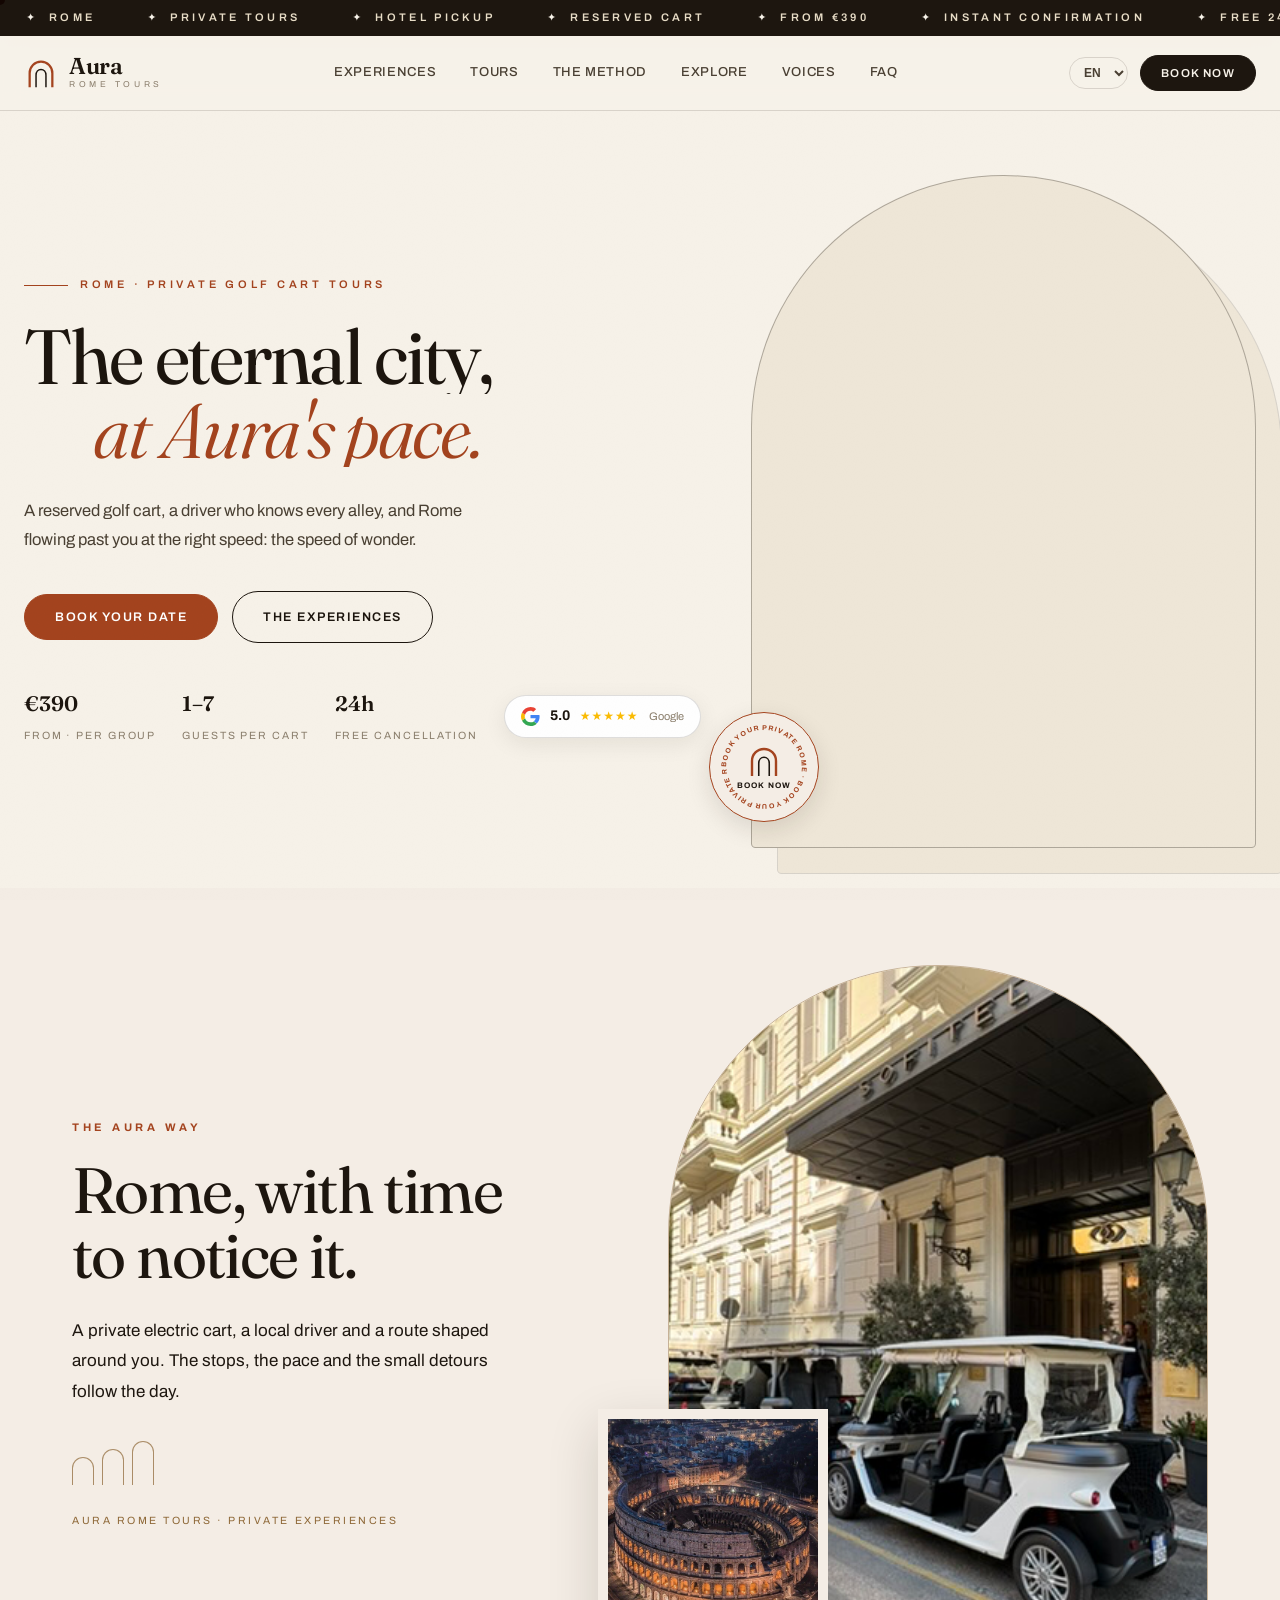
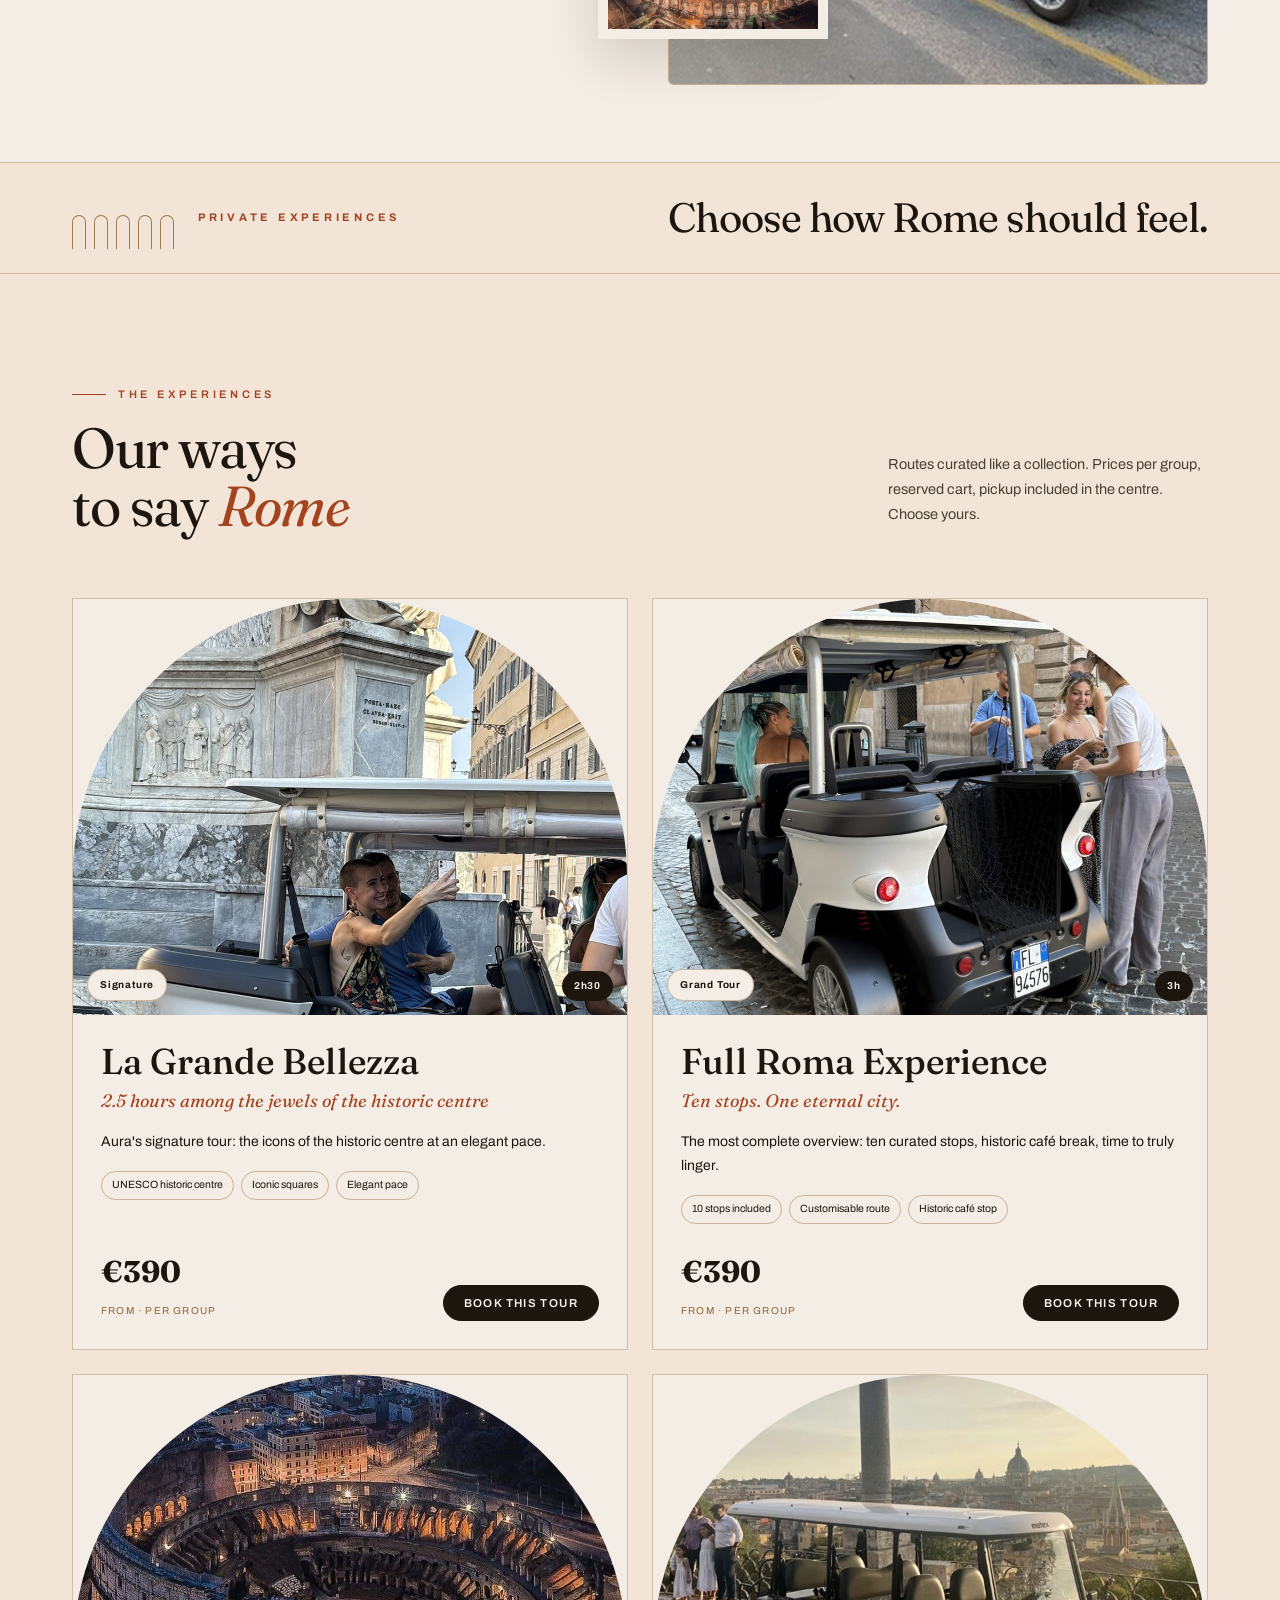
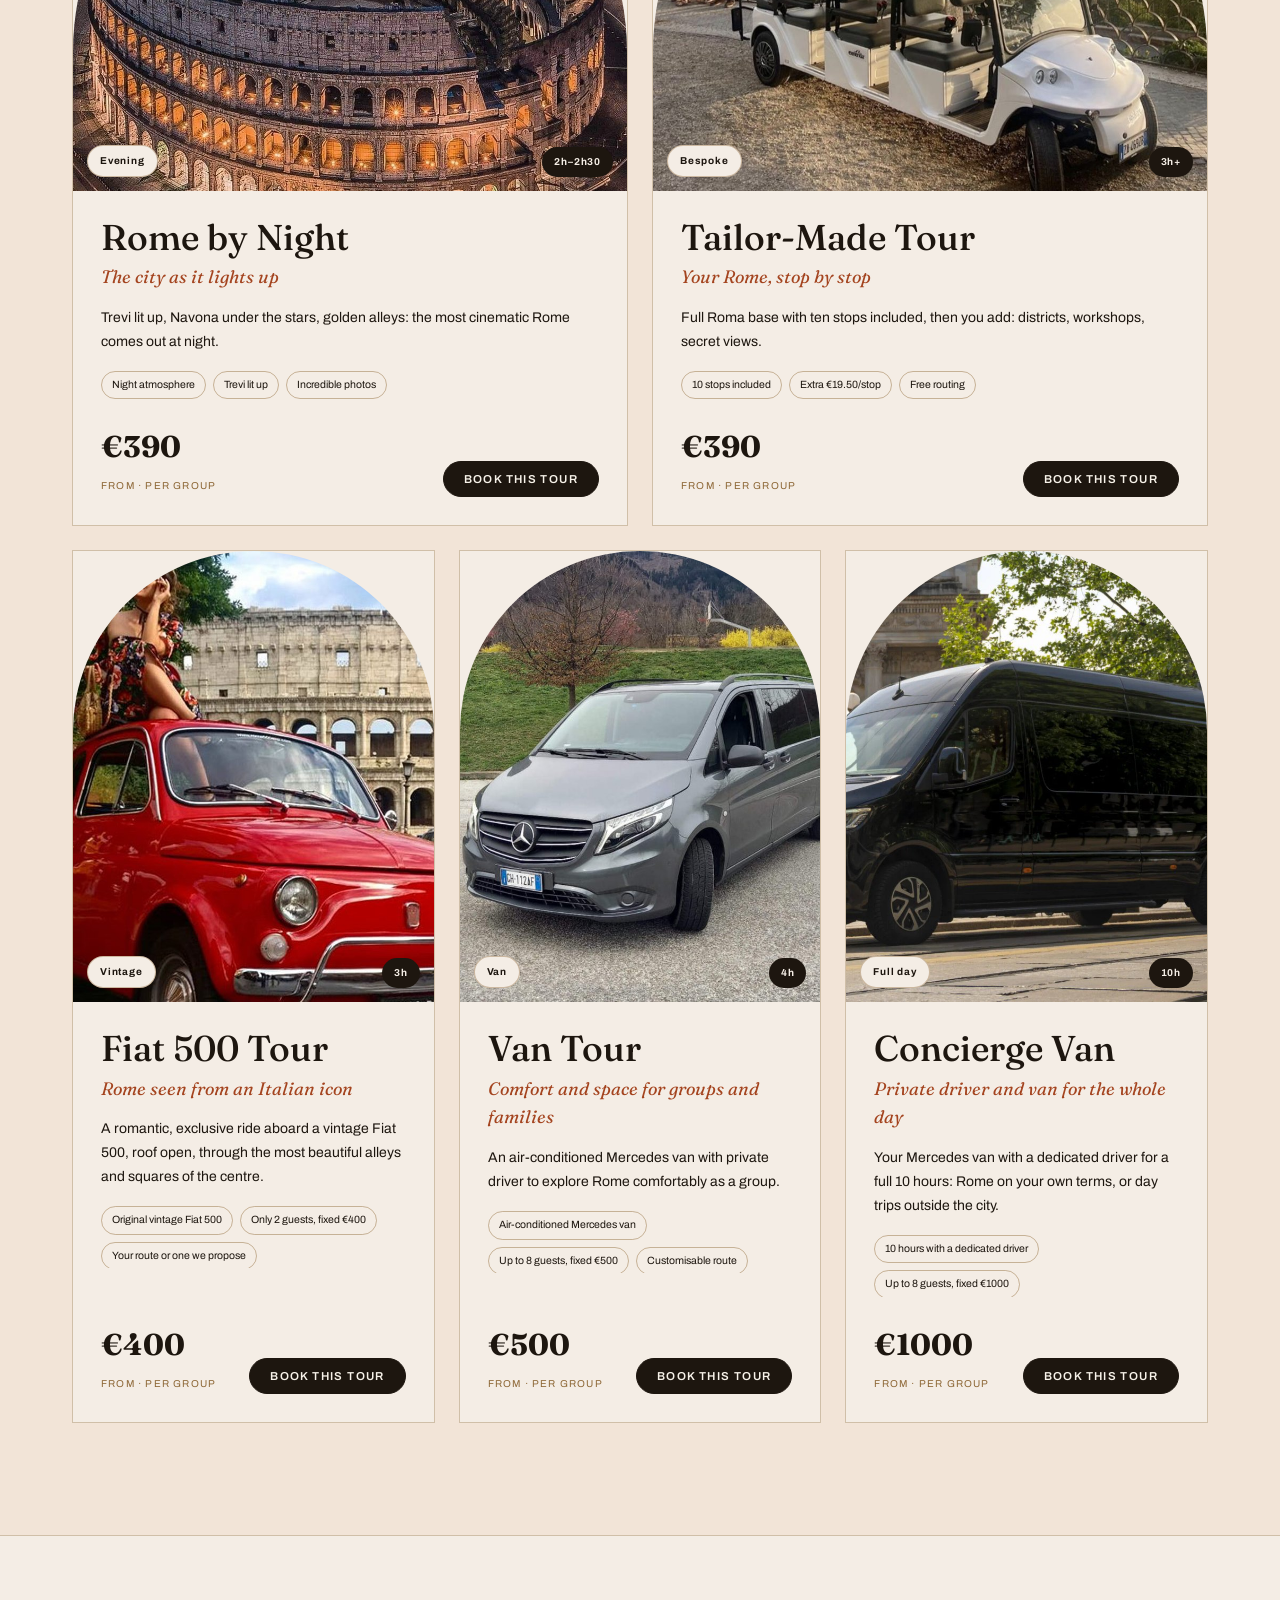
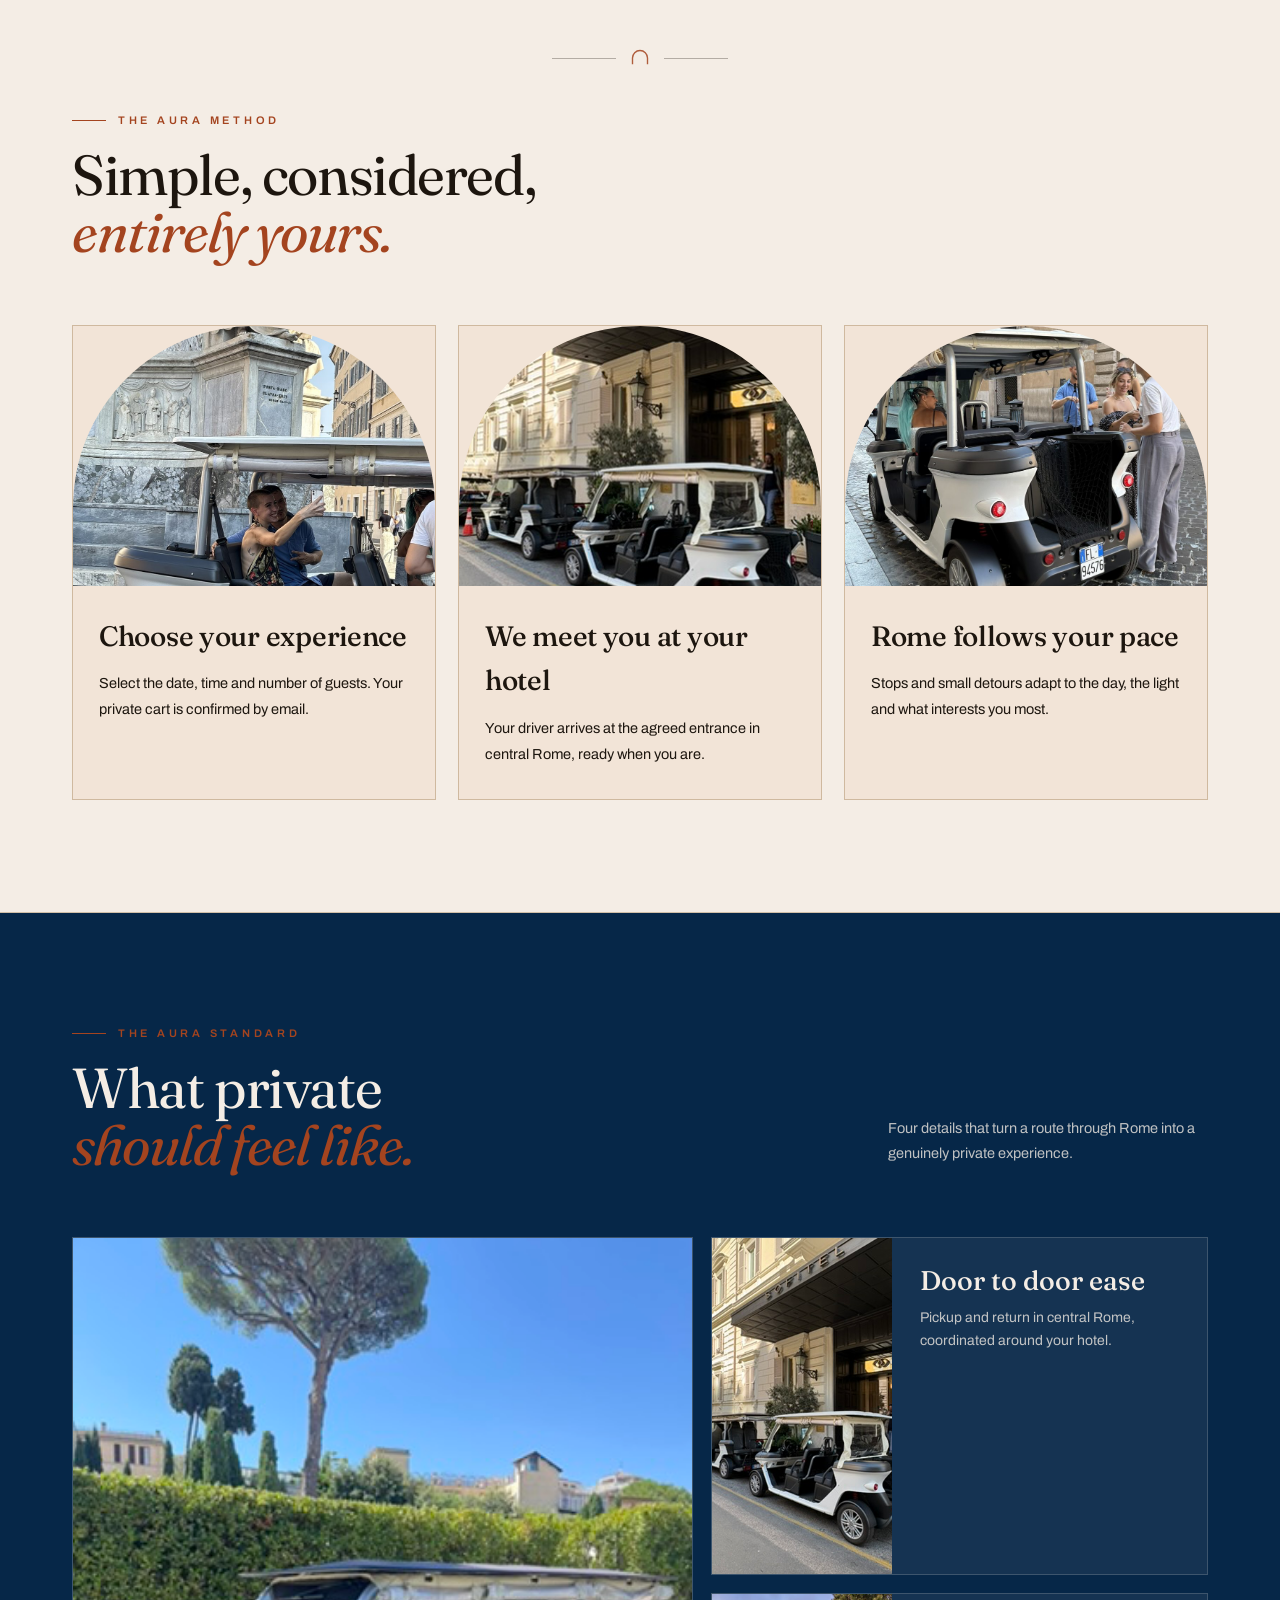
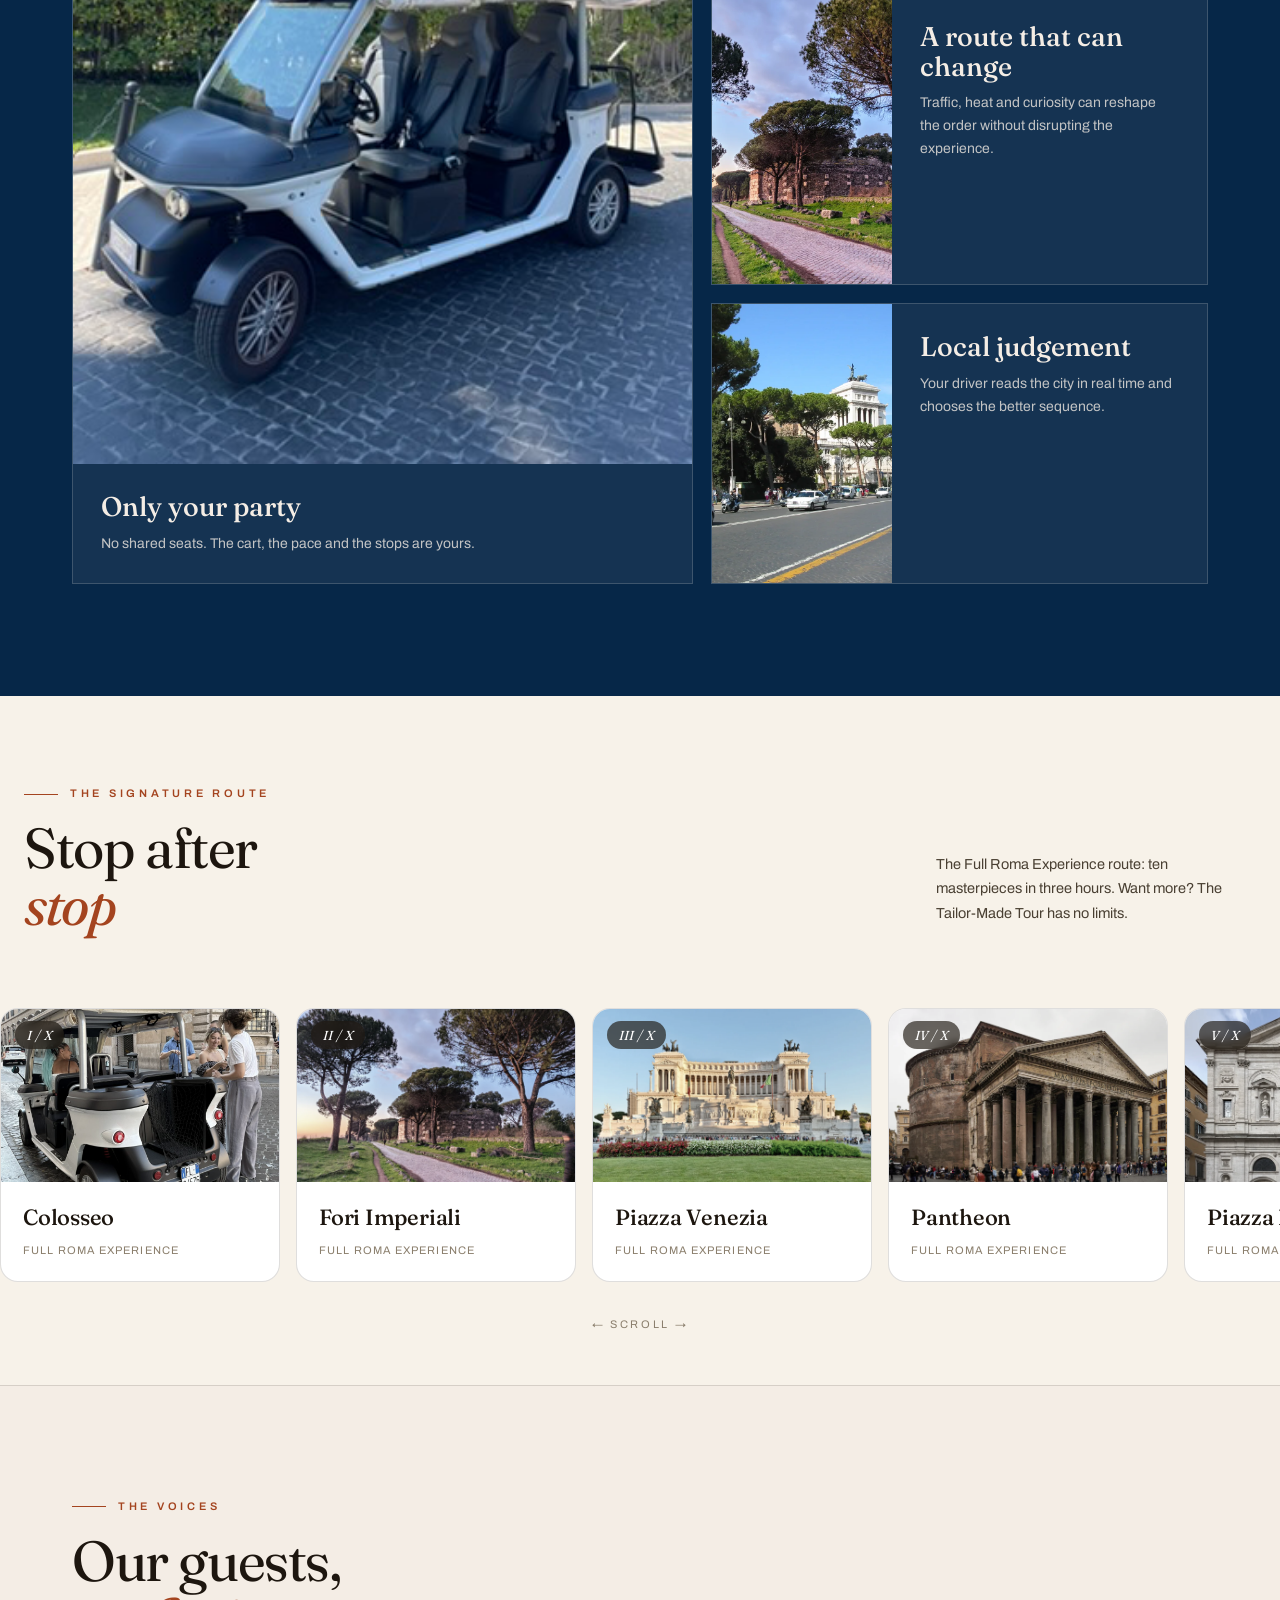
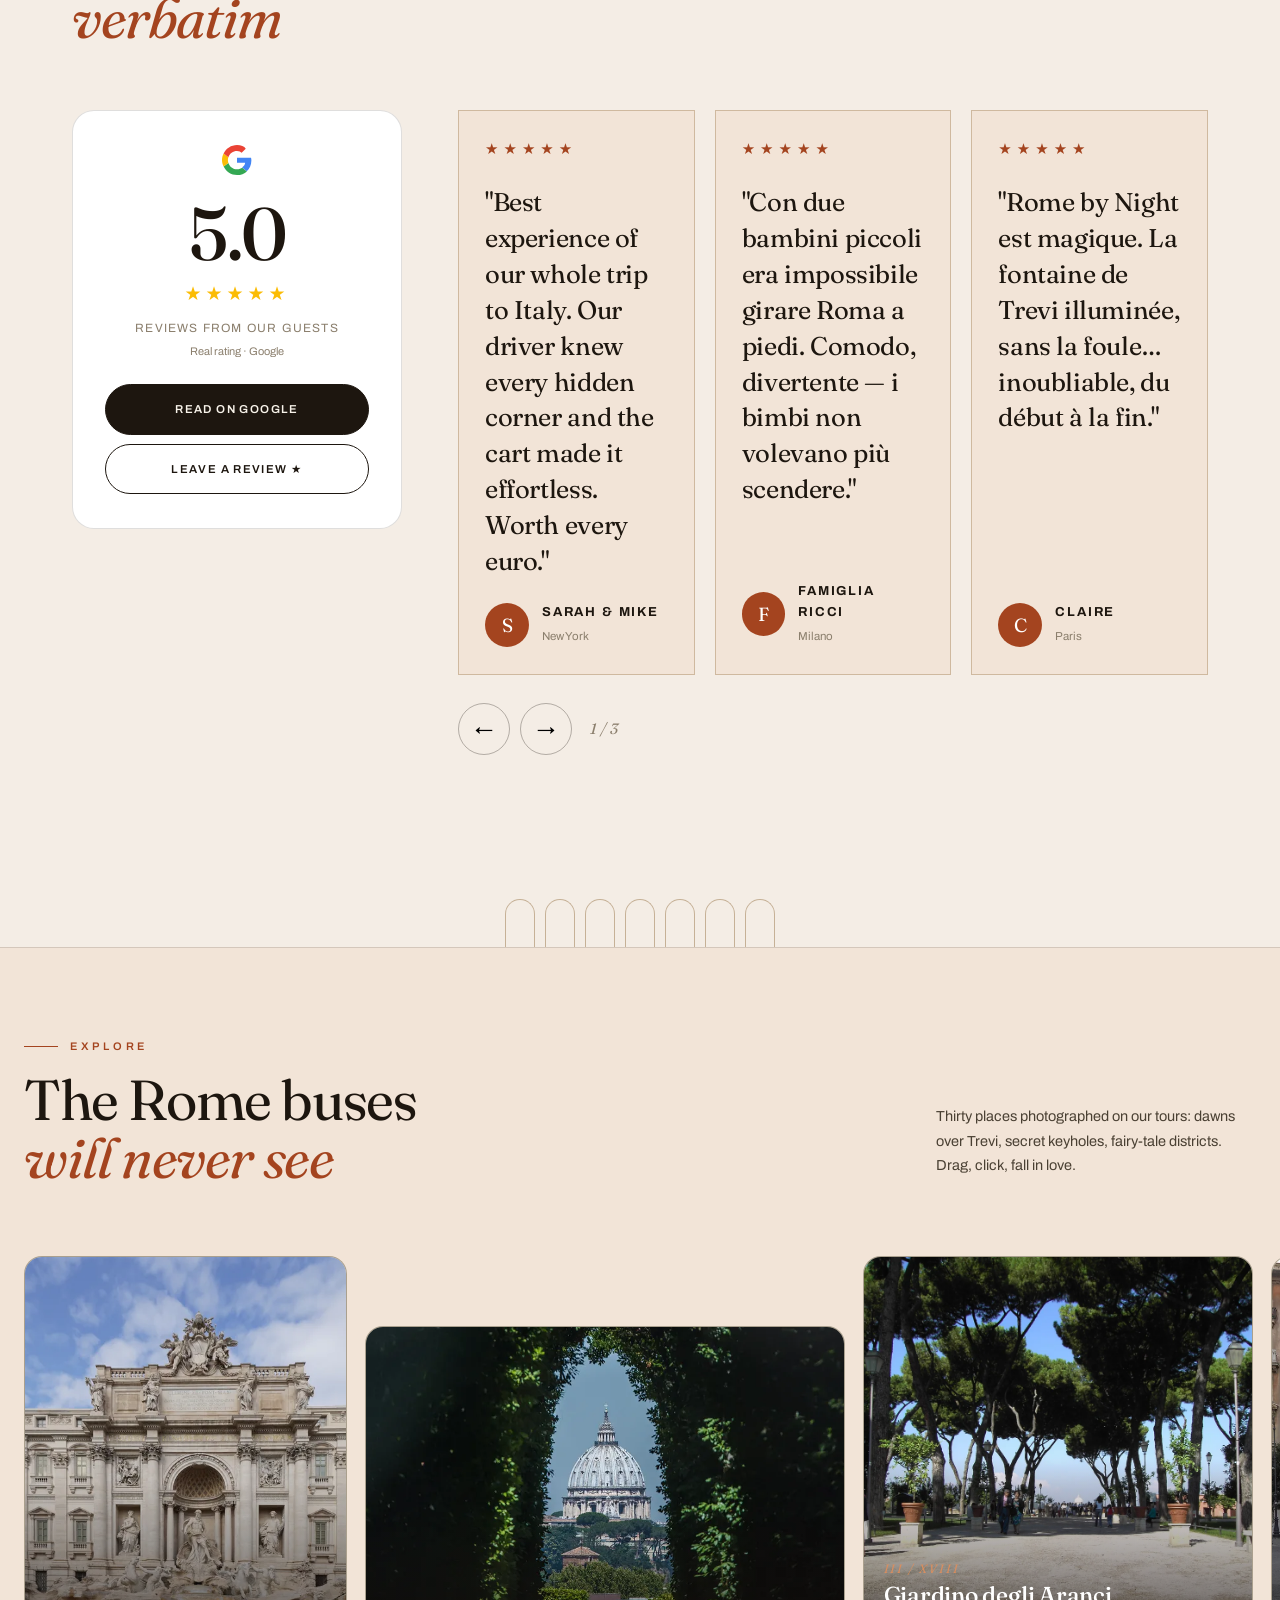
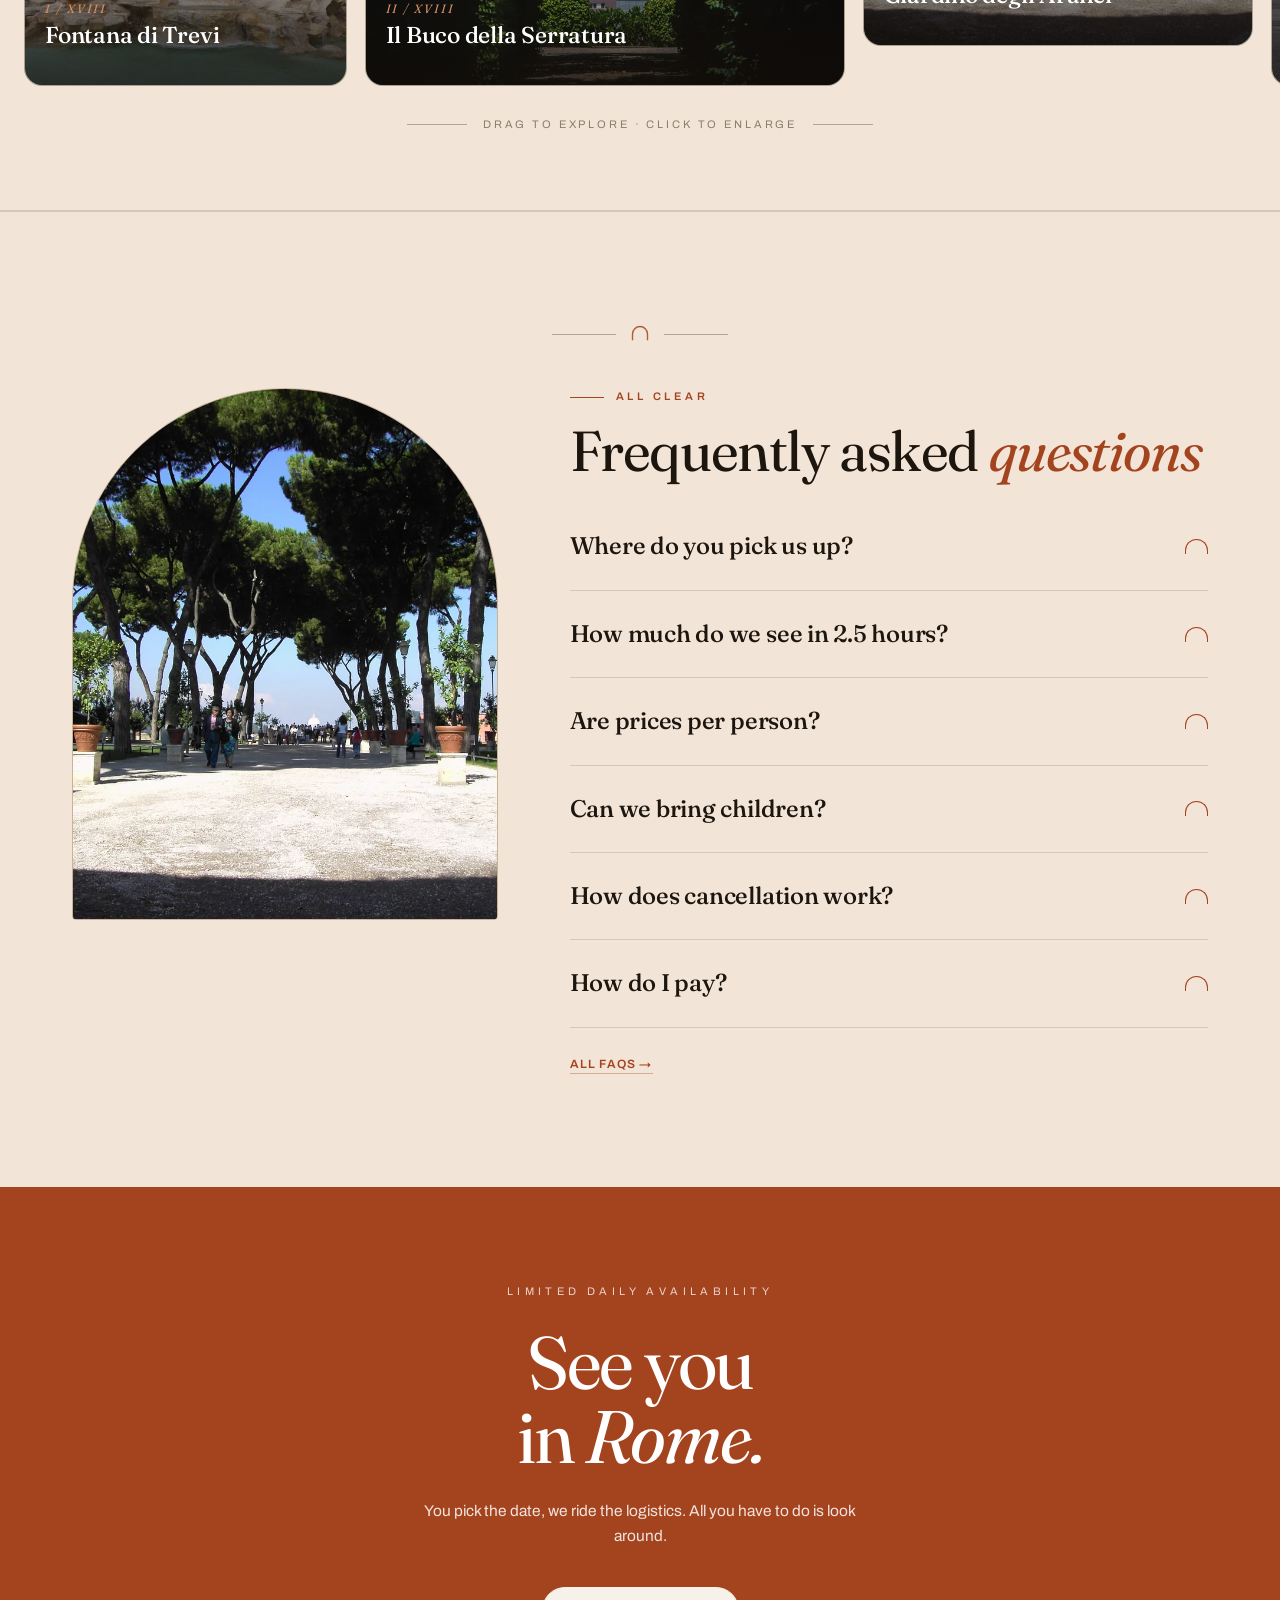
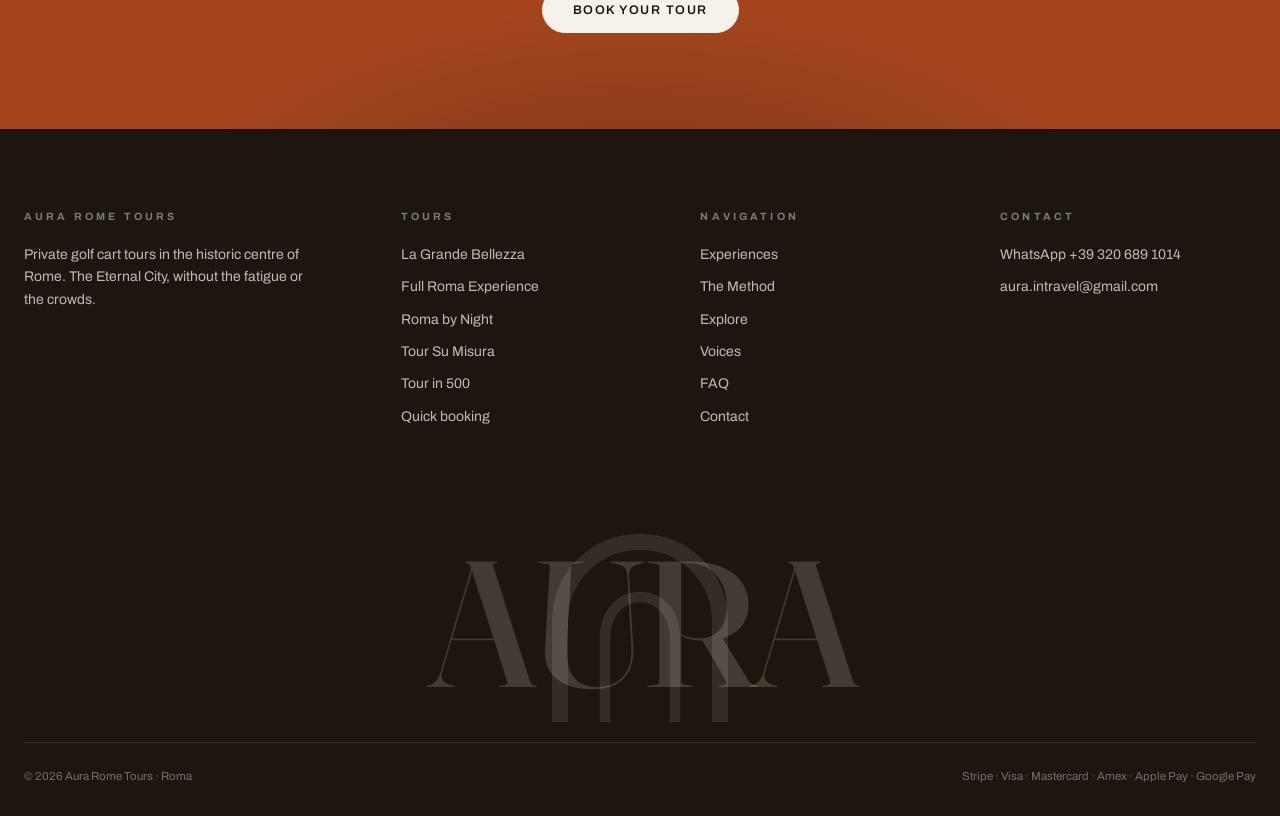
==== index.html @ 62dfc60a "feat: publish Aura Rome Tours design preview" ====
<!DOCTYPE html>
<html lang="en">
<head>
<meta charset="UTF-8">
<meta name="viewport" content="width=device-width, initial-scale=1.0">
<script>
  /* Set the chosen language before first paint. English is the only default. */
  (function () {
    var valid = ['en', 'it', 'fr', 'de', 'es'];
    var query = (new URLSearchParams(location.search).get('lang') || '').slice(0, 2);
    var saved = null;
    try { saved = localStorage.getItem('aura_lang'); } catch (_) {}
    var initial = valid.includes(query) ? query : (valid.includes(saved) ? saved : 'en');
    if (valid.includes(query)) { try { localStorage.setItem('aura_lang', query); } catch (_) {} }
    document.documentElement.lang = initial;
  })();
</script>
<script>window.AURA_PREVIEW = true;</script>
<!-- ═══ TRACKING AURA — Google Ads + GA4 + Clarity (ripristinato dal sistema precedente) ═══ -->
<!-- Production analytics are disabled in this public preview. -->
<script>
  window.dataLayer = window.dataLayer || [];
  window.gtag = window.gtag || function(){ window.dataLayer.push(arguments); };
  gtag('js', new Date());
  gtag('config', 'AW-18053970309');
  gtag('config', 'G-DGX5MSN0T6');
  window.AURA_ADS_SEND_TO = 'AW-18053970309/L8gQCJiH15scEIXz5qBD';
  /* conversione Google Ads: chiamata al pagamento confermato (valore in EUR, dedup per bookingId) */
  window.auraFireConversion = function(value, txnId){
    try {
      var p = { send_to: window.AURA_ADS_SEND_TO };
      if (value != null) { p.value = Number(value) || 0; p.currency = 'EUR'; }
      if (txnId) p.transaction_id = String(txnId);
      gtag('event', 'conversion', p);
      gtag('event', 'purchase', { transaction_id: txnId || '', value: Number(value) || 0, currency: 'EUR' });
    } catch(_){}
  };
  /* Microsoft Clarity: heatmap e registrazione sessioni */
  (function(c,l,a,r,i,t,y){
    c[a]=c[a]||function(){(c[a].q=c[a].q||[]).push(arguments)};
    if (window.AURA_PREVIEW) return;
    t=l.createElement(r);t.async=1;t.src='https://www.clarity.ms/tag/'+i;
    y=l.getElementsByTagName(r)[0];if(y&&y.parentNode)y.parentNode.insertBefore(t,y);
  })(window, document, 'clarity', 'script', 'wl9y0jbfoy');
</script>
<title>Aura Rome Tours — Private Golf Cart Tours in Rome</title>
<meta name="description" content="Private golf cart tours in Rome's historic centre. Reserved cart for up to 7 guests, hotel pickup and secure online booking. From €390.">
<meta name="robots" content="noindex,nofollow,noarchive">
<link rel="canonical" href="https://www.aurarometours.it/">
<meta property="og:type" content="website">
<meta property="og:title" content="Aura Rome Tours — Private Golf Cart Tours in Rome">
<meta property="og:description" content="Premium private golf cart tours in Rome. Reserved cart, hotel pickup, instant confirmation. From €390.">
<meta property="og:url" content="https://www.aurarometours.it/">
<meta property="og:image" content="https://www.aurarometours.it/media/home-card-grande.jpg">
<meta property="og:image:width" content="1200">
<meta property="og:image:height" content="630">
<meta property="og:image:alt" content="Golf cart tour privato nel centro storico di Roma">
<meta property="og:site_name" content="Aura Rome Tours">
<meta property="og:locale" content="en_GB">
<meta property="og:locale:alternate" content="it_IT">
<meta property="og:locale:alternate" content="fr_FR">
<meta property="og:locale:alternate" content="de_DE">
<meta property="og:locale:alternate" content="es_ES">
<meta name="twitter:card" content="summary_large_image">
<meta name="twitter:title" content="Aura Rome Tours — Private Golf Cart Tours in Rome">
<meta name="twitter:description" content="Private golf cart tours in the historic centre of Rome. Reserved cart up to 7 guests, hotel pickup, instant confirmation. From €390.">
<meta name="twitter:image" content="https://www.aurarometours.it/media/home-card-grande.jpg">
<link rel="alternate" hreflang="it" href="https://www.aurarometours.it/">
<link rel="alternate" hreflang="en" href="https://www.aurarometours.it/?lang=en">
<link rel="alternate" hreflang="fr" href="https://www.aurarometours.it/?lang=fr">
<link rel="alternate" hreflang="de" href="https://www.aurarometours.it/?lang=de">
<link rel="alternate" hreflang="es" href="https://www.aurarometours.it/?lang=es">
<link rel="alternate" hreflang="x-default" href="https://www.aurarometours.it/?lang=en">
<link rel="icon" href="aura-favicon/favicon.svg" type="image/svg+xml">
<link rel="apple-touch-icon" href="aura-favicon/apple-touch-icon.png">
<link rel="preconnect" href="https://fonts.googleapis.com">
<link rel="preconnect" href="https://fonts.gstatic.com" crossorigin>
<link href="https://fonts.googleapis.com/css2?family=Fraunces:ital,opsz,wght@0,9..144,300..700;1,9..144,300..700&family=Archivo:wght@400;500;600;700&display=swap" rel="stylesheet">
<meta name="theme-color" content="#F7F2E9">
<script type="application/ld+json">
{"@context":"https://schema.org","@type":"TouristTrip","name":"Aura Rome Tours — Private Golf Cart Tours",
"description":"Private golf cart tours in the historic centre of Rome. Reserved cart up to 7 guests, hotel pickup, secure online booking.",
"provider":{"@type":"LocalBusiness","name":"Aura Rome Tours","url":"https://www.aurarometours.it","image":"https://www.aurarometours.it/media/home-card-grande.jpg","telephone":"+39 320 689 1014","priceRange":"€390 - €590","address":{"@type":"PostalAddress","addressLocality":"Roma","addressRegion":"RM","addressCountry":"IT"},"geo":{"@type":"GeoCoordinates","latitude":41.9028,"longitude":12.4964},"areaServed":"Roma","aggregateRating":{"@type":"AggregateRating","ratingValue":"5.0","reviewCount":"120"}},
"offers":{"@type":"Offer","price":"390","priceCurrency":"EUR","availability":"https://schema.org/InStock"}}
</script>
<script type="application/ld+json">
{"@context":"https://schema.org","@type":"FAQPage","mainEntity":[
{"@type":"Question","name":"Dove ci venite a prendere?","acceptedAnswer":{"@type":"Answer","text":"Direttamente al vostro hotel o Airbnb nel centro di Roma, oppure in un punto di incontro concordato."}},
{"@type":"Question","name":"I prezzi sono a persona?","acceptedAnswer":{"@type":"Answer","text":"No: i tour hanno un prezzo per gruppo — l'intero cart è vostro, fino a 7 ospiti."}},
{"@type":"Question","name":"Come funziona la cancellazione?","acceptedAnswer":{"@type":"Answer","text":"Cancellazione gratuita fino a 24 ore prima del tour, con rimborso completo."}},
{"@type":"Question","name":"Come si paga?","acceptedAnswer":{"@type":"Answer","text":"Online con carta tramite Stripe: Visa, Mastercard, Amex, Apple Pay e Google Pay. Conferma immediata via email."}}
]}
</script>
<style>
/* ═════════════════ AURA · TRAVERTINO ROMANO ═════════════════
   Palette: travertino, inchiostro espresso, terracotta imperiale.
   Tipografia: Fraunces (display) + Archivo (testo).            */
:root{
  --paper:#F7F2E9; --paper2:#EFE7D8; --paper3:#E7DCC6;
  --ink:#1D160F; --ink2:#4a4033; --ink3:#8b7f6d;
  --terra:#A4441F; --terra2:#8C3717; --gold:#A9853F;
  --line:rgba(29,22,15,.14); --line2:rgba(29,22,15,.3);
  --serif:'Fraunces',Georgia,serif; --sans:'Archivo',system-ui,sans-serif;
  --max:1280px; --ease:cubic-bezier(.22,1,.36,1);
}
*{margin:0;padding:0;box-sizing:border-box}
html{scroll-behavior:smooth}
body{background:var(--paper);color:var(--ink);font-family:var(--sans);font-size:16px;line-height:1.6;overflow-x:hidden;-webkit-font-smoothing:antialiased}
::selection{background:var(--terra);color:var(--paper)}
img,video{max-width:100%;display:block}
a{color:inherit;text-decoration:none}
button{font-family:inherit;cursor:pointer}
.wrap{max-width:var(--max);margin:0 auto;padding:0 24px}
.serif{font-family:var(--serif)}

/* texture carta */
body::before{content:'';position:fixed;inset:0;pointer-events:none;z-index:1;opacity:.35;
  background-image:url("data:image/svg+xml,%3Csvg xmlns='http://www.w3.org/2000/svg' width='120' height='120'%3E%3Cfilter id='n'%3E%3CfeTurbulence type='fractalNoise' baseFrequency='.9' numOctaves='2'/%3E%3CfeColorMatrix values='0 0 0 0 0 0 0 0 0 0 0 0 0 0 0 0 0 0 .03 0'/%3E%3C/filter%3E%3Crect width='100%25' height='100%25' filter='url(%23n)'/%3E%3C/svg%3E")}

/* ── ornamento di sezione (sostituisce il vecchio colonnato) ── */
.orn{display:flex;align-items:center;justify-content:center;gap:14px;margin:0 auto clamp(30px,4vw,44px)}
.orn::before,.orn::after{content:'';width:64px;height:1px;background:var(--line2)}
.orn svg{width:20px;height:20px;flex:none;opacity:.85}

/* ── preloader ── */
#loader{position:fixed;inset:0;z-index:200;background:var(--paper);display:flex;flex-direction:column;align-items:center;justify-content:center;gap:18px;transition:opacity .6s var(--ease),visibility .6s}
#loader.off{opacity:0;visibility:hidden}
#loader svg{width:74px;height:74px}
#loader svg path{stroke-dasharray:200;stroke-dashoffset:200;animation:draw 1.4s var(--ease) forwards}
#loader svg path:nth-child(2){animation-delay:.25s}
@keyframes draw{to{stroke-dashoffset:0}}
#loader .w{font-family:var(--serif);font-size:15px;letter-spacing:.55em;text-transform:uppercase;color:var(--ink2);padding-left:.55em;opacity:0;animation:fadein .8s .5s forwards}
#loader .pct{font-family:var(--serif);font-style:italic;font-size:13px;color:var(--terra);opacity:0;animation:fadein .6s .3s forwards;min-height:18px}
@keyframes fadein{to{opacity:1}}

/* ── scroll progress ── */
#prog{position:fixed;top:0;left:0;height:2.5px;background:var(--terra);z-index:130;width:0;transition:width .1s linear}

/* ── logo ── */
.logo-mark{width:34px;height:34px;flex:none}
nav .brand{flex-direction:row;align-items:center;gap:11px}
.brand .bt{display:flex;flex-direction:column;line-height:1;white-space:nowrap}
nav .brand .b1{font-size:23px;line-height:1}
nav .brand .b2{margin-top:3px;letter-spacing:.42em}

/* ── hero: reveal a righe mascherate ── */
.mask-line{display:block;overflow:hidden}
.mask-line>span{display:block;transform:translateY(110%);transition:transform 1.1s var(--ease)}
body.ready .mask-line>span{transform:none}
body.ready .mask-line:nth-child(2)>span{transition-delay:.12s}

/* nav auto-hide */
nav{transition:transform .4s var(--ease)}
nav.hide{transform:translateY(-100%)}

/* parallax immagini tour */
.trow .visual img{will-change:transform}

/* cursore custom (solo desktop con mouse) */
#cur{position:fixed;z-index:1000;pointer-events:none;width:10px;height:10px;border-radius:50%;background:var(--terra);transform:translate(-50%,-50%);transition:width .25s,height .25s,background .25s;mix-blend-mode:multiply;display:none}
#cur.big{width:64px;height:64px;background:rgba(164,68,31,.16)}
@media(hover:hover) and (pointer:fine){#cur{display:block}}

/* reveals */
.rv{opacity:0;transform:translateY(34px);transition:opacity 1s var(--ease),transform 1s var(--ease)}
.rv.in{opacity:1;transform:none}
.rv-d1{transition-delay:.1s}.rv-d2{transition-delay:.2s}.rv-d3{transition-delay:.3s}
.clip{clip-path:inset(0 0 100% 0);transition:clip-path 1.2s var(--ease)}
.clip.in{clip-path:inset(0 0 0% 0)}
@media(prefers-reduced-motion:reduce){.rv,.clip{opacity:1;transform:none;clip-path:none;transition:none}html{scroll-behavior:auto}}

/* ── ticker ── */
.ticker{background:var(--ink);color:var(--paper);overflow:hidden;white-space:nowrap;font-size:11px;letter-spacing:.3em;text-transform:uppercase;padding:9px 0;position:relative;z-index:5}
.ticker-track{display:inline-flex;gap:0;animation:tick 30s linear infinite}
.ticker span{padding:0 26px}
.ticker b{color:var(--paper3);font-weight:600}
@keyframes tick{to{transform:translateX(-50%)}}

/* ── annuncio CMS ── */
#annbar{display:none;background:var(--terra);color:#fff;text-align:center;font-size:12.5px;letter-spacing:.05em;padding:9px 16px;position:relative;z-index:5}

/* ── nav ── */
nav{position:sticky;top:0;z-index:80;background:rgba(247,242,233,.9);backdrop-filter:blur(12px);border-bottom:1px solid var(--line)}
.nav-in{display:flex;align-items:center;justify-content:space-between;height:74px;gap:18px}
.brand{display:flex;flex-direction:column;line-height:1}
.brand .b1{font-family:var(--serif);font-weight:600;font-size:26px;letter-spacing:-.02em}
.brand .b2{font-size:8.5px;letter-spacing:.5em;text-transform:uppercase;color:var(--ink3);margin-top:4px}
.nav-links{display:flex;gap:34px}
.nav-links a{font-size:13px;font-weight:500;letter-spacing:.05em;text-transform:uppercase;color:var(--ink2);position:relative;transition:color .2s}
.nav-links a:hover{color:var(--terra)}
.nav-right{display:flex;gap:12px;align-items:center}
.lang{background:transparent;border:1px solid var(--line);color:var(--ink2);border-radius:999px;padding:7px 10px;font-size:12px;font-weight:600;outline:none;cursor:pointer}
.btn{display:inline-flex;align-items:center;justify-content:center;gap:10px;border-radius:999px;font-weight:600;font-size:12.5px;letter-spacing:.12em;text-transform:uppercase;padding:15px 30px;border:1px solid var(--ink);transition:all .3s var(--ease);position:relative;overflow:hidden}
.btn.fill::before,.btn.terra::before{content:'';position:absolute;top:0;left:-90%;width:55%;height:100%;background:linear-gradient(105deg,transparent,rgba(255,255,255,.4),transparent);transform:skewX(-20deg);transition:left .1s;pointer-events:none}
.btn.fill:hover::before,.btn.terra:hover::before{left:140%;transition:left .65s var(--ease)}
.btn.fill{background:var(--ink);color:var(--paper)}
.btn.fill:hover{background:var(--terra);border-color:var(--terra);transform:translateY(-2px);box-shadow:0 16px 34px rgba(164,68,31,.28)}
.btn.hollow{background:transparent;color:var(--ink)}
.btn.hollow:hover{background:var(--ink);color:var(--paper)}
.btn.terra{background:var(--terra);border-color:var(--terra);color:#fff}
.btn.terra:hover{background:var(--terra2);transform:translateY(-2px)}
.btn.paper{background:var(--paper);border-color:var(--paper);color:var(--ink)}
.btn.paper:hover{background:var(--paper3)}
.btn.sm{padding:11px 20px;font-size:11.5px}
#hamb{display:none;background:none;border:1px solid var(--line);border-radius:999px;width:42px;height:42px;font-size:17px;color:var(--ink)}
@media(max-width:960px){.nav-links{display:none}#hamb{display:block}}
#mobmenu{position:fixed;inset:0;background:var(--paper);z-index:120;display:none;flex-direction:column;align-items:flex-start;justify-content:center;padding:0 34px;gap:8px}
#mobmenu.open{display:flex}
#mobmenu a{font-family:var(--serif);font-size:44px;font-weight:500;letter-spacing:-.02em;border-bottom:1px solid var(--line);width:100%;padding:14px 0}
#mobmenu .x{position:absolute;top:20px;right:22px;background:var(--ink);color:var(--paper);border:none;border-radius:50%;width:46px;height:46px;font-size:19px}

/* ── hero ── */
.hero{position:relative;padding:64px 0 40px;overflow:hidden}
.hero-grid{display:grid;grid-template-columns:1.15fr .85fr;gap:44px;align-items:center}
@media(max-width:960px){.hero-grid{grid-template-columns:1fr;gap:30px}}
.hero-kicker{display:flex;align-items:center;gap:12px;font-size:11px;letter-spacing:.34em;text-transform:uppercase;color:var(--terra);font-weight:600;margin-bottom:26px}
.hero-kicker::before{content:'';width:44px;height:1px;background:var(--terra)}
.hero h1{font-family:var(--serif);font-weight:400;font-size:clamp(40px,6vw,104px);line-height:.96;letter-spacing:-.03em}
.hero h1 .l2{display:block;padding-left:.9em}
.hero h1 em{font-style:italic;color:var(--terra);font-weight:340}
.hero-sub{max-width:440px;color:var(--ink2);font-size:16.5px;line-height:1.75;margin-top:30px}
.hero-ctas{display:flex;gap:14px;margin-top:36px;flex-wrap:wrap;align-items:center}
.hero-meta{display:flex;gap:26px;margin-top:44px;flex-wrap:wrap}
.hero-meta div b{font-family:var(--serif);font-size:21px;font-weight:600;display:block}
.hero-meta div span{font-size:10.5px;letter-spacing:.18em;text-transform:uppercase;color:var(--ink3)}
.hero-visual{position:relative}
.arch{position:relative;border-radius:999px 999px 18px 18px;overflow:hidden;aspect-ratio:3/4;border:1px solid var(--line2);background:var(--paper2)}
.arch video,.arch img{width:100%;height:100%;object-fit:cover}
.hero-visual .arch video{transform:scale(1.22);transition:transform 3s var(--ease)}
body.ready .hero-visual .arch video{transform:scale(1.02)}
.hero-visual .arch{box-shadow:26px 26px 0 -1px var(--paper2),26px 26px 0 0 var(--line)}
.stamp{position:absolute;left:-46px;bottom:26px;width:132px;height:132px;animation:rot 16s linear infinite;filter:drop-shadow(0 8px 18px rgba(29,22,15,.18));cursor:pointer;z-index:3}
@keyframes rot{to{transform:rotate(360deg)}}
@media(max-width:960px){.stamp{left:auto;right:-8px;bottom:-18px;width:110px;height:110px}.hero-visual .arch{box-shadow:14px 14px 0 -1px var(--paper2),14px 14px 0 0 var(--line)}}

/* ── manifesto ── */
.manifesto{padding:clamp(52px,6.5vw,92px) 0 clamp(44px,5.5vw,78px);border-top:1px solid var(--line)}
.manifesto p{font-family:var(--serif);font-weight:400;font-size:clamp(27px,4vw,46px);line-height:1.28;letter-spacing:-.015em;max-width:1080px}
.manifesto p em{font-style:italic;color:var(--terra)}
.manifesto .inicon{display:inline-flex;align-items:center;justify-content:center;width:1.7em;height:1.15em;border-radius:999px;vertical-align:-14%;margin:0 .14em;border:1px solid var(--line2);background:var(--paper2);color:var(--terra)}
.manifesto .inicon svg{width:58%;height:58%}
.manifesto .sig{margin-top:34px;font-size:11px;letter-spacing:.3em;text-transform:uppercase;color:var(--ink3)}

/* ── section head ── */
.shead{display:flex;align-items:flex-end;justify-content:space-between;gap:24px;margin-bottom:64px;flex-wrap:wrap}
.shead .k{font-size:11px;letter-spacing:.34em;text-transform:uppercase;color:var(--terra);font-weight:600;margin-bottom:16px;display:flex;align-items:center;gap:12px}
.shead .k::before{content:'';width:34px;height:1px;background:var(--terra)}
.shead h2{font-family:var(--serif);font-weight:400;font-size:clamp(30px,4.4vw,66px);line-height:1.02;letter-spacing:-.025em}
.shead h2 em{font-style:italic;color:var(--terra)}
.shead .side{max-width:320px;color:var(--ink2);font-size:14.5px;line-height:1.7;padding-bottom:8px}

/* ── tours editoriale ── */
#tours{padding:clamp(52px,7vw,92px) 0}
.trow{display:grid;grid-template-columns:90px 1fr 1.05fr;gap:40px;align-items:center;padding:54px 0;border-top:1px solid var(--line);position:relative}
.trow:last-child{border-bottom:1px solid var(--line)}
.trow .num{font-family:var(--serif);font-style:italic;font-weight:300;font-size:56px;color:var(--paper3);-webkit-text-stroke:1px var(--ink3);line-height:1}
.trow .info h3{font-family:var(--serif);font-weight:500;font-size:clamp(30px,3.4vw,44px);letter-spacing:-.02em;line-height:1.05}
.trow .info .tg{font-family:var(--serif);font-style:italic;font-size:19px;color:var(--terra);margin-top:8px}
.trow .info .ds{color:var(--ink2);font-size:14.5px;line-height:1.75;margin-top:16px;max-width:460px}
.trow .chips{display:flex;flex-wrap:wrap;gap:8px;margin-top:20px}
.trow .chips span{font-size:11px;letter-spacing:.06em;border:1px solid var(--line2);border-radius:999px;padding:5px 13px;color:var(--ink2)}
.trow .meta{display:flex;align-items:center;gap:22px;margin-top:28px;flex-wrap:wrap}
.tlink{font-size:12px;letter-spacing:.1em;text-transform:uppercase;font-weight:600;color:var(--terra);border-bottom:1px solid rgba(164,68,31,.35);padding-bottom:2px;transition:.2s}
.tlink:hover{border-bottom-color:var(--terra)}
.trow .price b{font-family:var(--serif);font-size:32px;font-weight:600}
.trow .price span{font-size:11px;letter-spacing:.14em;text-transform:uppercase;color:var(--ink3);display:block}
.trow .visual{position:relative}
.trow .visual .arch{aspect-ratio:4/3.4;border-radius:999px 999px 20px 20px}
/* .par = strato parallasse (JS trasla), l'img dentro fa zoom+colore all'hover: mai in conflitto */
.trow .visual .par{position:absolute;inset:0;will-change:transform}
.trow .visual img{width:100%;height:100%;object-fit:cover;transform:scale(1.02);transition:transform 1s var(--ease)}
.trow:hover .visual img{transform:scale(1.08)}
.trow .visual .hvid{position:absolute;inset:0;width:100%;height:100%;object-fit:cover;opacity:0;transition:opacity .4s var(--ease);pointer-events:none}
.trow:hover .visual .hvid{opacity:1}
.trow .badge{position:absolute;bottom:16px;left:16px;background:var(--paper);border:1px solid var(--line2);border-radius:999px;font-size:10px;font-weight:700;letter-spacing:.2em;text-transform:uppercase;padding:8px 15px;z-index:2}
.trow .dur{position:absolute;bottom:16px;right:16px;background:var(--ink);color:var(--paper);border-radius:999px;font-size:11.5px;font-weight:600;letter-spacing:.08em;padding:8px 15px;z-index:2}
@media(min-width:901px){
  /* zigzag: righe pari con la card a sinistra e il testo a destra */
  .trow:nth-child(even) .info{order:3}
  .trow:nth-child(even) .visual{order:2}
}
@media(max-width:900px){
  .trow{grid-template-columns:1fr;gap:22px;padding:44px 0}
  .trow .num{font-size:40px;position:absolute;top:44px;right:0}
  .trow .visual{order:-1}
}

/* ── steps ── */
.steps{background:var(--paper2);border-block:1px solid var(--line);padding:clamp(48px,6.5vw,88px) 0}
.steps-grid{display:grid;grid-template-columns:repeat(3,1fr);gap:0}
.step{padding:36px 34px;border-left:1px solid var(--line)}
.step:first-child{border-left:none}
.step .rn{font-family:var(--serif);font-style:italic;font-size:15px;color:var(--terra);letter-spacing:.2em;margin-bottom:22px}
.step h3{font-family:var(--serif);font-weight:500;font-size:27px;letter-spacing:-.01em;margin-bottom:13px}
.step p{color:var(--ink2);font-size:14.5px;line-height:1.75}
@media(max-width:860px){.steps-grid{grid-template-columns:1fr}.step{border-left:none;border-top:1px solid var(--line);padding:30px 4px}.step:first-child{border-top:none}}

/* ── banda scura stats ── */
.dark{background:var(--ink);color:var(--paper);padding:clamp(50px,7vw,92px) 0;position:relative;overflow:hidden}
.dark .shead .k,.dark .shead h2 em{color:#D98E5F}
.dark .shead .k::before{background:#D98E5F}
.dark .shead .side{color:rgba(247,242,233,.6)}
.stats{display:grid;grid-template-columns:repeat(4,1fr);gap:14px;margin-top:20px}
.stat{border:1px solid rgba(247,242,233,.16);border-radius:18px;padding:34px 28px;transition:.3s}
.stat:hover{border-color:#D98E5F;transform:translateY(-4px)}
.stat b{font-family:var(--serif);font-weight:400;font-size:clamp(40px,4.6vw,64px);line-height:1;display:block;letter-spacing:-.02em}
.stat span{font-size:11px;letter-spacing:.2em;text-transform:uppercase;color:rgba(247,242,233,.55);display:block;margin-top:12px}
@media(max-width:860px){.stats{grid-template-columns:1fr 1fr}}
.dark-marq{margin-top:90px;overflow:hidden;white-space:nowrap;border-top:1px solid rgba(247,242,233,.14);padding-top:34px}
.dark-marq .in{display:inline-flex;animation:tick 26s linear infinite;font-family:var(--serif);font-style:italic;font-weight:300;font-size:clamp(30px,4.4vw,54px);color:rgba(247,242,233,.35)}
.dark-marq span{padding:0 34px}
.dark-marq b{color:#D98E5F;font-weight:400}

/* ── itinerario orizzontale ── */
.iti{padding:clamp(50px,7vw,92px) 0 clamp(34px,4vw,52px)}
.iti-track{display:flex;gap:16px;overflow-x:auto;padding:10px 24px 34px;scroll-snap-type:x proximity;scrollbar-width:none}
.iti-track::-webkit-scrollbar{display:none}
.iti-card{flex:0 0 min(280px,74vw);scroll-snap-align:start;background:#fff;border:1px solid var(--line);border-radius:18px;overflow:hidden;position:relative;transition:transform .35s var(--ease),border-color .3s,box-shadow .35s var(--ease)}
.iti-card:hover{border-color:var(--terra);transform:translateY(-6px);box-shadow:0 22px 50px rgba(29,22,15,.14)}
.iti-card .im{aspect-ratio:16/10;overflow:hidden;position:relative}
.iti-card .im img{width:100%;height:100%;object-fit:cover;filter:saturate(.7);transition:transform .9s var(--ease),filter .5s}
.iti-card:hover .im img{transform:scale(1.08);filter:none}
.iti-card .n{position:absolute;top:12px;left:14px;z-index:2;font-family:var(--serif);font-style:italic;font-size:13px;color:#fff;background:rgba(29,22,15,.65);backdrop-filter:blur(4px);border-radius:999px;padding:4px 12px}
.iti-card .bd{padding:18px 22px 22px}
.iti-card h4{font-family:var(--serif);font-weight:500;font-size:22px;letter-spacing:-.01em}
.iti-card p{font-size:11px;letter-spacing:.1em;text-transform:uppercase;color:var(--ink3);margin-top:6px}
.iti-hint{text-align:center;font-size:11px;letter-spacing:.24em;text-transform:uppercase;color:var(--ink3)}

/* ── Google badge ── */
.gbadge{display:inline-flex;align-items:center;gap:10px;background:#fff;border:1px solid var(--line);border-radius:999px;padding:9px 16px;box-shadow:0 6px 22px rgba(29,22,15,.08);transition:.25s;cursor:pointer}
.gbadge:hover{transform:translateY(-2px);box-shadow:0 12px 30px rgba(29,22,15,.14)}
.gbadge .gl{width:19px;height:19px;flex:none}
.gbadge b{font-size:14px}
.gbadge .st{color:#FBBC04;letter-spacing:1px;font-size:12px}
.gbadge small{font-size:11px;color:var(--ink3)}

/* ── reviews ── */
.revs{padding:clamp(50px,7vw,92px) 0;border-top:1px solid var(--line)}
.rev-grid2{display:grid;grid-template-columns:330px 1fr;gap:56px;align-items:start}
@media(max-width:960px){.rev-grid2{grid-template-columns:1fr;gap:34px}}
.rev-sum{background:#fff;border:1px solid var(--line);border-radius:22px;padding:34px 32px;text-align:center;position:sticky;top:110px}
.rev-sum .gl{width:30px;height:30px;margin:0 auto 14px}
.rev-sum .big{font-family:var(--serif);font-weight:500;font-size:74px;line-height:1;letter-spacing:-.03em}
.rev-sum .st{color:#FBBC04;font-size:19px;letter-spacing:4px;margin-top:8px}
.rev-sum .cnt{font-size:12px;letter-spacing:.1em;text-transform:uppercase;color:var(--ink3);margin-top:10px}
.rev-sum .gsub{font-size:11px;color:var(--ink3);margin-top:4px}
.rev-sum .btns{display:flex;flex-direction:column;gap:9px;margin-top:24px}
.rev-sum .btns a{font-size:11.5px}
.rev-who-row{display:flex;align-items:center;gap:13px;margin-top:26px}
.rev-who-row img{width:44px;height:44px;border-radius:50%;border:1px solid var(--line2);object-fit:cover}
.rev-who-row .ini{width:44px;height:44px;border-radius:50%;background:var(--terra);color:#fff;display:flex;align-items:center;justify-content:center;font-family:var(--serif);font-size:19px}
.rev-who-row .wt b{display:block;font-size:13px;letter-spacing:.14em;text-transform:uppercase}
.rev-who-row .wt span{font-size:11.5px;color:var(--ink3)}
.rev-gmark{display:inline-flex;align-items:center;gap:6px;font-size:10.5px;letter-spacing:.14em;text-transform:uppercase;color:var(--ink3);margin-left:auto}
.rev-gmark svg{width:15px;height:15px}
.rev-stage{position:relative;min-height:300px}
.rev-slide{position:absolute;inset:0;opacity:0;transform:translateY(14px);transition:opacity .7s var(--ease),transform .7s var(--ease);pointer-events:none}
.rev-slide.on{opacity:1;transform:none;pointer-events:auto;position:relative}
.rev-slide .stars{color:var(--terra);letter-spacing:5px;font-size:15px;margin-bottom:24px}
.rev-slide blockquote{font-family:var(--serif);font-weight:400;font-size:clamp(24px,3.4vw,40px);line-height:1.3;letter-spacing:-.015em;max-width:940px}
.rev-slide .who{margin-top:28px;font-size:12px;letter-spacing:.22em;text-transform:uppercase;color:var(--ink3)}
.rev-slide .who b{color:var(--ink);font-weight:600}
.rev-nav{display:flex;gap:10px;margin-top:44px;align-items:center}
.rev-nav button{width:52px;height:52px;border-radius:50%;border:1px solid var(--line2);background:transparent;font-size:18px;transition:.2s}
.rev-nav button:hover{background:var(--ink);color:var(--paper);border-color:var(--ink)}
.rev-nav .cnt{font-family:var(--serif);font-style:italic;font-size:15px;color:var(--ink3);margin-left:8px}

/* ── ESPLORA — la Roma segreta ── */
.esplora{padding:clamp(50px,7vw,92px) 0 clamp(46px,6vw,80px);background:var(--paper2);border-block:1px solid var(--line);overflow:hidden}
.esp-track{display:flex;gap:18px;overflow-x:auto;padding:6px 24px 30px;cursor:grab;scrollbar-width:none;user-select:none;-webkit-user-select:none}
.esp-track::-webkit-scrollbar{display:none}
.esp-track.drag{cursor:grabbing}
.esp-item{position:relative;flex:0 0 auto;height:min(430px,58vw);border-radius:18px;overflow:hidden;border:1px solid var(--line2);background:var(--paper3)}
.esp-item:nth-child(3n+1){aspect-ratio:3/4}
.esp-item:nth-child(3n+2){aspect-ratio:4/3;align-self:flex-end;height:min(360px,48vw)}
.esp-item:nth-child(3n){aspect-ratio:1/1;height:min(390px,52vw)}
.esp-item img{width:100%;height:100%;object-fit:cover;transition:transform 1.1s var(--ease),filter .5s;pointer-events:none}
.esp-item:hover img{transform:scale(1.07)}
.esp-item::after{content:'';position:absolute;inset:0;background:linear-gradient(180deg,transparent 52%,rgba(18,13,9,.86) 100%);opacity:.85;transition:opacity .4s}
.esp-item .cap{position:absolute;left:0;right:0;bottom:0;padding:22px 20px;z-index:2;transform:translateY(8px);transition:transform .5s var(--ease)}
.esp-item:hover .cap{transform:none}
.esp-item .cap .rn{font-family:var(--serif);font-style:italic;font-size:12px;color:#D98E5F;letter-spacing:.16em;margin-bottom:5px}
.esp-item .cap h4{font-family:var(--serif);font-weight:500;font-size:23px;color:#fff;letter-spacing:-.01em;line-height:1.1}
.esp-item .cap p{font-size:11px;letter-spacing:.14em;text-transform:uppercase;color:rgba(247,242,233,.6);margin-top:5px;opacity:0;transition:opacity .4s .1s}
.esp-item:hover .cap p{opacity:1}
.esp-hint{display:flex;align-items:center;justify-content:center;gap:16px;font-size:11px;letter-spacing:.26em;text-transform:uppercase;color:var(--ink3)}
.esp-hint .ln{width:60px;height:1px;background:var(--line2)}
/* lightbox */
#lb{position:fixed;inset:0;z-index:150;background:rgba(18,13,9,.96);display:none;align-items:center;justify-content:center;flex-direction:column;padding:26px}
#lb.open{display:flex;animation:fade .3s}
@keyframes fade{from{opacity:0}}
#lb img{max-width:min(1040px,94vw);max-height:74vh;border-radius:14px;box-shadow:0 40px 120px rgba(0,0,0,.6)}
#lb .lb-cap{color:var(--paper);text-align:center;margin-top:22px}
#lb .lb-cap h4{font-family:var(--serif);font-weight:500;font-size:30px;letter-spacing:-.02em}
#lb .lb-cap h4 em{font-style:italic;color:#D98E5F}
#lb .lb-cap p{font-size:11.5px;letter-spacing:.2em;text-transform:uppercase;color:rgba(247,242,233,.55);margin-top:7px}
#lb .lb-x{position:absolute;top:20px;right:22px;background:rgba(247,242,233,.08);border:1px solid rgba(247,242,233,.25);color:var(--paper);border-radius:50%;width:48px;height:48px;font-size:18px;transition:.2s}
#lb .lb-x:hover{background:var(--terra);border-color:var(--terra);color:#1D160F}
#lb .lb-nav{position:absolute;top:50%;transform:translateY(-50%);background:rgba(247,242,233,.08);border:1px solid rgba(247,242,233,.25);color:var(--paper);border-radius:50%;width:54px;height:54px;font-size:19px;transition:.2s}
#lb .lb-nav:hover{background:var(--terra);border-color:var(--terra);color:#1D160F}
#lb .lb-prev{left:20px} #lb .lb-next{right:20px}
#lb .lb-cnt{position:absolute;bottom:22px;left:50%;transform:translateX(-50%);font-family:var(--serif);font-style:italic;color:rgba(247,242,233,.45);font-size:14px}
@media(max-width:700px){#lb .lb-nav{width:44px;height:44px;top:auto;bottom:70px;transform:none}}

/* ── faq ── */
.faqs{padding:clamp(48px,6.5vw,88px) 0;background:var(--paper2);border-top:1px solid var(--line)}
.faq-cols{max-width:840px;margin:0 auto}
.faq{border-bottom:1px solid var(--line)}
.faq summary{list-style:none;display:flex;justify-content:space-between;align-items:center;gap:18px;padding:24px 4px;cursor:pointer;font-family:var(--serif);font-size:21px;font-weight:500;letter-spacing:-.01em}
.faq summary::-webkit-details-marker{display:none}
.faq summary::after{content:'+';font-size:26px;color:var(--terra);transition:transform .3s;flex:none}
.faq[open] summary::after{transform:rotate(45deg)}
.faq p{color:var(--ink2);font-size:14.5px;line-height:1.8;padding:0 4px 26px;max-width:700px}

/* ── final ── */
.final{background:var(--terra);color:#fff;padding:clamp(58px,7.5vw,100px) 0;text-align:center;position:relative;overflow:hidden}
.final::before{content:'';position:absolute;inset:0;background:radial-gradient(700px 340px at 50% 120%,rgba(0,0,0,.22),transparent 70%)}
.final .wrap{position:relative}
.final .k{font-size:11px;letter-spacing:.4em;text-transform:uppercase;opacity:.75;margin-bottom:24px}
.final h2{font-family:var(--serif);font-weight:400;font-size:clamp(38px,5.8vw,88px);line-height:1;letter-spacing:-.03em}
.final h2 em{font-style:italic}
.final p{opacity:.85;max-width:480px;margin:26px auto 0;font-size:15.5px}
.final .btn{margin-top:38px}

/* ── footer ── */
footer{background:var(--ink);color:var(--paper);padding:80px 0 30px}
.foot-grid{display:grid;grid-template-columns:1.3fr 1fr 1fr 1fr;gap:44px;padding-bottom:64px}
@media(max-width:820px){.foot-grid{grid-template-columns:1fr}}
.foot-grid h4{font-size:10.5px;letter-spacing:.3em;text-transform:uppercase;color:rgba(247,242,233,.45);margin-bottom:18px}
.foot-grid a,.foot-grid p{display:block;color:rgba(247,242,233,.75);font-size:14px;margin-bottom:10px;transition:color .2s}
.foot-grid a:hover{color:#D98E5F}
.foot-word{font-family:var(--serif);font-weight:500;font-size:clamp(70px,14vw,190px);line-height:.9;letter-spacing:-.04em;color:rgba(247,242,233,.1);text-align:center;user-select:none}
.foot-bottom{border-top:1px solid rgba(247,242,233,.12);padding-top:24px;display:flex;justify-content:space-between;gap:12px;flex-wrap:wrap;font-size:11.5px;color:rgba(247,242,233,.4)}

/* ── rifinitura responsive ── */
@media(max-width:960px){
  section{padding:64px 0}
  .hero{padding:40px 0 30px}
  .shead{margin-bottom:36px}
  .esplora{padding:66px 0 58px}
  .revs{padding:66px 0}
  .rev-sum{position:static}
  .manifesto{padding:70px 0 58px}
}
@media(max-width:640px){
  .wrap{padding:0 18px}
  .hero-ctas .btn{width:100%;justify-content:center}
  .hero-meta{gap:16px 22px}
  .gbadge{padding:8px 13px}
  .trust-in,.stats{gap:14px}
  .trow .meta{gap:12px}
  .trow .meta .price{order:1}
  .trow .meta .tlink{order:2;margin-left:auto}
  .trow .meta .btn{order:3;flex:1 1 100%;justify-content:center;white-space:nowrap}
  .steps,.faqs{padding:60px 0}
  .final{padding:70px 0}
  .foot-grid{gap:28px}
  .iti-card{flex-basis:min(240px,80vw)}
  .esp-item{height:min(340px,66vw)!important}
  .btn{padding:14px 24px}
}
@media(max-width:400px){
  .hero h1{font-size:44px}
  .nav-in{gap:10px}
  .lang{padding:6px 7px}
}

/* ═══ MYG 2026-08 · isolated Aura Main refinements ═══ */
.book-seal{position:absolute;left:-42px;bottom:26px;width:110px;height:110px;border-radius:50%;border:1px solid #A4441F;background:#F4EDE5;color:#A4441F;padding:0;z-index:3;box-shadow:0 8px 24px rgba(29,22,15,.12);display:grid;place-items:center;transition:transform .3s var(--ease);overflow:hidden}
.book-seal:hover{transform:translateY(-3px)}
.book-seal:focus-visible{outline:2px solid #A4441F;outline-offset:3px}
.book-seal-ring{position:absolute;inset:3px;width:calc(100% - 6px);height:calc(100% - 6px);animation:bookSealRotate 18s linear infinite;transform-origin:center}
.book-seal-ring text{fill:#A4441F;font-family:var(--sans);font-size:8.2px;font-weight:700;letter-spacing:1.35px}
.book-seal-core{display:flex;flex-direction:column;align-items:center;justify-content:center;gap:2px;position:relative;z-index:2}
.book-seal-core img{width:36px;height:36px}
.book-seal-core span{font-size:8px;font-weight:700;letter-spacing:.14em;color:#1D160F}
@keyframes bookSealRotate{to{transform:rotate(360deg)}}
@media(hover:hover){.book-seal:hover .book-seal-ring{animation-duration:28s}}

.aura-way{background:#F4EDE5;padding:112px 0;overflow:hidden}
.aura-way-grid{display:grid;grid-template-columns:5fr 7fr;gap:clamp(54px,7vw,96px);align-items:center;height:650px;min-height:650px}
.aura-way-copy{max-width:520px}
.aura-way-copy .k,.experience-intro .k{font-size:11px;letter-spacing:.34em;text-transform:uppercase;color:#A4441F;font-weight:700;margin-bottom:20px}
.aura-way-copy h2,.experience-intro h2{font-family:var(--serif);font-weight:400;font-size:clamp(42px,5vw,72px);line-height:1.02;letter-spacing:-.025em}
.aura-way-copy p{margin-top:28px;color:#1D160F;font-size:17px;line-height:1.8;max-width:500px}
.aura-way-signature{font-size:10.5px;letter-spacing:.24em;color:#8E6837;margin-top:28px}
.arch-sequence,.arch-colonnade{display:flex;align-items:flex-end;gap:8px}
.arch-sequence{margin-top:34px}
.arch-sequence i,.arch-colonnade i{display:block;width:22px;height:28px;border:1px solid #8E6837;border-bottom:0;border-radius:22px 22px 0 0;opacity:.72}
.arch-sequence i:nth-child(2){height:36px}.arch-sequence i:nth-child(3){height:44px}
.aura-way-visual{position:relative;min-height:620px;padding-left:70px}
.aura-way-primary{height:100%;min-height:620px;border-radius:999px 999px 20px 20px;overflow:hidden;border:1px solid rgba(142,104,55,.45)}
.aura-way-primary img,.aura-way-detail img{width:100%;height:100%;object-fit:cover}
.aura-way-detail{position:absolute;width:230px;aspect-ratio:1;left:0;bottom:46px;overflow:hidden;border:10px solid #F4EDE5;box-shadow:0 18px 48px rgba(29,22,15,.16)}

.experience-intro{height:112px;background:#F2E4D7;display:grid;grid-template-columns:auto auto 1fr;align-items:center;gap:24px;padding:0 max(24px,calc((100vw - 1280px)/2 + 72px));border-block:1px solid rgba(142,104,55,.32)}
.experience-intro .arch-colonnade{align-self:end;margin-bottom:24px}
.experience-intro .arch-colonnade i{width:14px;height:34px;opacity:.85}
.experience-intro .k{margin:0;white-space:nowrap}
.experience-intro h2{font-size:clamp(28px,3.2vw,48px);justify-self:end}

#tours{background:#F2E4D7;padding:112px 0}
.tour-collection{display:grid;grid-template-columns:repeat(6,minmax(0,1fr));gap:24px}
.tour-card{grid-column:span 3;background:#F4EDE5;border:1px solid rgba(142,104,55,.35);display:flex;flex-direction:column;min-width:0;overflow:hidden;transition:transform .35s var(--ease),border-color .25s}
.tour-card.secondary{grid-column:span 2}
.tour-card:hover{transform:translateY(-5px);border-color:#A4441F}
.tour-card .tour-visual{position:relative;aspect-ratio:4/3;overflow:hidden;border-radius:999px 999px 0 0;background:#F2E4D7}
.tour-card.secondary .tour-visual{aspect-ratio:4/5}
.tour-card .tour-visual img,.tour-card .tour-visual video{width:100%;height:100%;object-fit:cover;transition:transform .8s var(--ease)}
.tour-card:hover .tour-visual img{transform:scale(1.045)}
.tour-card .hvid{position:absolute;inset:0;opacity:0;pointer-events:none;transition:opacity .35s}
.tour-card:hover .hvid{opacity:1}
.tour-card .badge,.tour-card .dur{position:absolute;bottom:14px;z-index:2;border-radius:999px;padding:7px 12px;font-size:10px;font-weight:700;letter-spacing:.08em}
.tour-card .badge{left:14px;background:#F4EDE5;color:#1D160F;border:1px solid rgba(142,104,55,.4)}
.tour-card .dur{right:14px;background:#1D160F;color:#F4EDE5}
.tour-card-body{display:flex;flex-direction:column;flex:1;padding:28px}
.tour-card h3{font-family:var(--serif);font-size:clamp(27px,2.8vw,40px);line-height:1.05;font-weight:500}
.tour-card .tg{font-family:var(--serif);font-style:italic;color:#A4441F;font-size:18px;margin-top:7px}
.tour-card .ds{color:#1D160F;font-size:14px;line-height:1.7;margin-top:14px;display:-webkit-box;-webkit-line-clamp:3;-webkit-box-orient:vertical;overflow:hidden}
.tour-card .chips{display:flex;flex-wrap:wrap;gap:7px;margin-top:17px;max-height:62px;overflow:hidden}
.tour-card .chips span{font-size:10.5px;border:1px solid rgba(142,104,55,.45);border-radius:999px;padding:5px 10px}
.tour-card .meta{margin-top:auto;padding-top:24px;display:grid;grid-template-columns:auto 1fr;gap:12px 18px;align-items:end}
.tour-card .price b{font-family:var(--serif);font-size:30px;display:block}.tour-card .price span{font-size:10px;letter-spacing:.12em;text-transform:uppercase;color:#8E6837}
.tour-card .meta .btn{justify-self:end}.tour-card .meta .tlink{grid-column:1/-1}
.tour-swipe-controls{display:none}

.steps{background:#F4EDE5;padding:112px 0;border-color:rgba(142,104,55,.35)}
.steps-grid{gap:22px}
.step{padding:0;background:#F2E4D7;border:1px solid rgba(142,104,55,.35)!important;display:flex;flex-direction:column;overflow:hidden}
.step figure{height:260px;border-radius:999px 999px 0 0;overflow:hidden;background:#F4EDE5}
.step figure img{width:100%;height:100%;object-fit:cover}
.step>div{padding:28px 26px 32px}.step h3{font-size:28px}.step p{color:#1D160F}

.aura-standard{background:#062748;padding:112px 0;max-height:none}
.aura-standard .shead h2{color:#F4EDE5}.aura-standard .shead .k,.aura-standard .shead h2 em{color:#A4441F}.aura-standard .shead .k::before{background:#A4441F}.aura-standard .shead .side{color:#F4EDE5;opacity:.78}
.standard-grid{display:grid;grid-template-columns:1.25fr 1fr;gap:18px}
.standard-card{background:rgba(244,237,229,.06);border:1px solid rgba(244,237,229,.18);display:grid;grid-template-columns:180px 1fr;min-height:185px;overflow:hidden;color:#F4EDE5}
.standard-card.standard-feature{grid-row:span 3;grid-template-columns:1fr;grid-template-rows:minmax(360px,1fr) auto}
.standard-card figure{overflow:hidden;background:#1D160F}.standard-card figure img{width:100%;height:100%;object-fit:cover}
.standard-card>div{padding:28px}.standard-card h3{font-family:var(--serif);font-size:27px;font-weight:500;line-height:1.1}.standard-card p{margin-top:10px;color:#F4EDE5;opacity:.78;font-size:14px;line-height:1.65}

.revs{background:#F4EDE5;padding:112px 0}
.rev-grid2>*{min-width:0}.rev-sum{box-sizing:border-box;max-width:100%}
.rev-stage{position:relative;display:grid;grid-auto-flow:column;grid-auto-columns:calc((100% - 40px)/3);gap:20px;min-height:0;overflow-x:auto;scroll-snap-type:x mandatory;scrollbar-width:none;padding-bottom:4px}
.rev-stage::-webkit-scrollbar{display:none}
.rev-slide,.rev-slide.on{position:relative;inset:auto;opacity:1;transform:none;pointer-events:auto;background:#F2E4D7;border:1px solid rgba(142,104,55,.35);padding:26px;min-height:310px;display:flex;flex-direction:column;scroll-snap-align:start}
.rev-slide blockquote{font-size:clamp(19px,2vw,28px);line-height:1.4}.rev-who-row{margin-top:auto;padding-top:22px}
.rev-nav{margin-top:24px}.voices-explore-separator{height:80px;background:#F4EDE5;display:flex;align-items:flex-end;justify-content:center}
.voices-explore-separator .arch-colonnade{gap:10px}.voices-explore-separator i{width:30px;height:48px;opacity:.45}
.esplora{background:#F2E4D7}

.faqs{background:#F2E4D7;padding:112px 0}
.faq-layout{display:grid;grid-template-columns:minmax(300px,4fr) minmax(0,6fr);gap:72px;align-items:start}
.faq-photo{position:sticky;top:110px;aspect-ratio:4/5;border-radius:999px 999px 18px 18px;overflow:hidden;border:1px solid rgba(142,104,55,.4)}
.faq-photo img{width:100%;height:100%;object-fit:cover}
.faq-content .shead{margin-bottom:24px}.faq-cols{max-width:none}.faq summary{font-size:24px;padding:24px 0}.faq p{padding-left:0}
.faq summary::after{content:'';width:21px;height:14px;border:1.5px solid #A4441F;border-bottom:0;border-radius:999px 999px 0 0;transition:transform .25s;transform-origin:center}
.faq[open] summary::after{transform:rotate(90deg)}
.faq summary:focus-visible{outline:2px solid #A4441F;outline-offset:3px}
.faq-more{margin-top:22px}

footer{position:relative;background:#1D160F;overflow:hidden}
footer .wrap{position:relative;z-index:1}.foot-grid,.foot-bottom{position:relative;z-index:2}
.foot-watermark{position:relative;max-width:560px;margin:0 auto;display:grid;place-items:center;min-height:240px}
.foot-watermark img{position:absolute;width:100%;height:100%;object-fit:contain;opacity:.1;filter:brightness(0) invert(1)}
.foot-watermark .foot-word{position:relative;z-index:1;color:rgba(242,228,215,.18)}

body.aura-overlay-open #aura-chat-fab,body.aura-overlay-open #aura-wa-fab,body.tour-interacting #aura-chat-fab,body.tour-interacting #aura-wa-fab,body.faq-open #aura-chat-fab,body.faq-open #aura-wa-fab{opacity:0!important;pointer-events:none!important;transform:translateY(16px)!important}
body.float-collision #aura-chat-fab,body.float-collision #aura-wa-fab{opacity:0!important;visibility:hidden!important;pointer-events:none!important}

@media(min-width:1200px){.aura-way>.wrap,#tours>.wrap,.steps>.wrap,.aura-standard>.wrap,.revs>.wrap,.faqs>.wrap{padding-inline:72px}}
@media(min-width:768px) and (max-width:1199px){.aura-way>.wrap,#tours>.wrap,.steps>.wrap,.aura-standard>.wrap,.revs>.wrap,.faqs>.wrap{padding-inline:40px}.aura-way{padding-block:88px}.aura-way-grid{grid-template-columns:1fr 1fr;height:620px;min-height:620px}.aura-way-visual{min-height:540px}.aura-way-primary{min-height:540px}.standard-card{grid-template-columns:145px 1fr}}
@media(max-width:767px){
  .book-seal{left:auto;right:-4px;bottom:-18px;width:84px;height:84px}.book-seal-ring text{font-size:8px;letter-spacing:1.1px}.book-seal-core img{width:28px;height:28px}.book-seal-core span{font-size:7px}
  .aura-way{padding:72px 0}.aura-way>.wrap,#tours>.wrap,.steps>.wrap,.aura-standard>.wrap,.revs>.wrap,.faqs>.wrap{padding-inline:20px}.aura-way-grid{grid-template-columns:1fr;gap:32px;height:auto;min-height:0}.aura-way-copy h2{font-size:42px}.aura-way-copy p{font-size:15px}.aura-way-visual{min-height:0;padding:0;display:flex;gap:14px;overflow-x:auto;scroll-snap-type:x mandatory;margin-inline:-20px;padding-inline:20px 52px;scrollbar-width:none}.aura-way-visual::-webkit-scrollbar{display:none}.aura-way-primary,.aura-way-detail{position:relative;left:auto;bottom:auto;flex:0 0 min(84vw,360px);height:372px;min-height:0;border-width:1px;scroll-snap-align:start}.aura-way-detail{flex-basis:72vw;aspect-ratio:auto;box-shadow:none}
  .experience-intro{height:72px;padding:0 20px;grid-template-columns:auto 1fr;gap:14px}.experience-intro .arch-colonnade{display:none}.experience-intro .k{font-size:9px}.experience-intro h2{font-size:24px;text-align:right}
  #tours{padding:72px 0}.tour-collection{display:flex;gap:14px;overflow-x:auto;scroll-snap-type:x mandatory;scrollbar-width:none;margin-inline:-20px;padding:4px 56px 14px 20px}.tour-collection::-webkit-scrollbar{display:none}.tour-card,.tour-card.secondary{grid-column:auto;flex:0 0 min(84vw,360px);max-height:690px;scroll-snap-align:start}.tour-card .tour-visual,.tour-card.secondary .tour-visual{height:245px;aspect-ratio:auto;flex:none}.tour-card-body{padding:18px 22px}.tour-card h3{font-size:30px}.tour-card .ds{font-size:13.5px;margin-top:10px}.tour-card .chips{margin-top:10px}.tour-card .meta{padding-top:12px;gap:9px}.tour-card .meta .btn{grid-column:1/-1;width:100%}.tour-card .price b{font-size:28px}.tour-swipe-controls{display:flex;align-items:center;gap:9px;margin-top:18px;padding-right:64px;font-size:10px;letter-spacing:.16em;color:#8E6837}.tour-swipe-controls strong{margin-left:auto;color:#1D160F}.tour-swipe-controls button{width:38px;height:38px;border:1px solid rgba(142,104,55,.5);background:transparent;border-radius:50%;flex:none}
  .steps{padding:72px 0}.steps-grid{display:flex;gap:14px;overflow-x:auto;scroll-snap-type:x mandatory;scrollbar-width:none;margin-inline:-20px;padding:4px 56px 14px 20px}.steps-grid::-webkit-scrollbar{display:none}.step{flex:0 0 min(84vw,360px);max-height:560px;scroll-snap-align:start}.step figure{height:240px}.step>div{padding:24px}
  .aura-standard{padding:72px 0}.standard-grid{display:flex;gap:14px;overflow-x:auto;scroll-snap-type:x mandatory;scrollbar-width:none;margin-inline:-20px;padding:4px 56px 14px 20px}.standard-grid::-webkit-scrollbar{display:none}.standard-card,.standard-card.standard-feature{flex:0 0 min(84vw,360px);height:400px;display:grid;grid-template-columns:1fr;grid-template-rows:190px 1fr;scroll-snap-align:start}.standard-card>div{padding:22px 24px}.standard-card h3{font-size:26px}
  .revs{padding:72px 0}.rev-stage{grid-auto-columns:88%;gap:14px}.rev-slide,.rev-slide.on{min-height:320px;padding:22px}.voices-explore-separator{height:56px}.voices-explore-separator i{width:20px;height:34px}
  .faqs{padding:72px 0}.faq-layout{grid-template-columns:1fr;gap:36px}.faq-photo{position:relative;top:auto;aspect-ratio:4/3;max-height:240px}.faq summary{font-size:22px;line-height:1.2;padding:22px 0}.faq p{font-size:14px}
  footer{padding:52px 0 24px}.foot-grid{grid-template-columns:repeat(2,minmax(0,1fr));gap:26px 20px;padding-bottom:34px}.foot-grid>div:first-child,.foot-grid>div:last-child{grid-column:1/-1}.foot-grid h4{margin-bottom:12px}.foot-grid a,.foot-grid p{font-size:13px;margin-bottom:7px}.foot-watermark{position:absolute;left:7vw;bottom:62px;width:86vw;height:210px;min-height:0;margin:0;z-index:0}.foot-bottom{padding-top:18px}
}
@media(max-width:380px){.nav-right{gap:5px}.nav-right .btn.sm{padding:10px 13px;font-size:10.5px}#hamb{width:38px;height:38px}}
@media(prefers-reduced-motion:reduce){.book-seal-ring{animation:none}.tour-card,.standard-card,.step{scroll-behavior:auto}}
</style>
</head>
<body>

<div id="loader" aria-hidden="true">
  <svg viewBox="0 0 48 48" fill="none">
    <path d="M8 44V24C8 15 15 8 24 8s16 7 16 16v20" stroke="#A4441F" stroke-width="3"/>
    <path d="M17 44V27c0-4.5 3-8 7-8s7 3.5 7 8v17" stroke="#1D160F" stroke-width="2"/>
  </svg>
  <div class="w">Aura</div>
  <div class="pct" id="loader-pct">I</div>
</div>
<script>
/* failsafe indipendente: se qualsiasi cosa va storta, il sipario si alza comunque */
setTimeout(function(){
  var l=document.getElementById('loader');
  if(l&&!l.classList.contains('off')){l.classList.add('off');document.body.classList.add('ready');}
},2500);
</script>
<div id="prog"></div>
<div id="cur"></div>

<div class="ticker" aria-hidden="true"><div class="ticker-track" id="ticker"></div></div>
<div id="annbar"></div>

<nav>
  <div class="wrap nav-in">
    <a href="#" class="brand">
      <svg class="logo-mark" viewBox="0 0 48 48" fill="none" aria-hidden="true">
        <path d="M8 44V24C8 15 15 8 24 8s16 7 16 16v20" stroke="#A4441F" stroke-width="3.2"/>
        <path d="M17 44V27c0-4.5 3-8 7-8s7 3.5 7 8v17" stroke="#1D160F" stroke-width="2.1"/>
      </svg>
      <span class="bt"><span class="b1">Aura</span><span class="b2">Rome Tours</span></span>
    </a>
    <div class="nav-links">
      <a href="#tours" data-i="nav.tours">Experiences</a>
      <a href="https://www.aurarometours.it/tours/" data-i="nav.tourspage">Tours</a>
      <a href="#metodo" data-i="nav.how">The Method</a>
      <a href="#esplora" data-i="nav.esp">Explore</a>
      <a href="#voci" data-i="nav.rev">Voices</a>
      <a href="#faq">FAQ</a>
    </div>
    <div class="nav-right">
      <select class="lang" id="lang-sel" aria-label="Language">
        <option value="en" selected>EN</option><option value="it">IT</option><option value="fr">FR</option>
        <option value="de">DE</option><option value="es">ES</option>
      </select>
      <button class="btn fill sm" onclick="AURA.openBooking()" data-i="nav.book">Book now</button>
      <button id="hamb" aria-label="Open menu" onclick="openMob()">☰</button>
    </div>
  </div>
</nav>

<div id="mobmenu">
  <button class="x" aria-label="Close menu" onclick="mob()">✕</button>
  <a href="#tours" onclick="mob()" data-i="nav.tours">Experiences</a>
  <a href="https://www.aurarometours.it/tours/" onclick="mob()" data-i="nav.tourspage">Tours</a>
  <a href="#metodo" onclick="mob()" data-i="nav.how">The Method</a>
  <a href="#esplora" onclick="mob()" data-i="nav.esp">Explore</a>
  <a href="#voci" onclick="mob()" data-i="nav.rev">Voices</a>
  <a href="#faq" onclick="mob()">FAQ</a>
  <button class="btn terra" style="margin-top:22px" onclick="mob();AURA.openBooking()" data-i="nav.book">Book now</button>
</div>

<!-- ═══ HERO ═══ -->
<header class="hero">
  <div class="wrap hero-grid">
    <div>
      <div class="hero-kicker rv" data-i="hero.k">Rome · Private golf cart tours</div>
      <h1 id="hero-h1"><span class="mask-line"><span>The eternal city,</span></span><span class="mask-line l2"><span><em>at Aura's pace.</em></span></span></h1>
      <p class="hero-sub rv rv-d2" id="hero-sub">A reserved golf cart, a driver who knows every alley, and Rome flowing past you at the right speed: the speed of wonder.</p>
      <div class="hero-ctas rv rv-d3">
        <button class="btn terra" onclick="AURA.openBooking()" data-i="hero.cta">Book your date</button>
        <a class="btn hollow" href="#tours" data-i="hero.cta2">The experiences</a>
      </div>
      <div class="hero-meta rv rv-d3" style="align-items:center">
        <div><b>€390</b><span data-i="hero.m1">from · per group</span></div>
        <div><b>1–7</b><span data-i="hero.m2">guests per cart</span></div>
        <div><b>24h</b><span data-i="hero.m3">free cancellation</span></div>
        <a class="gbadge" id="g-chip" href="https://www.google.com/maps/search/?api=1&query=Aura%20Rome%20Tours%20Roma" target="_blank" rel="noopener">
          <svg class="gl" viewBox="0 0 24 24"><path fill="#4285F4" d="M23.5 12.3c0-.9-.1-1.5-.3-2.2H12v4.1h6.5c-.1 1.1-.8 2.7-2.4 3.8l3.7 2.9c2.2-2 3.7-5 3.7-8.6z"/><path fill="#34A853" d="M12 24c3.2 0 5.9-1.1 7.9-2.9l-3.7-2.9c-1 .7-2.4 1.2-4.2 1.2-3.2 0-5.9-2.1-6.9-5.1L1.3 17.2C3.3 21.2 7.3 24 12 24z"/><path fill="#FBBC05" d="M5.1 14.3c-.2-.7-.4-1.5-.4-2.3s.1-1.6.4-2.3L1.3 6.8C.5 8.4 0 10.1 0 12s.5 3.6 1.3 5.2l3.8-2.9z"/><path fill="#EA4335" d="M12 4.7c1.8 0 3 .8 3.7 1.4l3.3-3.2C17.9 1.1 15.2 0 12 0 7.3 0 3.3 2.8 1.3 6.8l3.8 2.9c1-3 3.7-5 6.9-5z"/></svg>
          <b id="g-chip-val">5.0</b><span class="st">★★★★★</span><small id="g-chip-cnt">Google</small>
        </a>
      </div>
    </div>
    <div class="hero-visual rv rv-d2">
      <div class="arch">
        <video autoplay muted loop playsinline poster="assets/video/exploringrome_hero_1min_poster.jpg">
          <source src="media/hero-rome.mp4" type="video/mp4">
        </video>
      </div>
      <button class="book-seal" type="button" onclick="AURA.openBooking()" aria-label="Book your private Rome tour">
        <svg class="book-seal-ring" viewBox="0 0 120 120" aria-hidden="true">
          <defs><path id="book-seal-path" d="M60,60 m-44,0 a44,44 0 1,1 88,0 a44,44 0 1,1 -88,0"/></defs>
          <text><textPath href="#book-seal-path">BOOK YOUR PRIVATE ROME · BOOK YOUR PRIVATE ROME · </textPath></text>
        </svg>
        <span class="book-seal-core"><img src="assets/Aura_Arch_Logo.svg" alt=""><span>BOOK NOW</span></span>
      </button>
    </div>
  </div>
</header>

<!-- ═══ THE AURA WAY ═══ -->
<section class="aura-way" aria-labelledby="aura-way-title">
  <div class="wrap aura-way-grid">
    <div class="aura-way-copy rv">
      <div class="k" data-i="way.k">THE AURA WAY</div>
      <h2 id="aura-way-title" data-i="way.h">Rome, with time to notice it.</h2>
      <p data-i="way.p">A private electric cart, a local driver and a route shaped around you. The stops, the pace and the small detours follow the day.</p>
      <div class="arch-sequence" aria-hidden="true"><i></i><i></i><i></i></div>
      <div class="aura-way-signature" data-i="way.sig">AURA ROME TOURS · PRIVATE EXPERIENCES</div>
    </div>
    <div class="aura-way-visual rv rv-d1">
      <figure class="aura-way-primary" data-asset-slot="aura-way-primary">
        <img src="media/home-card-pickup.png" alt="Private Aura Rome Tours experience" width="900" height="1125">
      </figure>
      <figure class="aura-way-detail" data-asset-slot="aura-way-detail">
        <img src="R1.JPG" alt="A real view of Rome from an Aura tour" width="900" height="900">
      </figure>
    </div>
  </div>
</section>

<section class="experience-intro" aria-labelledby="experience-intro-title">
  <div class="arch-colonnade" aria-hidden="true"><i></i><i></i><i></i><i></i><i></i></div>
  <div class="k" data-i="exp.k">PRIVATE EXPERIENCES</div>
  <h2 id="experience-intro-title" data-i="exp.h">Choose how Rome should feel.</h2>
</section>

<!-- ═══ TOURS ═══ -->
<section id="tours">
  <div class="wrap">
    <div class="shead rv">
      <div>
        <div class="k" data-i="tours.k">The experiences</div>
        <h2 data-i-html="tours.h">Our ways<br>to say <em>Rome</em></h2>
      </div>
      <p class="side" data-i="tours.side">Routes curated like a collection. Prices per group, reserved cart, pickup included in the centre. Choose yours.</p>
    </div>
    <div id="tours-list" class="tour-collection" aria-label="Aura private experiences"></div>
    <div class="tour-swipe-controls" aria-label="Experience carousel controls">
      <span data-i="tours.swipe">SWIPE TO EXPLORE</span>
      <strong id="tour-count">1 / 7</strong>
      <button type="button" onclick="tourGo(-1)" aria-label="Previous experience">←</button>
      <button type="button" onclick="tourGo(1)" aria-label="Next experience">→</button>
    </div>
  </div>
</section>

<!-- ═══ METODO ═══ -->
<section class="steps" id="metodo">
  <div class="orn" aria-hidden="true"><svg viewBox="0 0 32 32" fill="none"><path d="M4 26V16a12 12 0 0 1 24 0v10" stroke="#A4441F" stroke-width="2.2"/></svg></div>
  <div class="wrap">
    <div class="shead rv">
      <div>
        <div class="k" data-i="how.k">THE AURA METHOD</div>
        <h2 data-i-html="how.h">Simple, considered,<br><em>entirely yours.</em></h2>
      </div>
    </div>
    <div class="steps-grid" aria-label="The Aura Method">
      <article class="step rv" data-asset-slot="method-booking"><figure><img src="media/home-card-grande.jpg" alt="Choose your private Rome experience" width="800" height="600"></figure><div><h3 data-i="how.1t">Choose your experience</h3><p data-i="how.1p">Select the date, time and number of guests. Your private cart is confirmed by email.</p></div></article>
      <article class="step rv rv-d1" data-asset-slot="method-pickup"><figure><img src="media/home-card-pickup.png" alt="Hotel pickup in central Rome" width="800" height="600"></figure><div><h3 data-i="how.2t">We meet you at your hotel</h3><p data-i="how.2p">Your driver arrives at the agreed entrance in central Rome, ready when you are.</p></div></article>
      <article class="step rv rv-d2" data-asset-slot="method-pace"><figure><img src="media/scene1-full-roma.jpg" alt="Rome at your own pace" width="800" height="600"></figure><div><h3 data-i="how.3t">Rome follows your pace</h3><p data-i="how.3p">Stops and small detours adapt to the day, the light and what interests you most.</p></div></article>
    </div>
  </div>
</section>

<!-- ═══ THE AURA STANDARD ═══ -->
<section class="dark aura-standard">
  <div class="wrap">
    <div class="shead rv">
      <div>
        <div class="k" data-i="standard.k">THE AURA STANDARD</div>
        <h2 data-i-html="standard.h">What private<br><em>should feel like.</em></h2>
      </div>
      <p class="side" data-i="standard.side">Four details that turn a route through Rome into a genuinely private experience.</p>
    </div>
    <div class="standard-grid">
      <article class="standard-card standard-feature rv" data-asset-slot="standard-private"><figure><img src="media/home-card-family.png" alt="A private cart reserved for one party" width="900" height="675"></figure><div><h3 data-i="standard.1t">Only your party</h3><p data-i="standard.1p">No shared seats. The cart, the pace and the stops are yours.</p></div></article>
      <article class="standard-card rv rv-d1" data-asset-slot="standard-pickup"><figure><img src="media/home-card-pickup.png" alt="Door to door pickup in central Rome" width="800" height="600"></figure><div><h3 data-i="standard.2t">Door to door ease</h3><p data-i="standard.2p">Pickup and return in central Rome, coordinated around your hotel.</p></div></article>
      <article class="standard-card rv rv-d2" data-asset-slot="standard-flexible"><figure><img src="media/esplora/via_appia.webp" alt="A flexible route through Rome" width="800" height="600"></figure><div><h3 data-i="standard.3t">A route that can change</h3><p data-i="standard.3p">Traffic, heat and curiosity can reshape the order without disrupting the experience.</p></div></article>
      <article class="standard-card rv rv-d3" data-asset-slot="standard-local"><figure><img src="media/esplora/monti.webp" alt="Local knowledge in the streets of Rome" width="800" height="600"></figure><div><h3 data-i="standard.4t">Local judgement</h3><p data-i="standard.4p">Your driver reads the city in real time and chooses the better sequence.</p></div></article>
    </div>
  </div>
</section>

<!-- ═══ ITINERARIO ═══ -->
<section class="iti">
  <div class="wrap">
    <div class="shead rv">
      <div>
        <div class="k" data-i="iti.k">L'itinerario firma</div>
        <h2 data-i-html="iti.h">Tappa dopo<br><em>tappa</em></h2>
      </div>
      <p class="side" data-i="iti.side">Il percorso della Full Roma Experience: dieci capolavori in tre ore. E se volete di più, il Tour Su Misura non ha limiti.</p>
    </div>
  </div>
  <div class="iti-track" id="iti-track"></div>
  <div class="iti-hint" data-i="iti.hint">← Scorrete →</div>
</section>

<!-- ═══ VOCI ═══ -->
<section class="revs" id="voci">
  <div class="wrap">
    <div class="shead rv">
      <div>
        <div class="k" data-i="rev.k">Le voci</div>
        <h2 data-i-html="rev.h">Parola<br>agli <em>ospiti</em></h2>
      </div>
    </div>
    <div class="rev-grid2">
      <aside class="rev-sum rv">
        <svg class="gl" viewBox="0 0 24 24"><path fill="#4285F4" d="M23.5 12.3c0-.9-.1-1.5-.3-2.2H12v4.1h6.5c-.1 1.1-.8 2.7-2.4 3.8l3.7 2.9c2.2-2 3.7-5 3.7-8.6z"/><path fill="#34A853" d="M12 24c3.2 0 5.9-1.1 7.9-2.9l-3.7-2.9c-1 .7-2.4 1.2-4.2 1.2-3.2 0-5.9-2.1-6.9-5.1L1.3 17.2C3.3 21.2 7.3 24 12 24z"/><path fill="#FBBC05" d="M5.1 14.3c-.2-.7-.4-1.5-.4-2.3s.1-1.6.4-2.3L1.3 6.8C.5 8.4 0 10.1 0 12s.5 3.6 1.3 5.2l3.8-2.9z"/><path fill="#EA4335" d="M12 4.7c1.8 0 3 .8 3.7 1.4l3.3-3.2C17.9 1.1 15.2 0 12 0 7.3 0 3.3 2.8 1.3 6.8l3.8 2.9c1-3 3.7-5 6.9-5z"/></svg>
        <div class="big" id="g-rating">5.0</div>
        <div class="st" id="g-stars">★★★★★</div>
        <div class="cnt" id="g-count" data-i="rev.g.fallback">Recensioni dei nostri ospiti</div>
        <div class="gsub" data-i="rev.g.sub">Valutazione reale · Google</div>
        <div class="btns">
          <a class="btn fill" id="g-read" href="https://www.google.com/maps/search/?api=1&query=Aura%20Rome%20Tours%20Roma" target="_blank" rel="noopener" data-i="rev.read">Leggi su Google</a>
          <a class="btn hollow" id="g-write" href="https://www.google.com/maps/search/?api=1&query=Aura%20Rome%20Tours%20Roma" target="_blank" rel="noopener" data-i="rev.write">Lascia una recensione ★</a>
        </div>
      </aside>
      <div>
        <div class="rev-stage" id="rev-stage"></div>
        <div class="rev-nav rv">
          <button onclick="revGo(-1)" aria-label="prev">←</button>
          <button onclick="revGo(1)" aria-label="next">→</button>
          <span class="cnt" id="rev-cnt"></span>
        </div>
      </div>
    </div>
  </div>
</section>

<div class="voices-explore-separator" aria-hidden="true"><div class="arch-colonnade"><i></i><i></i><i></i><i></i><i></i><i></i><i></i></div></div>

<!-- ═══ ESPLORA — la Roma segreta ═══ -->
<section class="esplora" id="esplora">
  <div class="wrap">
    <div class="shead rv">
      <div>
        <div class="k" data-i="esp.k">Esplora</div>
        <h2 data-i-html="esp.h">La Roma che i bus<br><em>non vedranno mai</em></h2>
      </div>
      <p class="side" data-i="esp.side">Trenta luoghi fotografati dai nostri tour: albe su Trevi, serrature segrete, quartieri fatati. Trascina, clicca, innamorati.</p>
    </div>
  </div>
  <div class="esp-track" id="esp-track"></div>
  <div class="esp-hint"><span class="ln"></span><span data-i="esp.hint">Trascina per esplorare · clicca per ingrandire</span><span class="ln"></span></div>
</section>

<div id="lb" role="dialog" aria-modal="true">
  <button class="lb-x" onclick="lbClose()">✕</button>
  <button class="lb-nav lb-prev" onclick="lbGo(-1)">←</button>
  <img id="lb-img" src="" alt="">
  <div class="lb-cap"><h4 id="lb-title"></h4><p id="lb-sub"></p></div>
  <button class="lb-nav lb-next" onclick="lbGo(1)">→</button>
  <div class="lb-cnt" id="lb-cnt"></div>
</div>

<!-- ═══ FAQ ═══ -->
<section class="faqs" id="faq">
  <div class="orn" aria-hidden="true"><svg viewBox="0 0 32 32" fill="none"><path d="M4 26V16a12 12 0 0 1 24 0v10" stroke="#A4441F" stroke-width="2.2"/></svg></div>
  <div class="wrap">
    <div class="faq-layout">
      <figure class="faq-photo rv"><img src="media/esplora/giardino_aranci_panorama.webp" alt="Rome seen from an Aura tour" width="800" height="1000"></figure>
      <div class="faq-content">
        <div class="shead rv"><div>
          <div class="k" data-i="faq.k">All clear</div>
          <h2 data-i-html="faq.h">Frequently asked <em>questions</em></h2>
        </div></div>
        <div class="faq-cols" id="faq-list"></div>
        <div class="faq-more"><a class="tlink" href="https://www.aurarometours.it/faq/" data-i="faq.more">All FAQs →</a></div>
      </div>
    </div>
  </div>
</section>

<!-- ═══ FINALE ═══ -->
<section class="final">
  <div class="wrap rv">
    <div class="k" data-i="fin.k">Limited daily availability</div>
    <h2 data-i-html="fin.h">See you<br>in <em>Rome.</em></h2>
    <p data-i="fin.p">You pick the date, we ride the logistics. All you have to do is look around.</p>
    <button class="btn paper" onclick="AURA.openBooking()" data-i="fin.cta">Book your tour</button>
  </div>
</section>

<footer>
  <div class="wrap">
    <div class="foot-grid">
      <div>
        <h4>Aura Rome Tours</h4>
        <p style="max-width:300px" data-i="foot.about">Private golf cart tours in Rome's historic centre. The Eternal City, without the fatigue or the crowds.</p>
      </div>
      <div>
        <h4 data-i="foot.tours">Tours</h4>
        <a href="https://www.aurarometours.it/tour/la-grande-bellezza/">La Grande Bellezza</a>
        <a href="https://www.aurarometours.it/tour/full-roma-experience/">Full Roma Experience</a>
        <a href="https://www.aurarometours.it/tour/roma-by-night/">Roma by Night</a>
        <a href="https://www.aurarometours.it/tour/tour-su-misura/">Tour Su Misura</a>
        <a href="https://www.aurarometours.it/tour/tour-in-500/">Tour in 500</a>
        <a href="https://www.aurarometours.it/tours/" data-i="foot.fast">Prenotazione rapida</a>
      </div>
      <div>
        <h4 data-i="foot.nav">Navigation</h4>
        <a href="#tours" data-i="nav.tours">Experiences</a>
        <a href="#metodo" data-i="nav.how">The Method</a>
        <a href="https://www.aurarometours.it/esplora/" data-i="nav.esp">Explore</a>
        <a href="https://www.aurarometours.it/recensioni/" data-i="nav.rev">Voices</a>
        <a href="https://www.aurarometours.it/faq/">FAQ</a>
        <a href="https://www.aurarometours.it/contatti/" data-i="foot.contact">Contact</a>
      </div>
      <div>
        <h4 data-i="foot.contact">Contact</h4>
        <a id="foot-wa" href="https://wa.me/393206891014" target="_blank" rel="noopener">WhatsApp +39 320 689 1014</a>
        <a id="foot-tel" href="#" style="display:none"></a>
        <a id="foot-mail" href="mailto:aura.intravel@gmail.com">aura.intravel@gmail.com</a>
      </div>
    </div>
    <div class="foot-watermark" aria-hidden="true"><img src="assets/Aura_Arch_Logo.svg" alt=""><div class="foot-word">AURA</div></div>
    <div class="foot-bottom">
      <span>© <span id="yy"></span> Aura Rome Tours · Roma</span>
      <span data-i="foot.pay">Stripe · Visa · Mastercard · Amex · Apple Pay · Google Pay</span>
    </div>
  </div>
</footer>

<script src="js/aura-booking.js?v=20260815-myg5"></script>
<script>
'use strict';
/* ═══════════ COPY (pagina) ═══════════ */
const P = {
it:{
 'nav.tours':'Esperienze','nav.tourspage':'Tours','nav.how':'Il Metodo','nav.rev':'Voci','nav.book':'Prenota',
 'hero.k':'Roma · Tour privati in golf cart',
 'hero.h1':'La città eterna,|a passo d\'Aura.',
 'hero.sub':'Un golf cart riservato, un autista che conosce ogni vicolo, e Roma che vi scorre accanto alla velocità giusta: quella della meraviglia.',
 'hero.cta':'Prenota la tua data','hero.cta2':'Le esperienze',
 'hero.m1':'da · per gruppo','hero.m2':'ospiti per cart','hero.m3':'cancellazione gratis','hero.m4':'valutazione',
 'man.p':'Roma non si visita. |Si assapora.| Per questo abbiamo tolto i finestrini, l\'attesa e la fretta — e abbiamo lasciato solo voi, un cart riservato e duemilasettecento anni di bellezza a portata di sguardo.',
 'man.sig':'Aura Rome Tours · Est. Roma',
 'tours.k':'Le esperienze','tours.h':'I nostri modi<br>di dire <em>Roma</em>',
 'tours.side':'Itinerari curati come una collezione. Prezzi per gruppo, cart riservato, pickup incluso in centro. Scegliete il vostro.',
 'tours.from':'da','tours.pp':'a persona','tours.group':'per gruppo','tours.book':'Prenota questo tour','tours.stops':'tappe',
 'how.k':'Il metodo Aura','how.h':'Semplice come<br>un <em>espresso</em>',
 'how.1t':'Scegliete e prenotate','how.1p':'Data, orario, ospiti: 60 secondi online, pagamento protetto Stripe e conferma immediata via email.',
 'how.2t':'Vi veniamo a prendere','how.2p':'Direttamente in hotel o in un punto concordato del centro. Il cart vi aspetta, l\'acqua fresca anche.',
 'how.3t':'Roma fa il resto','how.3p':'Vicoli, piazze, panorami e soste fotografiche dove i bus non arrivano. Al vostro ritmo, sempre.',
 'num.k':'I numeri','num.h':'La misura<br>dell\'<em>eccellenza</em>',
 'num.side':'Pochi cart, disponibilità limitata ogni giorno: è una scelta. La cura non si produce in serie.',
 'num.1':'Ospiti accompagnati','num.2':'Valutazione media','num.3':'Paesi di provenienza','num.4':'Di pura meraviglia',
 'iti.k':'L\'itinerario firma','iti.h':'Tappa dopo<br><em>tappa</em>',
 'iti.side':'Il percorso della Full Roma Experience: dieci capolavori in tre ore. E se volete di più, il Tour Su Misura non ha limiti.',
 'iti.hint':'← Scorrete →',
 'rev.k':'Le voci','rev.h':'Parola<br>agli <em>ospiti</em>',
 'faq.k':'Tutto chiaro','faq.h':'Domande <em>frequenti</em>','faq.more':'Tutte le domande frequenti →',
 'fin.k':'Disponibilità limitata ogni giorno','fin.h':'Ci vediamo<br>a <em>Roma.</em>',
 'fin.p':'Scegliete la data, saliamo noi in sella alla logistica. Voi pensate solo a guardare.','fin.cta':'Prenota il tuo tour',
 'foot.about':'Tour privati in golf cart nel centro storico di Roma. La Città Eterna, senza fatica e senza folla.','foot.tours':'I Tour',
 'foot.nav':'Navigazione','foot.contact':'Contatti','foot.fast':'Prenotazione rapida','foot.pay':'Stripe · Visa · Mastercard · Amex · Apple Pay · Google Pay',
 'tick':['Roma','Tour privati','Pickup in hotel','Cart riservato','Da €390','Conferma immediata','Cancellazione gratuita 24h'],
 'marq':['Colosseo','Pantheon','Fontana di Trevi','Piazza Navona','Trastevere','Gianicolo','Aventino','Piazza di Spagna'],
},
en:{
 'nav.tours':'Experiences','nav.tourspage':'Tours','nav.how':'The Method','nav.rev':'Voices','nav.book':'Book now',
 'hero.k':'Rome · Private golf cart tours',
 'hero.h1':'The eternal city,|at Aura\'s pace.',
 'hero.sub':'A reserved golf cart, a driver who knows every alley, and Rome flowing past you at the right speed: the speed of wonder.',
 'hero.cta':'Book your date','hero.cta2':'The experiences',
 'hero.m1':'from · per group','hero.m2':'guests per cart','hero.m3':'free cancellation','hero.m4':'rating',
 'man.p':'You don\'t visit Rome. |You savour it.| So we removed the windows, the queues and the rush — leaving only you, a reserved cart and twenty-seven centuries of beauty within arm\'s reach.',
 'man.sig':'Aura Rome Tours · Est. Roma',
 'tours.k':'The experiences','tours.h':'Our ways<br>to say <em>Rome</em>',
 'tours.side':'Routes curated like a collection. Prices per group, reserved cart, pickup included in the centre. Choose yours.',
 'tours.from':'from','tours.pp':'per person','tours.group':'per group','tours.book':'Book this tour','tours.stops':'stops',
 'how.k':'The Aura method','how.h':'As simple as<br>an <em>espresso</em>',
 'how.1t':'Choose and book','how.1p':'Date, time, guests: 60 seconds online, Stripe-protected payment and instant email confirmation.',
 'how.2t':'We pick you up','how.2p':'Straight from your hotel or an agreed point in the centre. The cart is waiting — chilled water too.',
 'how.3t':'Rome does the rest','how.3p':'Alleys, squares, viewpoints and photo stops where buses can\'t go. Always at your pace.',
 'num.k':'The numbers','num.h':'The measure<br>of <em>excellence</em>',
 'num.side':'Few carts, limited daily availability: it\'s a choice. Care cannot be mass-produced.',
 'num.1':'Guests hosted','num.2':'Average rating','num.3':'Countries of origin','num.4':'Of pure wonder',
 'iti.k':'The signature route','iti.h':'Stop after<br><em>stop</em>',
 'iti.side':'The Full Roma Experience route: ten masterpieces in three hours. Want more? The Tailor-Made Tour has no limits.',
 'iti.hint':'← Scroll →',
 'rev.k':'The voices','rev.h':'Our guests,<br><em>verbatim</em>',
 'faq.k':'All clear','faq.h':'Frequently asked <em>questions</em>','faq.more':'All FAQs →',
 'fin.k':'Limited daily availability','fin.h':'See you<br>in <em>Rome.</em>',
 'fin.p':'You pick the date, we ride the logistics. All you have to do is look around.','fin.cta':'Book your tour',
 'foot.about':'Private golf cart tours in the historic centre of Rome. The Eternal City, without the fatigue or the crowds.','foot.tours':'Tours',
 'foot.nav':'Navigation','foot.contact':'Contact','foot.fast':'Quick booking','foot.pay':'Stripe · Visa · Mastercard · Amex · Apple Pay · Google Pay',
 'tick':['Rome','Private tours','Hotel pickup','Reserved cart','From €390','Instant confirmation','Free 24h cancellation'],
 'marq':['Colosseum','Pantheon','Trevi Fountain','Piazza Navona','Trastevere','Gianicolo','Aventine','Spanish Steps'],
},
fr:{
 'nav.tours':'Expériences','nav.tourspage':'Tours','nav.how':'La Méthode','nav.rev':'Voix','nav.book':'Réserver',
 'hero.k':'Rome · Tours privés en voiturette',
 'hero.h1':'La ville éternelle,|au rythme d\'Aura.',
 'hero.sub':'Une voiturette réservée, un chauffeur qui connaît chaque ruelle, et Rome qui défile à la bonne vitesse : celle de l\'émerveillement.',
 'hero.cta':'Réservez votre date','hero.cta2':'Les expériences',
 'hero.m1':'dès · par groupe','hero.m2':'hôtes par voiturette','hero.m3':'annulation gratuite','hero.m4':'note',
 'man.p':'Rome ne se visite pas. |Elle se savoure.| Nous avons donc retiré les vitres, l\'attente et la hâte — pour ne laisser que vous, une voiturette réservée et vingt-sept siècles de beauté à portée de regard.',
 'man.sig':'Aura Rome Tours · Est. Roma',
 'tours.k':'Les expériences','tours.h':'Nos façons<br>de dire <em>Rome</em>',
 'tours.side':'Des itinéraires composés comme une collection. Prix par groupe, voiturette réservée, pickup inclus au centre.',
 'tours.from':'dès','tours.pp':'par personne','tours.group':'par groupe','tours.book':'Réserver ce tour','tours.stops':'arrêts',
 'how.k':'La méthode Aura','how.h':'Simple comme<br>un <em>espresso</em>',
 'how.1t':'Choisissez et réservez','how.1p':'Date, horaire, hôtes : 60 secondes en ligne, paiement Stripe et confirmation immédiate.',
 'how.2t':'Nous venons vous chercher','how.2p':'À votre hôtel ou à un point convenu du centre. La voiturette vous attend, l\'eau fraîche aussi.',
 'how.3t':'Rome fait le reste','how.3p':'Ruelles, places, panoramas et pauses photo là où les bus ne passent pas. À votre rythme.',
 'num.k':'Les chiffres','num.h':'La mesure de<br>l\'<em>excellence</em>',
 'num.side':'Peu de voiturettes, disponibilité limitée : c\'est un choix. Le soin ne se produit pas en série.',
 'num.1':'Hôtes accompagnés','num.2':'Note moyenne','num.3':'Pays d\'origine','num.4':'De pur émerveillement',
 'iti.k':'L\'itinéraire signature','iti.h':'Arrêt après<br><em>arrêt</em>',
 'iti.side':'Le parcours Full Roma : dix chefs-d\'œuvre en trois heures. Envie de plus ? Le Tour Sur Mesure est sans limites.',
 'iti.hint':'← Faites défiler →',
 'rev.k':'Les voix','rev.h':'La parole<br>aux <em>hôtes</em>',
 'faq.k':'Tout est clair','faq.h':'Questions <em>fréquentes</em>',
 'fin.k':'Disponibilité quotidienne limitée','fin.h':'Rendez-vous<br>à <em>Rome.</em>',
 'fin.p':'Choisissez la date, nous nous chargeons de la logistique. Vous, contentez-vous de regarder.','fin.cta':'Réserver votre tour',
 'foot.about':'Tours privés en voiturette de golf dans le centre historique de Rome.','foot.tours':'Tours',
 'foot.nav':'Navigation','foot.contact':'Contact','foot.fast':'Réservation rapide','foot.pay':'Stripe · Visa · Mastercard · Amex · Apple Pay',
 'tick':['Rome','Tours privés','Pickup hôtel','Voiturette réservée','Dès €390','Confirmation immédiate','Annulation gratuite 24h'],
 'marq':['Colisée','Panthéon','Fontaine de Trevi','Piazza Navona','Trastevere','Gianicolo','Aventin','Place d\'Espagne'],
},
de:{
 'nav.tours':'Erlebnisse','nav.tourspage':'Touren','nav.how':'Die Methode','nav.rev':'Stimmen','nav.book':'Buchen',
 'hero.k':'Rom · Private Golfcart-Touren',
 'hero.h1':'Die ewige Stadt,|im Aura-Takt.',
 'hero.sub':'Ein reservierter Golfcart, ein Fahrer, der jede Gasse kennt, und Rom, das im richtigen Tempo an Ihnen vorbeizieht: dem des Staunens.',
 'hero.cta':'Datum sichern','hero.cta2':'Die Erlebnisse',
 'hero.m1':'ab · pro Gruppe','hero.m2':'Gäste pro Cart','hero.m3':'kostenlose Stornierung','hero.m4':'Bewertung',
 'man.p':'Rom besichtigt man nicht. |Man genießt es.| Also haben wir Fenster, Warteschlangen und Eile entfernt — übrig bleiben Sie, ein reservierter Cart und 2700 Jahre Schönheit zum Greifen nah.',
 'man.sig':'Aura Rome Tours · Est. Roma',
 'tours.k':'Die Erlebnisse','tours.h':'Unsere Art,<br><em>Rom</em> zu erleben',
 'tours.side':'Routen, kuratiert wie eine Kollektion. Preise pro Gruppe, reservierter Cart, Abholung im Zentrum inklusive.',
 'tours.from':'ab','tours.pp':'pro Person','tours.group':'pro Gruppe','tours.book':'Diese Tour buchen','tours.stops':'Stopps',
 'how.k':'Die Aura-Methode','how.h':'So einfach wie<br>ein <em>Espresso</em>',
 'how.1t':'Wählen und buchen','how.1p':'Datum, Uhrzeit, Gäste: 60 Sekunden online, Stripe-Zahlung, sofortige Bestätigung.',
 'how.2t':'Wir holen Sie ab','how.2p':'Direkt am Hotel oder an einem vereinbarten Punkt im Zentrum. Der Cart wartet — kühles Wasser auch.',
 'how.3t':'Rom erledigt den Rest','how.3p':'Gassen, Plätze, Aussichtspunkte und Fotostopps, wo Busse nicht hinkommen. Immer in Ihrem Tempo.',
 'num.k':'Die Zahlen','num.h':'Das Maß der<br><em>Exzellenz</em>',
 'num.side':'Wenige Carts, begrenzte Verfügbarkeit: eine bewusste Entscheidung. Sorgfalt ist keine Massenware.',
 'num.1':'Begleitete Gäste','num.2':'Ø Bewertung','num.3':'Herkunftsländer','num.4':'Pures Staunen',
 'iti.k':'Die Signature-Route','iti.h':'Stopp für<br><em>Stopp</em>',
 'iti.side':'Die Full-Roma-Route: zehn Meisterwerke in drei Stunden. Mehr? Die maßgeschneiderte Tour kennt keine Grenzen.',
 'iti.hint':'← Scrollen →',
 'rev.k':'Die Stimmen','rev.h':'Unsere Gäste,<br><em>wörtlich</em>',
 'faq.k':'Alles klar','faq.h':'Häufige <em>Fragen</em>',
 'fin.k':'Begrenzte tägliche Verfügbarkeit','fin.h':'Wir sehen uns<br>in <em>Rom.</em>',
 'fin.p':'Sie wählen das Datum, wir übernehmen die Logistik. Sie müssen nur schauen.','fin.cta':'Tour buchen',
 'foot.about':'Private Golfcart-Touren im historischen Zentrum Roms.','foot.tours':'Touren',
 'foot.nav':'Navigation','foot.contact':'Kontakt','foot.fast':'Schnellbuchung','foot.pay':'Stripe · Visa · Mastercard · Amex · Apple Pay',
 'tick':['Rom','Private Touren','Hotelabholung','Reservierter Cart','Ab €390','Sofortige Bestätigung','Kostenlose Stornierung 24h'],
 'marq':['Kolosseum','Pantheon','Trevi-Brunnen','Piazza Navona','Trastevere','Gianicolo','Aventin','Spanische Treppe'],
},
es:{
 'nav.tours':'Experiencias','nav.tourspage':'Tours','nav.how':'El Método','nav.rev':'Voces','nav.book':'Reservar',
 'hero.k':'Roma · Tours privados en carrito de golf',
 'hero.h1':'La ciudad eterna,|al paso de Aura.',
 'hero.sub':'Un carrito reservado, un conductor que conoce cada callejón, y Roma fluyendo a la velocidad justa: la del asombro.',
 'hero.cta':'Reserva tu fecha','hero.cta2':'Las experiencias',
 'hero.m1':'desde · por grupo','hero.m2':'huéspedes por carrito','hero.m3':'cancelación gratis','hero.m4':'valoración',
 'man.p':'Roma no se visita. |Se saborea.| Por eso quitamos las ventanillas, las colas y la prisa — dejando solo a vosotros, un carrito reservado y veintisiete siglos de belleza al alcance de la mirada.',
 'man.sig':'Aura Rome Tours · Est. Roma',
 'tours.k':'Las experiencias','tours.h':'Nuestras maneras<br>de decir <em>Roma</em>',
 'tours.side':'Itinerarios curados como una colección. Precios por grupo, carrito reservado, recogida incluida en el centro.',
 'tours.from':'desde','tours.pp':'por persona','tours.group':'por grupo','tours.book':'Reservar este tour','tours.stops':'paradas',
 'how.k':'El método Aura','how.h':'Tan simple como<br>un <em>espresso</em>',
 'how.1t':'Elige y reserva','how.1p':'Fecha, hora, huéspedes: 60 segundos online, pago Stripe y confirmación inmediata.',
 'how.2t':'Te recogemos','how.2p':'En tu hotel o en un punto acordado del centro. El carrito te espera, el agua fresca también.',
 'how.3t':'Roma hace el resto','how.3p':'Callejones, plazas, miradores y paradas de foto donde los buses no llegan. Siempre a tu ritmo.',
 'num.k':'Los números','num.h':'La medida de la<br><em>excelencia</em>',
 'num.side':'Pocos carritos, disponibilidad limitada: es una elección. El cuidado no se produce en serie.',
 'num.1':'Huéspedes acompañados','num.2':'Valoración media','num.3':'Países de origen','num.4':'De puro asombro',
 'iti.k':'La ruta firma','iti.h':'Parada tras<br><em>parada</em>',
 'iti.side':'La ruta Full Roma: diez obras maestras en tres horas. ¿Más? El Tour a Medida no tiene límites.',
 'iti.hint':'← Desliza →',
 'rev.k':'Las voces','rev.h':'La palabra,<br>a los <em>huéspedes</em>',
 'faq.k':'Todo claro','faq.h':'Preguntas <em>frecuentes</em>',
 'fin.k':'Disponibilidad diaria limitada','fin.h':'Nos vemos<br>en <em>Roma.</em>',
 'fin.p':'Tú eliges la fecha, nosotros conducimos la logística. Tú solo mira.','fin.cta':'Reserva tu tour',
 'foot.about':'Tours privados en carrito de golf por el centro histórico de Roma.','foot.tours':'Tours',
 'foot.nav':'Navegación','foot.contact':'Contacto','foot.fast':'Reserva rápida','foot.pay':'Stripe · Visa · Mastercard · Amex · Apple Pay',
 'tick':['Roma','Tours privados','Recogida en hotel','Carrito reservado','Desde €390','Confirmación inmediata','Cancelación gratis 24h'],
 'marq':['Coliseo','Panteón','Fontana di Trevi','Piazza Navona','Trastevere','Gianicolo','Aventino','Plaza de España'],
}};

/* copy sezione Esplora, per lingua */
const ESP_I18N = {
it:{'nav.esp':'Esplora','esp.k':'Esplora','esp.h':'La Roma che i bus<br><em>non vedranno mai</em>',
 'esp.side':'Trenta luoghi fotografati dai nostri tour: albe su Trevi, serrature segrete, quartieri fatati. Trascina, clicca, innamorati.',
 'esp.hint':'Trascina per esplorare · clicca per ingrandire'},
en:{'nav.esp':'Explore','esp.k':'Explore','esp.h':'The Rome buses<br><em>will never see</em>',
 'esp.side':'Thirty places photographed on our tours: dawns over Trevi, secret keyholes, fairy-tale districts. Drag, click, fall in love.',
 'esp.hint':'Drag to explore · click to enlarge'},
fr:{'nav.esp':'Explorer','esp.k':'Explorer','esp.h':'La Rome que les bus<br><em>ne verront jamais</em>',
 'esp.side':'Trente lieux photographiés lors de nos tours : aubes sur Trevi, serrures secrètes, quartiers féeriques.',
 'esp.hint':'Glissez pour explorer · cliquez pour agrandir'},
de:{'nav.esp':'Entdecken','esp.k':'Entdecken','esp.h':'Das Rom, das Busse<br><em>nie sehen werden</em>',
 'esp.side':'Dreißig Orte, fotografiert auf unseren Touren: Morgenröte über Trevi, geheime Schlüssellöcher, Märchenviertel.',
 'esp.hint':'Ziehen zum Entdecken · Klicken zum Vergrößern'},
es:{'nav.esp':'Explora','esp.k':'Explora','esp.h':'La Roma que los buses<br><em>nunca verán</em>',
 'esp.side':'Treinta lugares fotografiados en nuestros tours: amaneceres sobre Trevi, cerraduras secretas, barrios de cuento.',
 'esp.hint':'Arrastra para explorar · clic para ampliar'},
};
for (const l in ESP_I18N) Object.assign(P[l], ESP_I18N[l]);

/* copy blocco recensioni Google */
const G_I18N = {
 it:{'rev.read':'Leggi su Google','rev.write':'Lascia una recensione ★','rev.g.sub':'Valutazione reale · Google','rev.g.count':'{n} recensioni su Google','rev.g.fallback':'Recensioni dei nostri ospiti'},
 en:{'rev.read':'Read on Google','rev.write':'Leave a review ★','rev.g.sub':'Real rating · Google','rev.g.count':'{n} Google reviews','rev.g.fallback':'Reviews from our guests'},
 fr:{'rev.read':'Lire sur Google','rev.write':'Laisser un avis ★','rev.g.sub':'Note réelle · Google','rev.g.count':'{n} avis Google','rev.g.fallback':'Les avis de nos hôtes'},
 de:{'rev.read':'Auf Google lesen','rev.write':'Bewertung schreiben ★','rev.g.sub':'Echte Bewertung · Google','rev.g.count':'{n} Google-Bewertungen','rev.g.fallback':'Bewertungen unserer Gäste'},
 es:{'rev.read':'Leer en Google','rev.write':'Dejar una reseña ★','rev.g.sub':'Valoración real · Google','rev.g.count':'{n} reseñas de Google','rev.g.fallback':'Reseñas de nuestros huéspedes'},
};
for (const l in G_I18N) Object.assign(P[l], G_I18N[l]);

/* copy for the isolated MYG layout components */
const LAYOUT_I18N = {
 it:{
  'way.k':'IL MODO AURA','way.h':'Roma, con il tempo di accorgersene.','way.p':'Un golf cart elettrico riservato, un autista locale e un percorso costruito intorno a voi. Le soste, il ritmo e le piccole deviazioni seguono la giornata.','way.sig':'AURA ROME TOURS · ESPERIENZE PRIVATE',
  'exp.k':'ESPERIENZE PRIVATE','exp.h':'Scegliete come vivere Roma.','tours.swipe':'SCORRI PER ESPLORARE','tours.details':'Scheda del tour',
  'how.k':'IL METODO AURA','how.h':'Semplice, curato,<br><em>interamente vostro.</em>','how.1t':'Scegliete la vostra esperienza','how.1p':'Selezionate data, orario e numero di ospiti. Il vostro cart privato viene confermato via email.','how.2t':'Ci incontriamo al vostro hotel','how.2p':'Il vostro autista arriva all’ingresso concordato nel centro di Roma, pronto quando lo siete voi.','how.3t':'Roma segue il vostro ritmo','how.3p':'Soste e piccole deviazioni si adattano alla giornata, alla luce e a ciò che vi interessa di più.',
  'standard.k':'LO STANDARD AURA','standard.h':'Come deve sentirsi<br><em>un’esperienza privata.</em>','standard.side':'Quattro dettagli che trasformano un percorso a Roma in un’esperienza davvero privata.','standard.1t':'Solo il vostro gruppo','standard.1p':'Nessun posto condiviso. Il cart, il ritmo e le soste sono vostri.','standard.2t':'Comodità porta a porta','standard.2p':'Pickup e ritorno nel centro di Roma, coordinati intorno al vostro hotel.','standard.3t':'Un percorso che può cambiare','standard.3p':'Traffico, caldo e curiosità possono ridisegnare l’ordine senza interrompere l’esperienza.','standard.4t':'Giudizio locale','standard.4p':'Il vostro autista legge la città in tempo reale e sceglie la sequenza migliore.'
 },
 en:{
  'way.k':'THE AURA WAY','way.h':'Rome, with time to notice it.','way.p':'A private electric cart, a local driver and a route shaped around you. The stops, the pace and the small detours follow the day.','way.sig':'AURA ROME TOURS · PRIVATE EXPERIENCES',
  'exp.k':'PRIVATE EXPERIENCES','exp.h':'Choose how Rome should feel.','tours.swipe':'SWIPE TO EXPLORE','tours.details':'Tour details',
  'how.k':'THE AURA METHOD','how.h':'Simple, considered,<br><em>entirely yours.</em>','how.1t':'Choose your experience','how.1p':'Select the date, time and number of guests. Your private cart is confirmed by email.','how.2t':'We meet you at your hotel','how.2p':'Your driver arrives at the agreed entrance in central Rome, ready when you are.','how.3t':'Rome follows your pace','how.3p':'Stops and small detours adapt to the day, the light and what interests you most.',
  'standard.k':'THE AURA STANDARD','standard.h':'What private<br><em>should feel like.</em>','standard.side':'Four details that turn a route through Rome into a genuinely private experience.','standard.1t':'Only your party','standard.1p':'No shared seats. The cart, the pace and the stops are yours.','standard.2t':'Door to door ease','standard.2p':'Pickup and return in central Rome, coordinated around your hotel.','standard.3t':'A route that can change','standard.3p':'Traffic, heat and curiosity can reshape the order without disrupting the experience.','standard.4t':'Local judgement','standard.4p':'Your driver reads the city in real time and chooses the better sequence.'
 },
 fr:{
  'way.k':'LA MANIÈRE AURA','way.h':'Rome, avec le temps de la remarquer.','way.p':'Une voiturette électrique privée, un chauffeur local et un itinéraire façonné autour de vous. Les arrêts, le rythme et les petits détours suivent la journée.','way.sig':'AURA ROME TOURS · EXPÉRIENCES PRIVÉES',
  'exp.k':'EXPÉRIENCES PRIVÉES','exp.h':'Choisissez comment vivre Rome.','tours.swipe':'GLISSEZ POUR EXPLORER','tours.details':'Détails du tour',
  'how.k':'LA MÉTHODE AURA','how.h':'Simple, soignée,<br><em>entièrement à vous.</em>','how.1t':'Choisissez votre expérience','how.1p':'Sélectionnez la date, l’heure et le nombre d’hôtes. Votre voiturette privée est confirmée par e-mail.','how.2t':'Nous vous retrouvons à l’hôtel','how.2p':'Votre chauffeur arrive à l’entrée convenue dans le centre de Rome, prêt quand vous l’êtes.','how.3t':'Rome suit votre rythme','how.3p':'Les arrêts et petits détours s’adaptent au jour, à la lumière et à vos envies.',
  'standard.k':'LE STANDARD AURA','standard.h':'Ce que le privé<br><em>doit faire ressentir.</em>','standard.side':'Quatre détails qui transforment un parcours à Rome en expérience véritablement privée.','standard.1t':'Seulement votre groupe','standard.1p':'Aucune place partagée. La voiturette, le rythme et les arrêts sont à vous.','standard.2t':'Le confort porte à porte','standard.2p':'Prise en charge et retour dans le centre de Rome, coordonnés avec votre hôtel.','standard.3t':'Un parcours qui peut changer','standard.3p':'Trafic, chaleur et curiosité peuvent changer l’ordre sans perturber l’expérience.','standard.4t':'Le regard local','standard.4p':'Votre chauffeur lit la ville en temps réel et choisit la meilleure séquence.'
 },
 de:{
  'way.k':'DIE AURA ART','way.h':'Rom, mit Zeit, es wirklich wahrzunehmen.','way.p':'Ein privater Elektro-Cart, ein lokaler Fahrer und eine Route, die sich nach Ihnen richtet. Stopps, Tempo und kleine Umwege folgen dem Tag.','way.sig':'AURA ROME TOURS · PRIVATE ERLEBNISSE',
  'exp.k':'PRIVATE ERLEBNISSE','exp.h':'Wählen Sie, wie sich Rom anfühlen soll.','tours.swipe':'WISCHEN ZUM ENTDECKEN','tours.details':'Tourdetails',
  'how.k':'DIE AURA METHODE','how.h':'Einfach, durchdacht,<br><em>ganz für Sie.</em>','how.1t':'Wählen Sie Ihr Erlebnis','how.1p':'Wählen Sie Datum, Uhrzeit und Gästezahl. Ihr privater Cart wird per E-Mail bestätigt.','how.2t':'Wir treffen Sie am Hotel','how.2p':'Ihr Fahrer kommt zum vereinbarten Eingang im Zentrum Roms und ist bereit, wenn Sie es sind.','how.3t':'Rom folgt Ihrem Tempo','how.3p':'Stopps und kleine Umwege passen sich dem Tag, dem Licht und Ihren Interessen an.',
  'standard.k':'DER AURA STANDARD','standard.h':'So sollte sich privat<br><em>anfühlen.</em>','standard.side':'Vier Details, die eine Route durch Rom zu einem wirklich privaten Erlebnis machen.','standard.1t':'Nur Ihre Gruppe','standard.1p':'Keine geteilten Plätze. Cart, Tempo und Stopps gehören Ihnen.','standard.2t':'Komfort von Tür zu Tür','standard.2p':'Abholung und Rückfahrt im Zentrum Roms, abgestimmt auf Ihr Hotel.','standard.3t':'Eine Route, die sich ändern kann','standard.3p':'Verkehr, Hitze und Neugier können die Reihenfolge ändern, ohne das Erlebnis zu stören.','standard.4t':'Lokales Gespür','standard.4p':'Ihr Fahrer liest die Stadt in Echtzeit und wählt die bessere Reihenfolge.'
 },
 es:{
  'way.k':'EL MODO AURA','way.h':'Roma, con tiempo para descubrirla.','way.p':'Un carrito eléctrico privado, un conductor local y una ruta diseñada a vuestro alrededor. Las paradas, el ritmo y los pequeños desvíos siguen el día.','way.sig':'AURA ROME TOURS · EXPERIENCIAS PRIVADAS',
  'exp.k':'EXPERIENCIAS PRIVADAS','exp.h':'Elegid cómo queréis sentir Roma.','tours.swipe':'DESLIZA PARA EXPLORAR','tours.details':'Detalles del tour',
  'how.k':'EL MÉTODO AURA','how.h':'Simple, cuidado,<br><em>totalmente vuestro.</em>','how.1t':'Elegid vuestra experiencia','how.1p':'Seleccionad fecha, hora y número de huéspedes. Vuestro carrito privado se confirma por correo.','how.2t':'Nos encontramos en vuestro hotel','how.2p':'El conductor llega a la entrada acordada en el centro de Roma, listo cuando vosotros lo estéis.','how.3t':'Roma sigue vuestro ritmo','how.3p':'Las paradas y pequeños desvíos se adaptan al día, a la luz y a lo que más os interese.',
  'standard.k':'EL ESTÁNDAR AURA','standard.h':'Así debe sentirse<br><em>una experiencia privada.</em>','standard.side':'Cuatro detalles que convierten una ruta por Roma en una experiencia realmente privada.','standard.1t':'Solo vuestro grupo','standard.1p':'Sin asientos compartidos. El carrito, el ritmo y las paradas son vuestros.','standard.2t':'Comodidad puerta a puerta','standard.2p':'Recogida y regreso en el centro de Roma, coordinados con vuestro hotel.','standard.3t':'Una ruta que puede cambiar','standard.3p':'El tráfico, el calor y la curiosidad pueden cambiar el orden sin interrumpir la experiencia.','standard.4t':'Criterio local','standard.4p':'El conductor lee la ciudad en tiempo real y elige la mejor secuencia.'
 }
};
for (const l in LAYOUT_I18N) Object.assign(P[l], LAYOUT_I18N[l]);

const FAQS = {
it:[
 ['Dove ci venite a prendere?','Direttamente al vostro hotel o Airbnb nel centro di Roma, oppure in un punto di incontro concordato. Basta indicarlo nelle note della prenotazione.'],
 ['Quanto si vede in 2,5 ore?','Con La Grande Bellezza vedete i punti iconici del centro storico con il giusto ritmo. La Full Roma Experience aggiunge tappe e più tempo per fermarsi.'],
 ['I prezzi sono a persona?','No: i tour hanno un prezzo per gruppo — l\'intero cart è vostro, fino a 7 ospiti.'],
 ['Possiamo portare bambini?','Assolutamente sì. Il seggiolino si prenota in anticipo, è gratuito, e il tour è adatto a tutte le età, senza barriere architettoniche.'],
 ['Come funziona la cancellazione?','Gratuita fino a 24 ore prima del tour. Per qualsiasi imprevisto scriveteci su WhatsApp: troviamo sempre una soluzione.'],
 ['Come pago?','Online con carta tramite Stripe (Visa, Mastercard, Amex, Apple Pay, Google Pay). Pagamento crittografato, conferma immediata.'],
],
en:[
 ['Where do you pick us up?','Directly at your hotel or Airbnb in central Rome, or at an agreed meeting point. Just tell us in the booking notes.'],
 ['How much do we see in 2.5 hours?','With La Grande Bellezza you cover Rome\'s icons at the right pace. The Full Roma Experience adds more stops and time to linger.'],
 ['Are prices per person?','No: tours are priced per group — the whole cart is yours, up to 7 guests.'],
 ['Can we bring children?','Absolutely. The child seat can be booked in advance free of charge and the tour suits all ages, with no barriers.'],
 ['How does cancellation work?','Free up to 24 hours before the tour. For anything unexpected, message us on WhatsApp — we always find a solution.'],
 ['How do I pay?','Online by card via Stripe (Visa, Mastercard, Amex, Apple Pay, Google Pay). Encrypted payment, instant confirmation.'],
]};
FAQS.fr = [
 ['Où venez-vous nous chercher ?','Directement à votre hôtel ou Airbnb dans le centre de Rome, ou à un point de rendez-vous convenu. Indiquez-le simplement dans les notes de réservation.'],
 ['Que voit-on en 2 h 30 ?','La Grande Bellezza couvre les icônes de Rome au bon rythme. La Full Roma Experience ajoute des arrêts et davantage de temps pour en profiter.'],
 ['Les prix sont-ils par personne ?','Non : les tours sont facturés par groupe. Toute la voiturette est à vous, jusqu’à 7 hôtes.'],
 ['Peut-on venir avec des enfants ?','Bien sûr. Le siège enfant peut être réservé gratuitement à l’avance et le tour convient à tous les âges.'],
 ['Comment fonctionne l’annulation ?','Elle est gratuite jusqu’à 24 heures avant le tour. En cas d’imprévu, écrivez-nous sur WhatsApp : nous chercherons une solution.'],
 ['Comment payer ?','En ligne par carte via Stripe : Visa, Mastercard, Amex, Apple Pay ou Google Pay. Le paiement est chiffré et la confirmation immédiate.'],
];
FAQS.de = [
 ['Wo holen Sie uns ab?','Direkt an Ihrem Hotel oder Airbnb im Zentrum Roms oder an einem vereinbarten Treffpunkt. Geben Sie den Ort einfach in den Buchungsnotizen an.'],
 ['Wie viel sehen wir in 2,5 Stunden?','La Grande Bellezza zeigt Ihnen Roms Wahrzeichen im richtigen Tempo. Die Full Roma Experience bietet mehr Stopps und mehr Zeit zum Verweilen.'],
 ['Gelten die Preise pro Person?','Nein: Die Touren werden pro Gruppe berechnet. Der gesamte Cart gehört Ihnen, für bis zu 7 Gäste.'],
 ['Können Kinder mitkommen?','Selbstverständlich. Ein Kindersitz kann vorab kostenlos reserviert werden und die Tour eignet sich für jedes Alter.'],
 ['Wie funktioniert die Stornierung?','Bis 24 Stunden vor der Tour ist sie kostenlos. Schreiben Sie uns bei unvorhergesehenen Ereignissen über WhatsApp; wir suchen gemeinsam eine Lösung.'],
 ['Wie bezahle ich?','Online per Karte über Stripe: Visa, Mastercard, Amex, Apple Pay oder Google Pay. Verschlüsselte Zahlung und sofortige Bestätigung.'],
];
FAQS.es = [
 ['¿Dónde nos recogéis?','Directamente en vuestro hotel o Airbnb del centro de Roma, o en un punto de encuentro acordado. Solo tenéis que indicarlo en las notas de la reserva.'],
 ['¿Cuánto vemos en 2,5 horas?','La Grande Bellezza recorre los iconos de Roma al ritmo adecuado. La Full Roma Experience añade más paradas y tiempo para disfrutar.'],
 ['¿Los precios son por persona?','No: los tours tienen precio por grupo. Todo el carrito es vuestro, hasta 7 huéspedes.'],
 ['¿Podemos llevar niños?','Por supuesto. La silla infantil se puede reservar gratis con antelación y el tour es apto para todas las edades.'],
 ['¿Cómo funciona la cancelación?','Es gratuita hasta 24 horas antes del tour. Si surge un imprevisto, escribidnos por WhatsApp y buscaremos una solución.'],
 ['¿Cómo pago?','Online con tarjeta mediante Stripe: Visa, Mastercard, Amex, Apple Pay o Google Pay. Pago cifrado y confirmación inmediata.'],
];

const FALLBACK_REVIEWS = [
 {name:'Sarah & Mike',location:'New York',stars:5,text:'Best experience of our whole trip to Italy. Our driver knew every hidden corner and the cart made it effortless. Worth every euro.'},
 {name:'Famiglia Ricci',location:'Milano',stars:5,text:'Con due bambini piccoli era impossibile girare Roma a piedi. Comodo, divertente — i bimbi non volevano più scendere.'},
 {name:'Claire',location:'Paris',stars:5,text:'Rome by Night est magique. La fontaine de Trevi illuminée, sans la foule… inoubliable, du début à la fin.'},
];

/* ═══════════ HELPERS ═══════════ */
const pt = k => (P[AURA.lang] && P[AURA.lang][k]) || P.en[k] || P.it[k] || k;
const { loc, esc, eur, fromPrice } = AURA;
const ROMAN = ['I','II','III','IV','V','VI','VII','VIII','IX','X','XI','XII'];

/* ═══════════ APPLY LANG ═══════════ */
function applyLang() {
  document.documentElement.lang = AURA.lang;
  document.querySelectorAll('[data-i]').forEach(el => el.textContent = pt(el.dataset.i));
  document.querySelectorAll('[data-i-html]').forEach(el => el.innerHTML = pt(el.dataset.iHtml));
  document.getElementById('lang-sel').value = AURA.lang;

  /* hero: titolo da CMS se presente, altrimenti copy i18n */
  const cms = AURA.state.content.site_hero;
  const cmsTitle = cms?.title && loc(cms.title);
  const heroLines = cmsTitle ? cmsTitle.split('\n') : pt('hero.h1').split('|');
  document.getElementById('hero-h1').innerHTML =
    `<span class="mask-line"><span>${esc(heroLines[0] || '')}</span></span>` +
    (heroLines[1] ? `<span class="mask-line l2"><span><em>${esc(heroLines[1])}</em></span></span>` : '');
  const cmsSub = cms?.subtitle && loc(cms.subtitle);
  document.getElementById('hero-sub').textContent = cmsSub || pt('hero.sub');

  /* annuncio CMS */
  /* barra annuncio: messaggio CMS + promo con codice (dal pannello Microwade) */
  const ann = AURA.state.content.announcement;
  const promo = AURA.state.content.promo;
  const bar = document.getElementById('annbar');
  const parts = [];
  if (ann && loc(ann)) parts.push(esc(loc(ann)));
  if (promo?.active && (loc(promo.labels) || promo.code)) {
    parts.push(`🎁 ${esc(loc(promo.labels) || '')}${promo.code ? ` <b style="background:rgba(255,255,255,.18);border-radius:6px;padding:1px 8px;letter-spacing:.1em">${esc(promo.code)}</b>` : ''}`);
  }
  if (parts.length) { bar.innerHTML = parts.join(' · '); bar.style.display = 'block'; } else bar.style.display = 'none';

  /* top ticker (the former dark-section marquee has intentionally been removed) */
  const items = pt('tick');
  const seq = items.map(x => `<span>✦&nbsp;&nbsp;<b>${esc(x)}</b></span>`).join('');
  document.getElementById('ticker').innerHTML = seq + seq;

  renderTours(); renderIti(); renderFaqs(); renderRevs(); renderEsplora();
  applyGoogle(); /* mantiene voto/conteggio Google corretti anche al cambio lingua */
}

document.getElementById('lang-sel').addEventListener('change', e => { AURA.setLang(e.target.value); applyLang(); });

/* ═══════════ TOURS · responsive editorial collection ═══════════ */
const TOUR_ASSET_SLOTS = {
  grande_bellezza:'grande-bellezza', full_roma:'full-roma', roma_night:'roma-by-night',
  custom:'su-misura', tour_500:'tour-500', tour_van:'tour-van', concierge_van:'concierge-van'
};
let tourActiveIndex = 0, tourFloatTimer = null;
function pauseFloatingAfterTour() {
  document.body.classList.add('tour-interacting');
  clearTimeout(tourFloatTimer);
  tourFloatTimer = setTimeout(() => document.body.classList.remove('tour-interacting'), 800);
}
function updateTourCounter() {
  const list = document.getElementById('tours-list');
  const cards = [...list.children];
  if (!cards.length) return;
  const left = list.getBoundingClientRect().left;
  tourActiveIndex = cards.reduce((best, card, i) => Math.abs(card.getBoundingClientRect().left - left) < Math.abs(cards[best].getBoundingClientRect().left - left) ? i : best, 0);
  document.getElementById('tour-count').textContent = `${tourActiveIndex + 1} / ${cards.length}`;
}
function tourGo(direction) {
  const list = document.getElementById('tours-list');
  const cards = [...list.children];
  if (!cards.length) return;
  const next = Math.max(0, Math.min(cards.length - 1, tourActiveIndex + direction));
  cards[next].scrollIntoView({ behavior: matchMedia('(prefers-reduced-motion:reduce)').matches ? 'auto' : 'smooth', block:'nearest', inline:'start' });
  tourActiveIndex = next;
  updateTourCounter();
  pauseFloatingAfterTour();
}
function renderTours() {
  const tours = AURA.state.tours || [];
  const list = document.getElementById('tours-list');
  list.innerHTML = tours.map((x, i) => {
    const price = fromPrice(x);
    const isShared = !x.pricing?.private && x.pricing?.shared;
    const slot = TOUR_ASSET_SLOTS[x.id] || x.id;
    return `<article class="tour-card ${i < 4 ? 'primary' : 'secondary'} rv" data-tour-index="${i}" data-asset-slot="${esc(slot)}">
      <div class="tour-visual">
        <img src="${AURA.rel(esc(x.image || '/media/home-card-grande.jpg'))}" alt="${esc(loc(x.names))}" width="800" height="600" loading="lazy"
             onerror="this.onerror=null;this.src='${AURA.rel('/media/home-card-grande.jpg')}'">
        ${x.hoverVideo ? `<video class="hvid" src="${AURA.rel(esc(x.hoverVideo))}" muted loop playsinline preload="none"></video>` : ''}
        ${loc(x.badge) ? `<span class="badge">${esc(loc(x.badge))}</span>` : ''}
        <span class="dur">${esc(x.duration || '')}</span>
      </div>
      <div class="tour-card-body">
        <h3>${esc(loc(x.names))}</h3>
        <div class="tg">${esc(loc(x.taglines))}</div>
        <p class="ds">${esc(loc(x.descriptions))}</p>
        <div class="chips">${(loc(x.features, []) || []).slice(0, 3).map(f => `<span>${esc(f)}</span>`).join('')}</div>
        <div class="meta">
          <div class="price"><b>${eur(price)}</b><span>${pt('tours.from')} · ${isShared ? pt('tours.pp') : pt('tours.group')}</span></div>
          <button class="btn fill sm" data-book="${esc(x.id)}">${pt('tours.book')}</button>
          ${x.slug ? `<a class="tlink" href="https://www.aurarometours.it/tour/${esc(x.slug)}/">${pt('tours.details')} →</a>` : ''}
        </div>
      </div>
    </article>`;
  }).join('');
  list.onscroll = () => { updateTourCounter(); pauseFloatingAfterTour(); };
  list.onpointerdown = pauseFloatingAfterTour;
  document.querySelectorAll('[data-book]').forEach(el => el.onclick = () => AURA.openBooking(el.dataset.book));
  document.querySelectorAll('.tour-card .hvid').forEach(v => {
    const card = v.closest('.tour-card');
    card.addEventListener('mouseenter', () => v.play().catch(() => {}));
    card.addEventListener('mouseleave', () => { v.pause(); v.currentTime = 0; });
  });
  updateTourCounter();
  observe();
}

/* ═══════════ ITINERARIO ═══════════ */
/* abbina ogni tappa alla foto reale del luogo (scatti Esplora) */
const STOP_IMG = [
  [/colosseo|colosseum/i, '/media/scene1-full-roma.jpg'],
  [/fori|imperiali|foro/i, '/media/esplora/via_appia.webp'],
  [/venezia|vittoriano/i, '/media/esplora/vittoriano.webp'],
  [/pantheon/i, '/media/esplora/pantheon.webp'],
  [/navona/i, '/media/esplora/san_luigi.webp'],
  [/trevi/i, '/media/esplora/trevi_alba.webp'],
  [/spagna|spanish/i, '/media/esplora/pincio.webp'],
  [/trastevere/i, '/media/esplora/trastevere.webp'],
  [/gianicolo/i, '/media/esplora/gianicolo.webp'],
  [/aventino|aranci|serratura/i, '/media/esplora/aventino.webp'],
  [/monti/i, '/media/esplora/monti.webp'],
  [/popolo/i, '/media/esplora/santa_maria_popolo.webp'],
  [/appia/i, '/media/esplora/via_appia.webp'],
];
function stopImg(name) {
  for (const [re, img] of STOP_IMG) if (re.test(name)) return img;
  return '/media/esplora/monti.webp';
}
function renderIti() {
  const full = (AURA.state.tours || []).find(x => x.id === 'full_roma');
  const rawStops = (full?.stops?.length ? full.stops : ['Colosseo','Fori Imperiali','Piazza Venezia','Pantheon','Piazza Navona','Fontana di Trevi','Piazza di Spagna','Trastevere','Gianicolo','Aventino']);
  const stops = rawStops.map(stop => typeof stop === 'string' ? { name:stop, blogUrl:null } : { name:stop.name || stop.label || '', blogUrl:stop.blogUrl || null });
  document.getElementById('iti-track').innerHTML = stops.map((stop, i) => {
    const s = stop.name;
    return `<div class="iti-card rv" style="transition-delay:${Math.min(i * .05, .4)}s"${stop.blogUrl ? ` data-blog-url="${esc(stop.blogUrl)}"` : ''}>
      <div class="im">
        <span class="n">${ROMAN[i] || i + 1} / ${ROMAN[stops.length - 1] || stops.length}</span>
        <img src="${AURA.rel(stopImg(s))}" alt="${esc(s)}" loading="lazy"
             onerror="this.onerror=null;this.src='${AURA.rel('/media/esplora/monti.webp')}'">
      </div>
      <div class="bd"><h4>${esc(s)}</h4><p>Full Roma Experience</p></div>
    </div>`;
  }).join('');
  observe();
}

/* ═══════════ FAQ ═══════════ */
function renderFaqs() {
  const list = document.getElementById('faq-list');
  list.innerHTML = (FAQS[AURA.lang] || FAQS.en).map(([q, a]) =>
    `<details class="faq"><summary>${esc(q)}</summary><p>${esc(a)}</p></details>`).join('');
  list.querySelectorAll('details').forEach(detail => detail.addEventListener('toggle', () => {
    const anyOpen = matchMedia('(max-width:767px)').matches && !!list.querySelector('details[open]');
    document.body.classList.toggle('faq-open', anyOpen);
  }));
}

/* ═══════════ ESPLORA — galleria Roma segreta ═══════════ */
const ESPLORA = [
 { f:'trevi_alba',            n:'Fontana di Trevi',        s:{it:'All\'alba, senza nessuno',en:'At dawn, all to yourself'} },
 { f:'buco_della_serratura',  n:'Il Buco della Serratura', s:{it:'Aventino · il segreto meglio custodito',en:'Aventine · the best-kept secret'} },
 { f:'giardino_aranci_panorama', n:'Giardino degli Aranci', s:{it:'Il panorama che non ti aspetti',en:'The view you don\'t expect'} },
 { f:'coppede',               n:'Quartiere Coppedè',       s:{it:'Roma in versione fiaba',en:'Rome, fairy-tale edition'} },
 { f:'gianicolo',             n:'Terrazza del Gianicolo',  s:{it:'Tutta la città in un solo sguardo',en:'The whole city in one glance'} },
 { f:'villino_fate',          n:'Villino delle Fate',      s:{it:'Architettura da sogno',en:'Dreamlike architecture'} },
 { f:'santignazio',           n:'Sant\'Ignazio',           s:{it:'La cupola che non esiste',en:'The dome that doesn\'t exist'} },
 { f:'pantheon',              n:'Pantheon',                s:{it:'Duemila anni di perfezione',en:'Two thousand years of perfection'} },
 { f:'san_luigi',             n:'San Luigi dei Francesi',  s:{it:'Tre Caravaggio, gratis',en:'Three Caravaggios, for free'} },
 { f:'monti',                 n:'Rione Monti',             s:{it:'Il quartiere più cool di Roma',en:'Rome\'s coolest district'} },
 { f:'trastevere',            n:'Trastevere',              s:{it:'Vicoli, edera e vita vera',en:'Alleys, ivy and real life'} },
 { f:'santa_maria_popolo',    n:'Santa Maria del Popolo',  s:{it:'Un museo travestito da chiesa',en:'A museum disguised as a church'} },
 { f:'pincio',                n:'Terrazza del Pincio',     s:{it:'Il tramonto dei romani',en:'Where Romans watch the sunset'} },
 { f:'via_appia',             n:'Appia Antica',            s:{it:'La regina delle strade',en:'The queen of roads'} },
 { f:'san_clemente_pioggia',  n:'San Clemente',            s:{it:'Tre epoche, una sotto l\'altra',en:'Three eras, one beneath the other'} },
 { f:'vittoriano',            n:'Il Vittoriano',           s:{it:'Marmo che acceca',en:'Blinding marble'} },
 { f:'minerva',               n:'Piazza della Minerva',    s:{it:'L\'elefantino del Bernini',en:'Bernini\'s little elephant'} },
 { f:'aventino',              n:'Aventino',                s:{it:'Il colle del silenzio',en:'The hill of silence'} },
];
const ROMANE = ['I','II','III','IV','V','VI','VII','VIII','IX','X','XI','XII','XIII','XIV','XV','XVI','XVII','XVIII'];
let lbIdx = 0;

function renderEsplora() {
  document.getElementById('esp-track').innerHTML = ESPLORA.map((e, i) => `
    <figure class="esp-item" data-lb="${i}">
      <img src="${AURA.rel('/media/esplora/')}${e.f}.webp" alt="${esc(e.n)}" loading="lazy">
      <figcaption class="cap">
        <div class="rn">${ROMANE[i]} / ${ROMANE[ESPLORA.length - 1]}</div>
        <h4>${esc(e.n)}</h4>
        <p>${esc(loc(e.s))}</p>
      </figcaption>
    </figure>`).join('');
  document.querySelectorAll('[data-lb]').forEach(el => el.addEventListener('click', () => {
    if (espDragged) return;
    lbOpen(parseInt(el.dataset.lb));
  }));
}

/* drag-to-scroll */
const espTrack = document.getElementById('esp-track');
let espDown = false, espDragged = false, espStartX = 0, espStartScroll = 0;
espTrack.addEventListener('pointerdown', e => {
  espDown = true; espDragged = false;
  espStartX = e.clientX; espStartScroll = espTrack.scrollLeft;
  espTrack.classList.add('drag');
});
addEventListener('pointermove', e => {
  if (!espDown) return;
  const dx = e.clientX - espStartX;
  if (Math.abs(dx) > 6) espDragged = true;
  espTrack.scrollLeft = espStartScroll - dx;
});
addEventListener('pointerup', () => { espDown = false; espTrack.classList.remove('drag'); setTimeout(() => espDragged = false, 50); });

/* lightbox */
function lbOpen(i) {
  lbIdx = i;
  lbUpdate();
  document.getElementById('lb').classList.add('open');
  document.body.style.overflow = 'hidden';
  AURA.track('esplora_open', { spot: ESPLORA[i].n });
}
function lbClose() {
  document.getElementById('lb').classList.remove('open');
  document.body.style.overflow = '';
}
function lbGo(d) { lbIdx = (lbIdx + d + ESPLORA.length) % ESPLORA.length; lbUpdate(); }
function lbUpdate() {
  const e = ESPLORA[lbIdx];
  document.getElementById('lb-img').src = AURA.rel('/media/esplora/') + e.f + '.webp';
  document.getElementById('lb-title').innerHTML = esc(e.n);
  document.getElementById('lb-sub').textContent = loc(e.s);
  document.getElementById('lb-cnt').textContent = ROMANE[lbIdx] + ' / ' + ROMANE[ESPLORA.length - 1];
}
document.getElementById('lb').addEventListener('click', e => { if (e.target.id === 'lb') lbClose(); });
addEventListener('keydown', e => {
  if (!document.getElementById('lb').classList.contains('open')) return;
  if (e.key === 'Escape') lbClose();
  if (e.key === 'ArrowLeft') lbGo(-1);
  if (e.key === 'ArrowRight') lbGo(1);
});

/* ═══════════ REVIEWS slider (Google prima di tutto) ═══════════ */
const G_MARK = `<svg viewBox="0 0 24 24"><path fill="#4285F4" d="M23.5 12.3c0-.9-.1-1.5-.3-2.2H12v4.1h6.5c-.1 1.1-.8 2.7-2.4 3.8l3.7 2.9c2.2-2 3.7-5 3.7-8.6z"/><path fill="#34A853" d="M12 24c3.2 0 5.9-1.1 7.9-2.9l-3.7-2.9c-1 .7-2.4 1.2-4.2 1.2-3.2 0-5.9-2.1-6.9-5.1L1.3 17.2C3.3 21.2 7.3 24 12 24z"/><path fill="#FBBC05" d="M5.1 14.3c-.2-.7-.4-1.5-.4-2.3s.1-1.6.4-2.3L1.3 6.8C.5 8.4 0 10.1 0 12s.5 3.6 1.3 5.2l3.8-2.9z"/><path fill="#EA4335" d="M12 4.7c1.8 0 3 .8 3.7 1.4l3.3-3.2C17.9 1.1 15.2 0 12 0 7.3 0 3.3 2.8 1.3 6.8l3.8 2.9c1-3 3.7-5 6.9-5z"/></svg>`;
let revIdx = 0, revList = FALLBACK_REVIEWS;

function normalizeReviews() {
  const g = AURA.state.google;
  if (g && g.reviews && g.reviews.length) {
    return g.reviews.map(r => ({ name: r.author, avatar: r.avatar, stars: r.rating, text: r.text, meta: r.time, isGoogle: true }));
  }
  const api = AURA.state.reviews;
  const list = (api && api.length ? api : FALLBACK_REVIEWS);
  return list.map(r => ({ name: r.name, avatar: null, stars: r.stars, text: r.text, meta: [r.location, r.tour_name].filter(Boolean).join(' · '), isGoogle: false }));
}

function renderRevs() {
  revList = normalizeReviews().slice(0, 12);
  revIdx = Math.min(revIdx, revList.length - 1);
  const stage = document.getElementById('rev-stage');
  stage.innerHTML = revList.map((r, i) => `
    <article class="rev-slide" data-review-index="${i}">
      <div class="stars">${'★'.repeat(Math.round(r.stars || 5))}</div>
      <blockquote>"${esc(r.text)}"</blockquote>
      <div class="rev-who-row">
        ${r.avatar ? `<img src="${esc(r.avatar)}" alt="" loading="lazy" referrerpolicy="no-referrer">` : `<span class="ini">${esc((r.name || 'A').charAt(0).toUpperCase())}</span>`}
        <div class="wt"><b>${esc(r.name)}</b><span>${esc(r.meta || '')}</span></div>
        ${r.isGoogle ? `<span class="rev-gmark">${G_MARK} Google</span>` : ''}
      </div>
    </article>`).join('');
  stage.onscroll = updateReviewCounter;
  document.getElementById('rev-cnt').textContent = (revIdx + 1) + ' / ' + revList.length;
}

function updateReviewCounter() {
  const stage = document.getElementById('rev-stage');
  const cards = [...stage.children];
  if (!cards.length) return;
  const left = stage.getBoundingClientRect().left;
  revIdx = cards.reduce((best, card, i) => Math.abs(card.getBoundingClientRect().left - left) < Math.abs(cards[best].getBoundingClientRect().left - left) ? i : best, 0);
  document.getElementById('rev-cnt').textContent = (revIdx + 1) + ' / ' + revList.length;
}

/* dati Google → badge hero + colonna riassunto */
function applyGoogle() {
  const g = AURA.state.google;
  const links = AURA.googleLinks;
  document.getElementById('g-read').href = links.read(g);
  document.getElementById('g-write').href = links.write(g);
  document.getElementById('g-chip').href = links.read(g);
  if (!g) return;
  const rating = Number(g.rating).toFixed(1);
  const stars = '★'.repeat(Math.round(g.rating));
  document.getElementById('g-rating').textContent = rating;
  document.getElementById('g-stars').textContent = stars;
  document.getElementById('g-count').textContent = pt('rev.g.count').replace('{n}', g.total);
  document.getElementById('g-chip-val').textContent = rating;
  document.getElementById('g-chip-cnt').textContent = g.total + ' · Google';
}
function revGo(d) {
  const cards = [...document.querySelectorAll('.rev-slide')];
  if (!cards.length) return;
  revIdx = (revIdx + d + cards.length) % cards.length;
  cards[revIdx].scrollIntoView({ behavior: matchMedia('(prefers-reduced-motion:reduce)').matches ? 'auto' : 'smooth', block:'nearest', inline:'start' });
  document.getElementById('rev-cnt').textContent = (revIdx + 1) + ' / ' + revList.length;
}

/* ═══════════ MOTION ═══════════ */
const io = new IntersectionObserver(es => es.forEach(e => {
  if (e.isIntersecting) { e.target.classList.add('in'); io.unobserve(e.target); }
}), { threshold: 0.12 });
function observe() { document.querySelectorAll('.rv:not(.in), .clip:not(.in)').forEach(el => io.observe(el)); }

function counters() {
  document.querySelectorAll('[data-count]').forEach(el => {
    const target = parseInt(el.dataset.count);
    const obs = new IntersectionObserver(es => es.forEach(e => {
      if (!e.isIntersecting) return;
      obs.disconnect();
      const t0 = performance.now();
      (function tick(now) {
        const p = Math.min(1, (now - t0) / 1700);
        el.textContent = Math.round(target * (1 - Math.pow(1 - p, 3))).toLocaleString('it-IT') + '+';
        if (p < 1) requestAnimationFrame(tick);
      })(t0);
    }), { threshold: 0.5 });
    obs.observe(el);
  });
}

/* cursore custom */
const cur = document.getElementById('cur');
addEventListener('mousemove', e => { cur.style.left = e.clientX + 'px'; cur.style.top = e.clientY + 'px'; }, { passive: true });
addEventListener('mouseover', e => {
  cur.classList.toggle('big', !!e.target.closest('a,button,.au-opt,summary,select'));
});

/* preloader: contatore in numeri romani, via appena la pagina è pronta (max 1.6s) */
const LOADER_STEPS = ['I','V','X','XXV','XL','L','LXX','LXXX','XC','C'];
let loaderStep = 0, loaderDone = false;
const loaderTick = setInterval(() => {
  if (loaderStep < LOADER_STEPS.length - 1) {
    document.getElementById('loader-pct').textContent = LOADER_STEPS[++loaderStep];
  }
}, 130);
function liftLoader() {
  if (loaderDone) return;
  loaderDone = true;
  clearInterval(loaderTick);
  document.getElementById('loader-pct').textContent = 'C';
  setTimeout(() => {
    document.getElementById('loader').classList.add('off');
    document.body.classList.add('ready');
  }, 180);
}
addEventListener('load', () => setTimeout(liftLoader, 300));
setTimeout(liftLoader, 1600);

/* barra progresso lettura */
const prog = document.getElementById('prog');
addEventListener('scroll', () => {
  const h = document.documentElement;
  prog.style.width = (h.scrollTop / (h.scrollHeight - h.clientHeight) * 100) + '%';
}, { passive: true });

/* Su mobile i pulsanti flottanti scompaiono solo quando toccherebbero contenuti leggibili o interattivi. */
let floatCollisionTick = false;
function syncFloatingCollision() {
  if (floatCollisionTick) return;
  floatCollisionTick = true;
  requestAnimationFrame(() => {
    floatCollisionTick = false;
    if (innerWidth > 767) { document.body.classList.remove('float-collision'); return; }
    const floats = ['aura-chat-fab','aura-wa-fab'].map(id => document.getElementById(id)?.getBoundingClientRect()).filter(Boolean);
    const targets = [...document.querySelectorAll('p,h1,h2,h3,h4,blockquote,summary,a,button,.price,.tour-swipe-controls,.rev-nav')];
    const hit = targets.some(el => {
      if (el.closest('#aura-chat,#aura-bk,#aura-chat-fab,#aura-wa-fab,#mobmenu')) return false;
      const style = getComputedStyle(el);
      if (style.display === 'none' || style.visibility === 'hidden') return false;
      const r = el.getBoundingClientRect();
      if (r.bottom < 0 || r.top > innerHeight || !r.width || !r.height) return false;
      return floats.some(f => r.left < f.right + 4 && r.right > f.left - 4 && r.top < f.bottom + 4 && r.bottom > f.top - 4);
    });
    document.body.classList.toggle('float-collision', hit);
  });
}
addEventListener('scroll', syncFloatingCollision, { passive:true });
addEventListener('resize', syncFloatingCollision, { passive:true });
addEventListener('load', syncFloatingCollision, { once:true });

/* nav: si nasconde scendendo, riappare salendo */
const navEl = document.querySelector('nav');
let lastY = 0;
addEventListener('scroll', () => {
  const y = scrollY;
  navEl.classList.toggle('hide', y > 320 && y > lastY);
  lastY = y;
}, { passive: true });

/* bottoni magnetici (desktop) */
if (matchMedia('(hover:hover) and (pointer:fine)').matches) {
  document.addEventListener('mousemove', e => {
    const b = e.target.closest('.btn');
    document.querySelectorAll('.btn.mag').forEach(el => { if (el !== b) { el.style.transform = ''; el.classList.remove('mag'); } });
    if (!b) return;
    const r = b.getBoundingClientRect();
    const dx = e.clientX - (r.left + r.width / 2), dy = e.clientY - (r.top + r.height / 2);
    b.classList.add('mag');
    b.style.transform = `translate(${dx * 0.18}px, ${dy * 0.3}px)`;
  }, { passive: true });
}

/* parallasse leggera sulle immagini dei tour (sul wrapper .par, così
   lo zoom hover dell'img resta gestito dal CSS senza conflitti) */
let pxTicking = false;
addEventListener('scroll', () => {
  if (pxTicking) return;
  pxTicking = true;
  requestAnimationFrame(() => {
    document.querySelectorAll('.trow .visual .par').forEach(par => {
      const r = par.getBoundingClientRect();
      if (r.bottom < 0 || r.top > innerHeight) return;
      const p = (r.top + r.height / 2 - innerHeight / 2) / innerHeight;
      par.style.transform = `translateY(${p * -26}px)`;
    });
    pxTicking = false;
  });
}, { passive: true });

function openMob() {
  document.getElementById('mobmenu').classList.add('open');
  document.body.classList.add('aura-overlay-open');
}
function mob() {
  document.getElementById('mobmenu').classList.remove('open');
  document.body.classList.remove('aura-overlay-open');
}

/* contatti dal CMS */
function applySettings() {
  const s = AURA.state.settings;
  const wa = document.getElementById('foot-wa');
  wa.href = s.whatsappHref; wa.textContent = 'WhatsApp ' + s.whatsapp;
  const tel = document.getElementById('foot-tel');
  if (s.phone) { tel.style.display = ''; tel.textContent = s.phone; tel.href = 'tel:' + String(s.phone).replace(/\s/g, ''); }
  else { tel.style.display = 'none'; }
  const mail = document.getElementById('foot-mail');
  mail.textContent = s.email; mail.href = 'mailto:' + s.email;
}

/* ═══════════ BOOT ═══════════ */
document.getElementById('yy').textContent = new Date().getFullYear();
applyLang(); observe(); counters();
document.querySelectorAll('.aura-way-visual,.steps-grid,.standard-grid,#rev-stage').forEach(scroller => {
  scroller.addEventListener('pointerdown', pauseFloatingAfterTour, { passive:true });
  scroller.addEventListener('scroll', pauseFloatingAfterTour, { passive:true });
});
document.addEventListener('aura:data', () => { applyLang(); applySettings(); applyGoogle(); });
AURA.load();
AURA.track('page_view');
syncFloatingCollision();
</script>
<!-- CONFIG STRIPE: inserisci qui la publishable key (pk_live_…) prima del deploy -->
<script>window.AURA_STRIPE_PK = window.AURA_STRIPE_PK || 'pk_live_51TAyh0DA0G6rBB5Atjc7xAsOsriLimaORjEOlJuLQ3Wp74HkPUTH2qsiwRiQv5wWyXNIBP3uYHOFoAViMpfNzCmu00LtgxRI5x';</script>
</body>
</html>
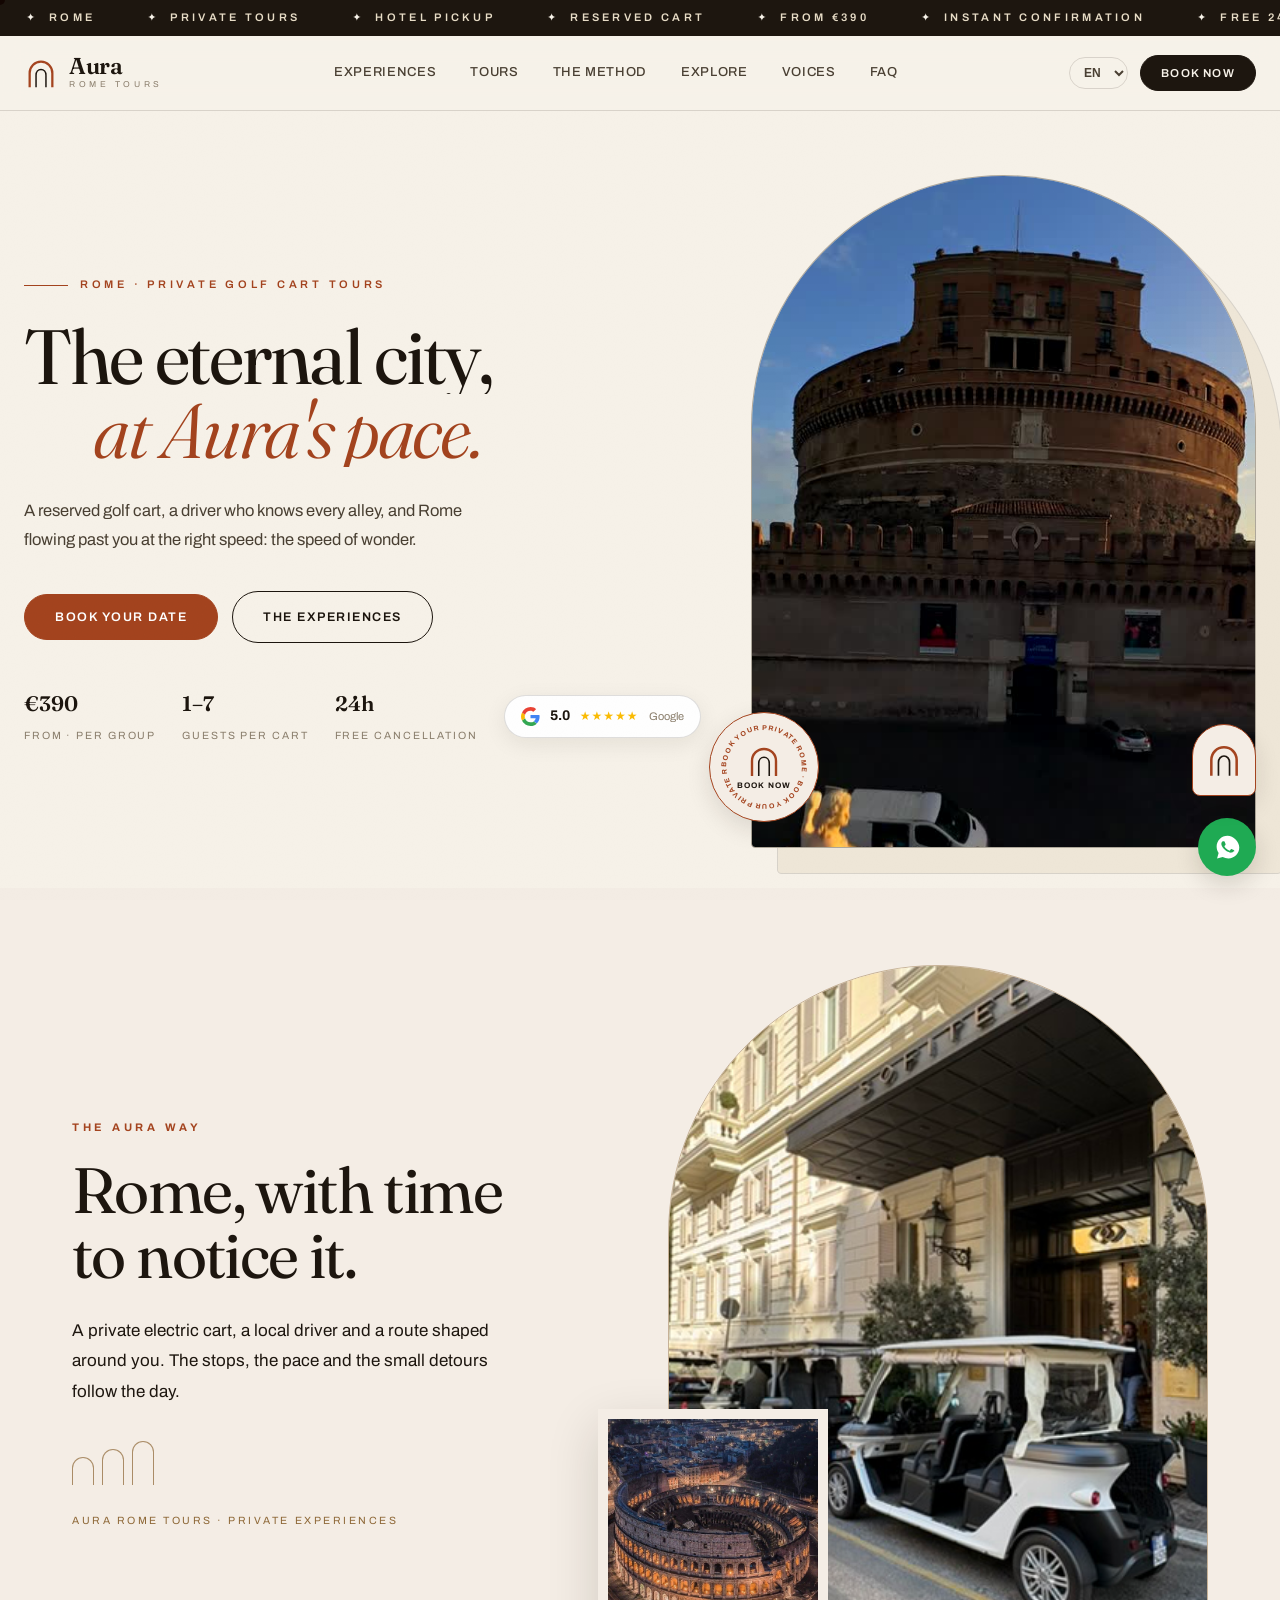
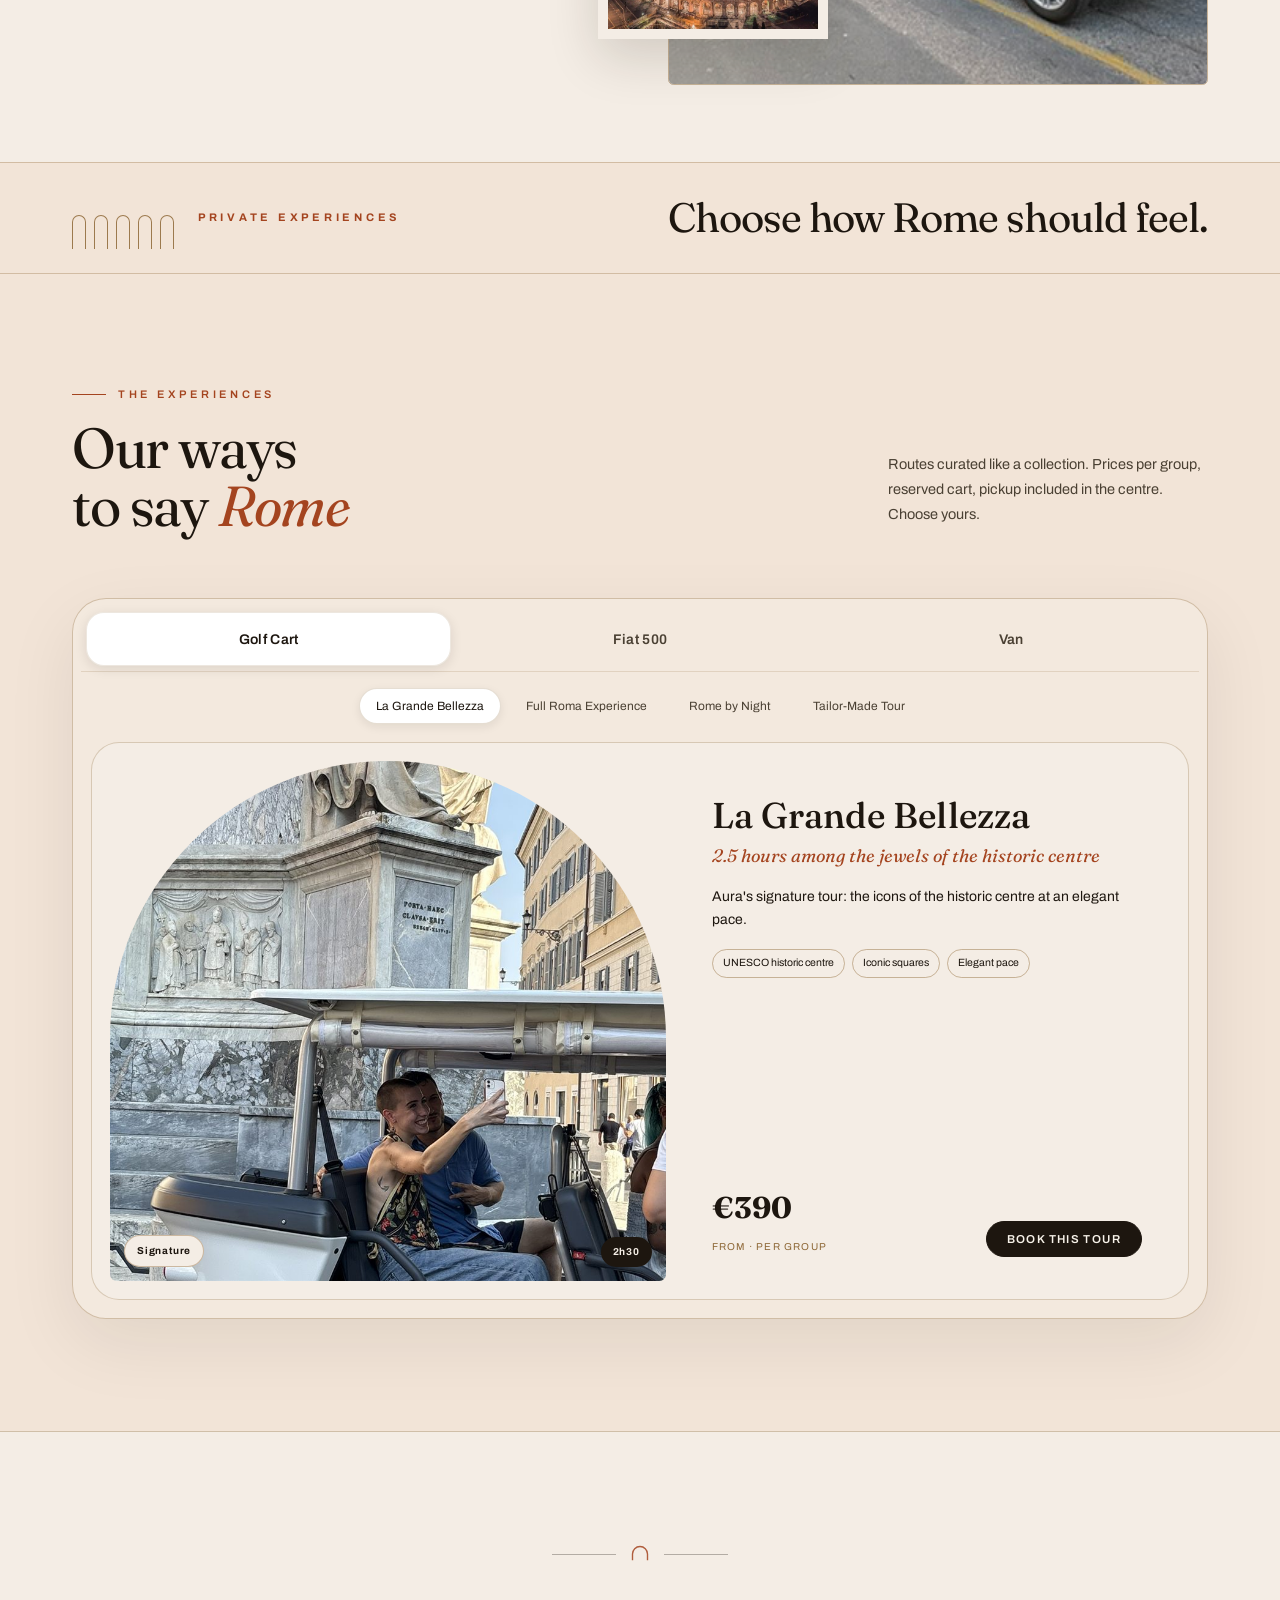
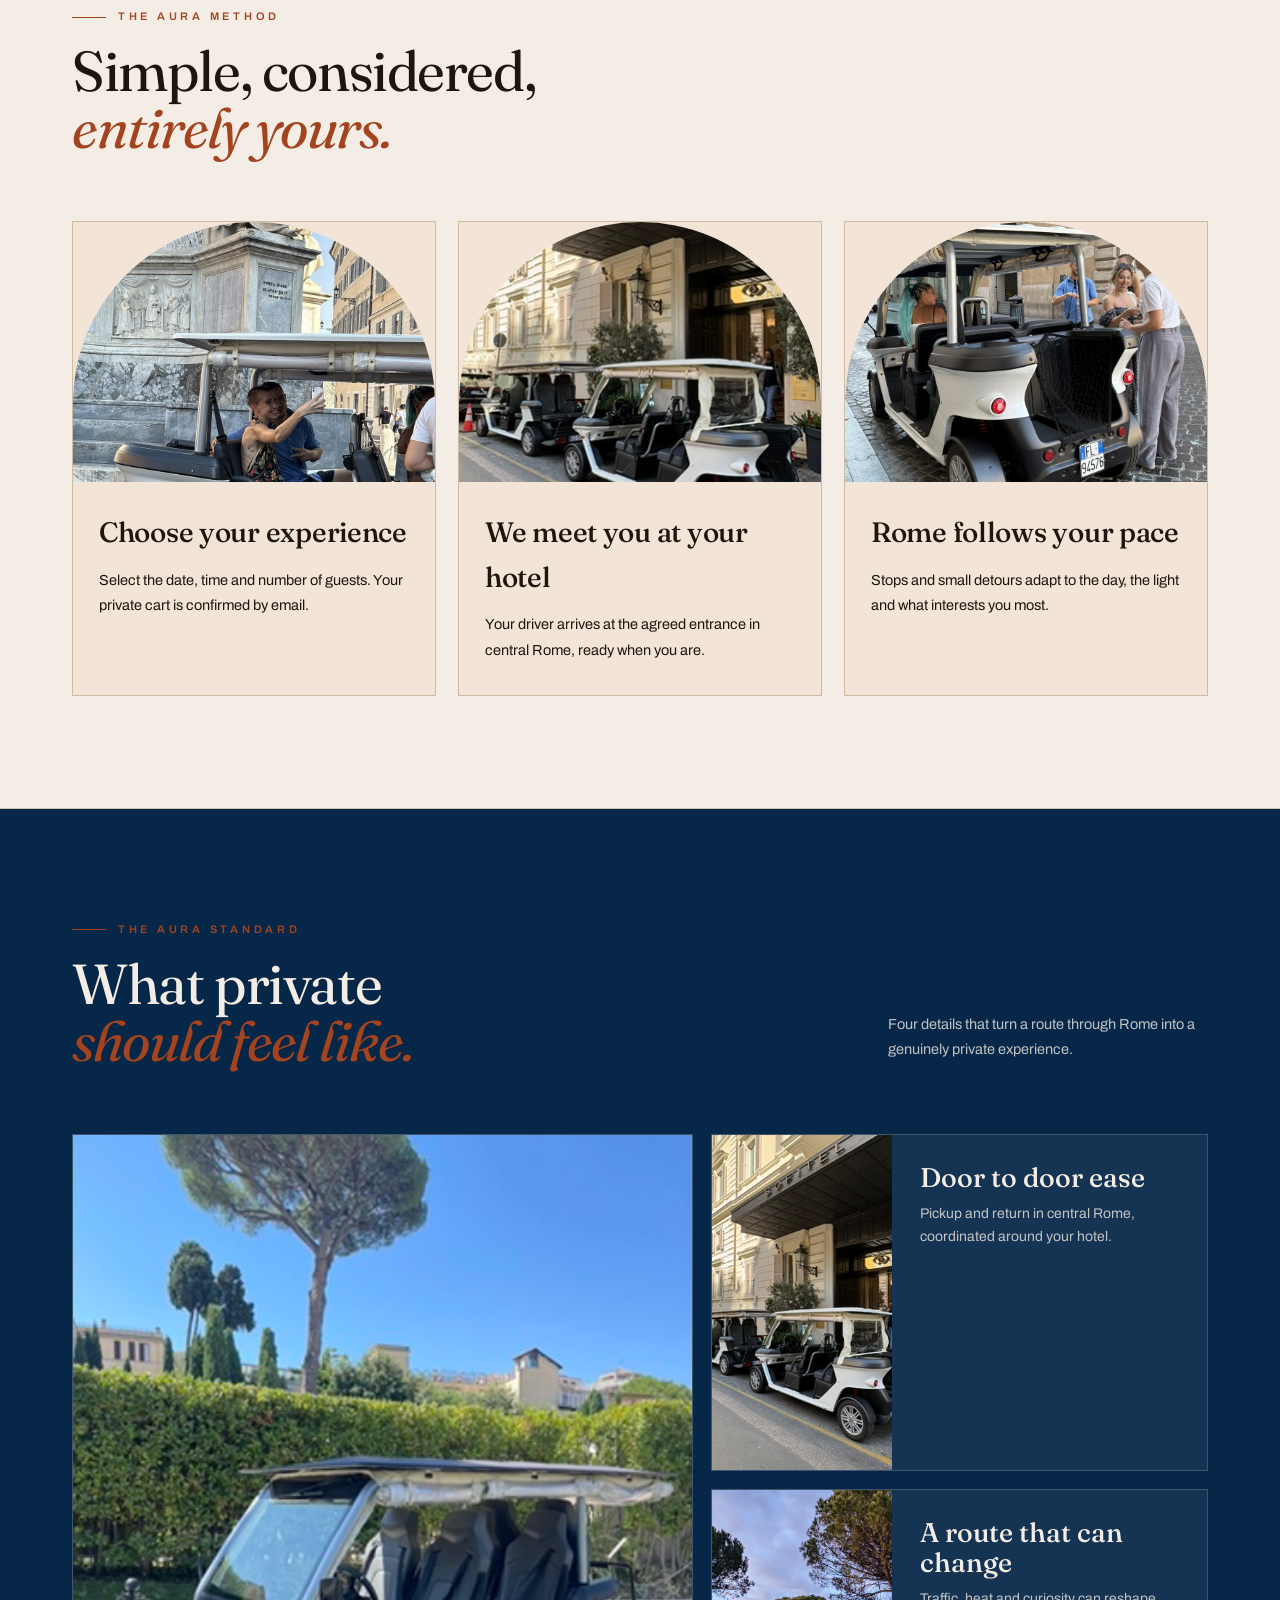
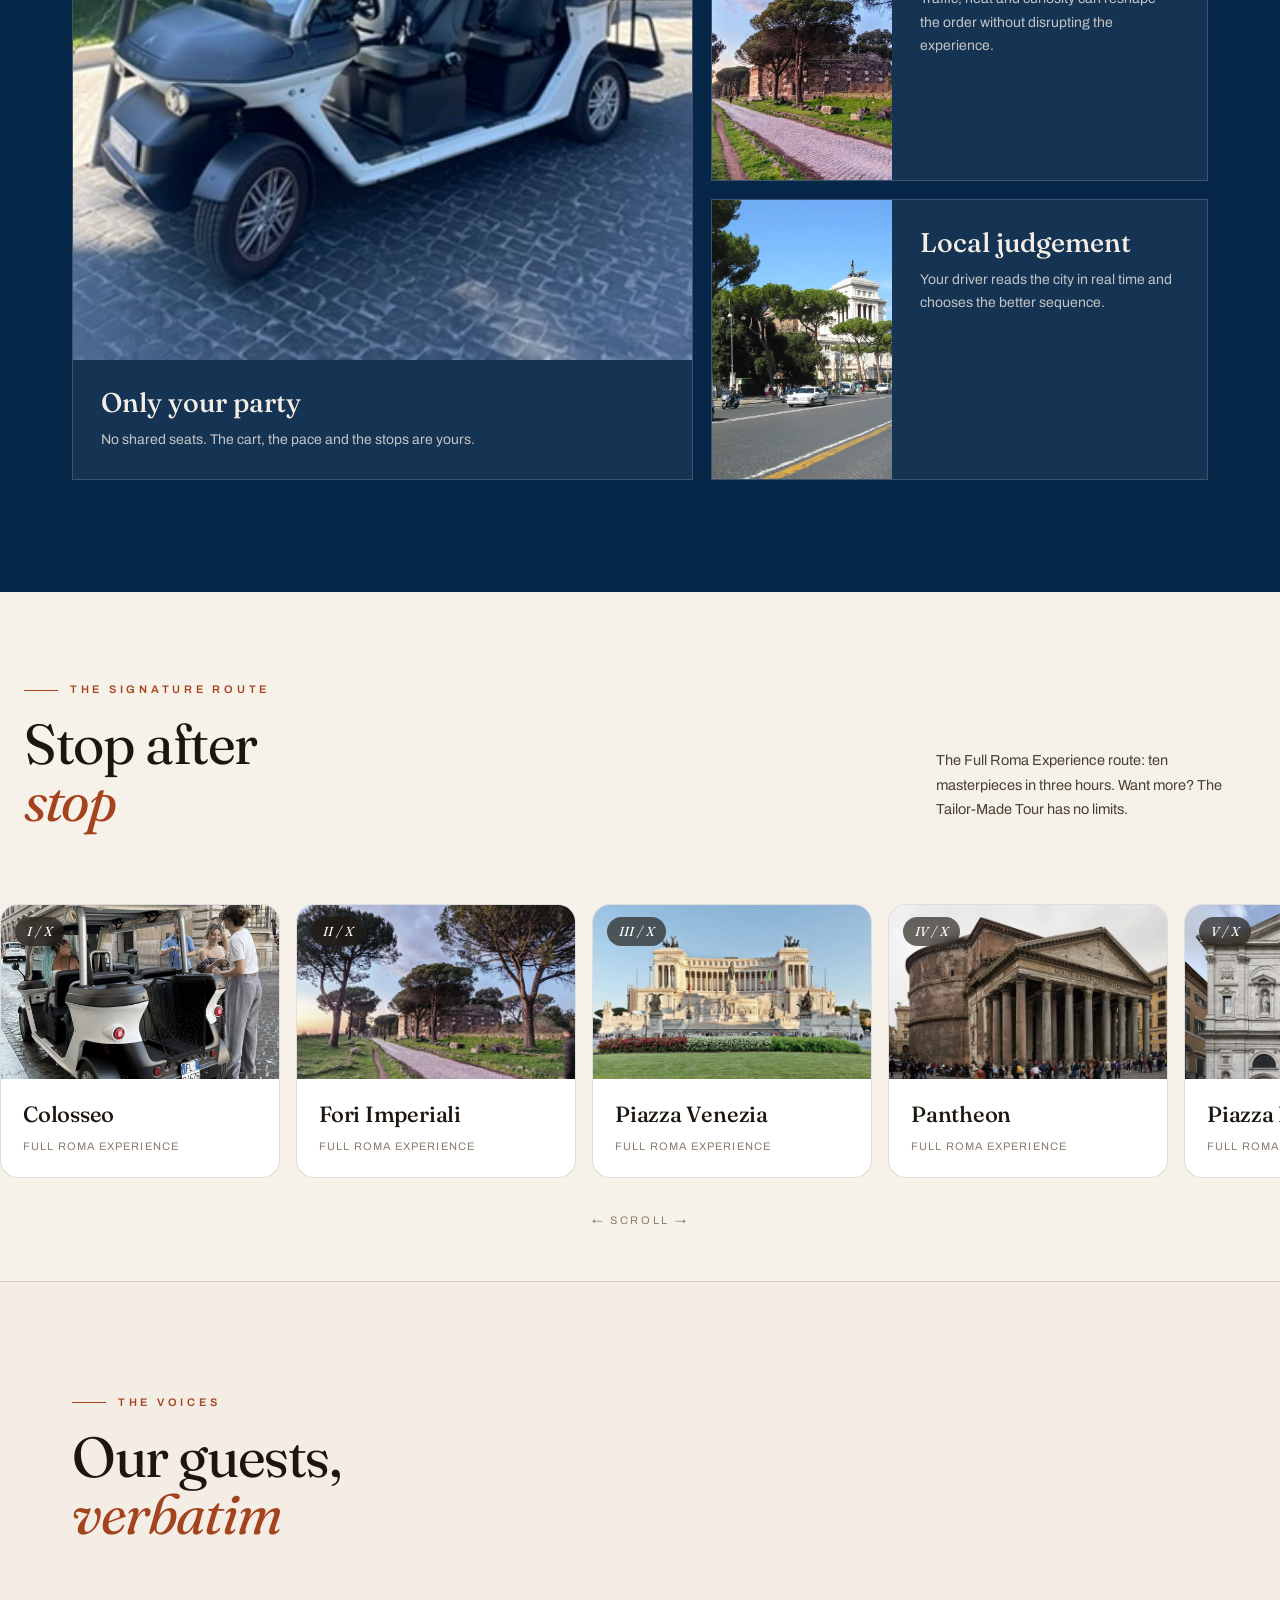
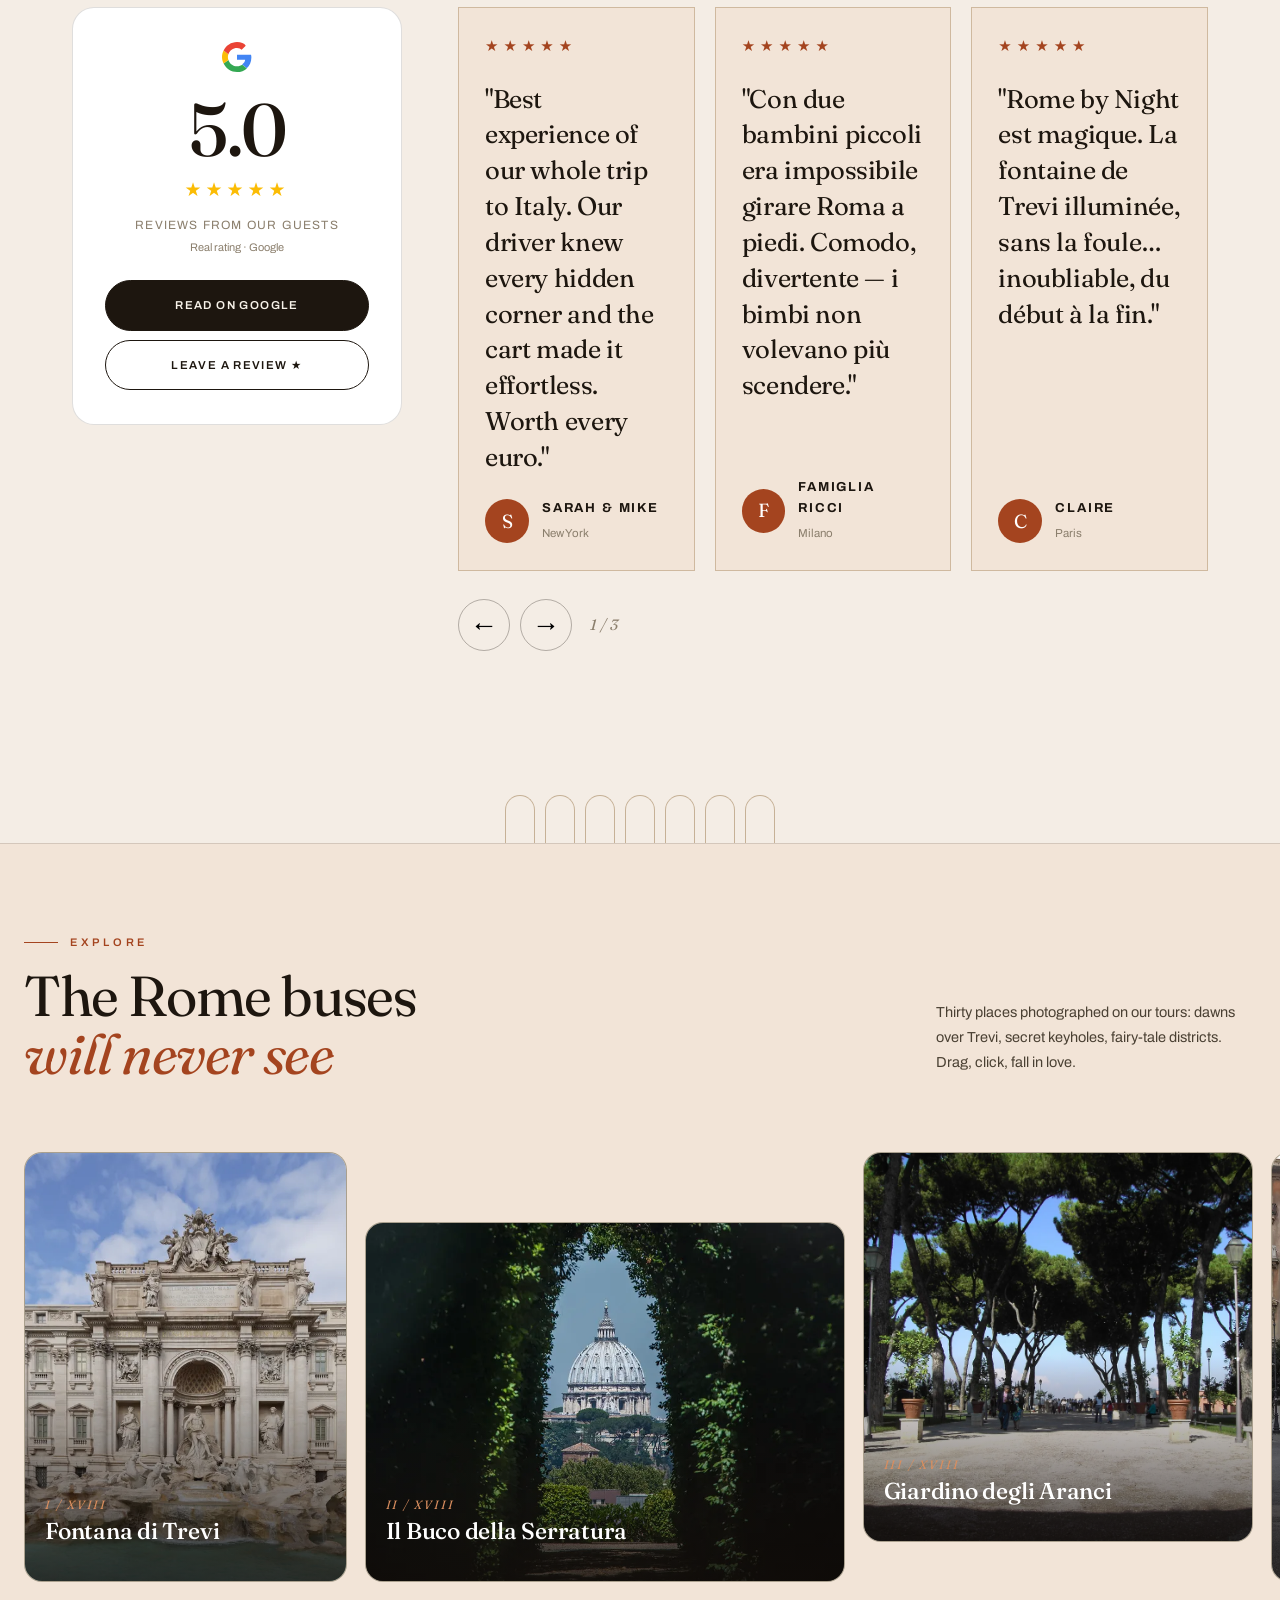
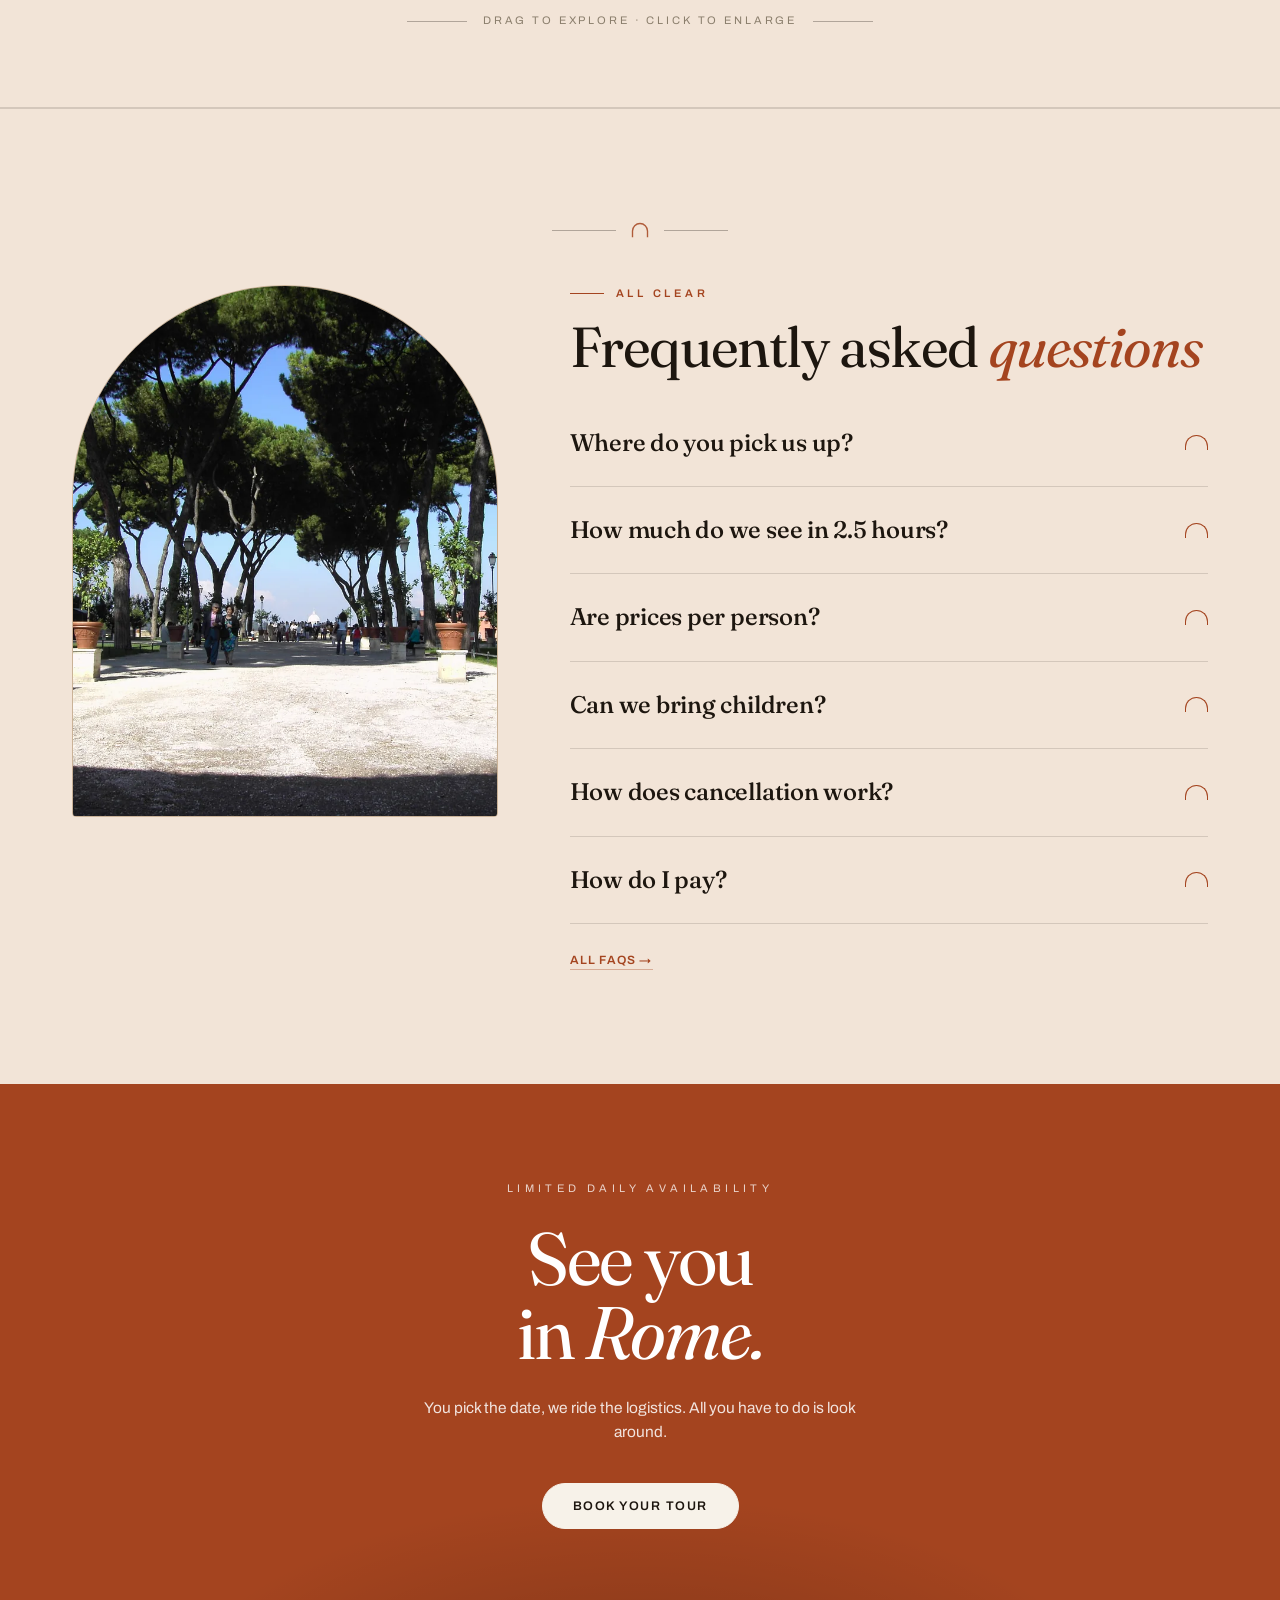
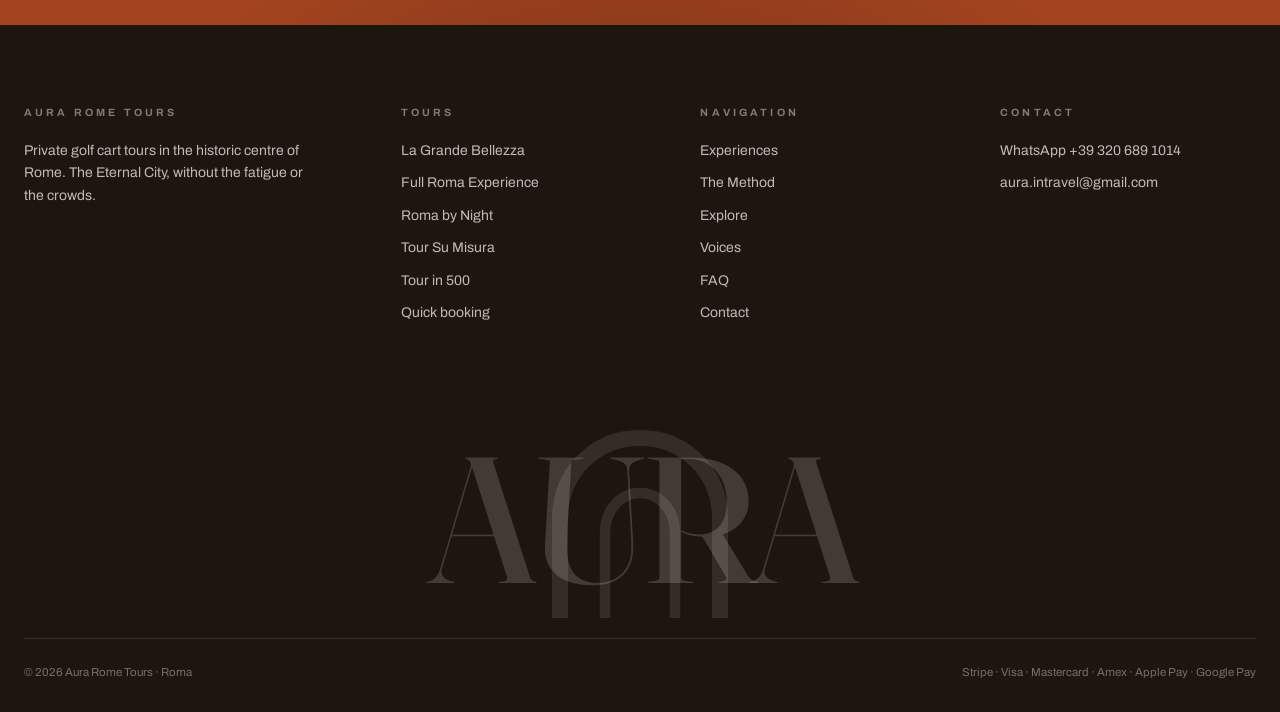
==== commit 09eb565a: "feat: add interactive tour showcase" ====
--- a/index.html
+++ b/index.html
@@ -500,12 +500,21 @@
 .experience-intro h2{font-size:clamp(28px,3.2vw,48px);justify-self:end}
 
 #tours{background:#F2E4D7;padding:112px 0}
-.tour-collection{display:grid;grid-template-columns:repeat(6,minmax(0,1fr));gap:24px}
-.tour-card{grid-column:span 3;background:#F4EDE5;border:1px solid rgba(142,104,55,.35);display:flex;flex-direction:column;min-width:0;overflow:hidden;transition:transform .35s var(--ease),border-color .25s}
-.tour-card.secondary{grid-column:span 2}
-.tour-card:hover{transform:translateY(-5px);border-color:#A4441F}
-.tour-card .tour-visual{position:relative;aspect-ratio:4/3;overflow:hidden;border-radius:999px 999px 0 0;background:#F2E4D7}
-.tour-card.secondary .tour-visual{aspect-ratio:4/5}
+.tour-showcase{background:rgba(244,237,229,.56);border:1px solid rgba(142,104,55,.34);border-radius:34px;padding:8px;box-shadow:0 24px 70px rgba(29,22,15,.08);overflow:hidden}
+.tour-group-tabs{display:grid;grid-template-columns:repeat(3,minmax(0,1fr));gap:6px;padding:5px;border-bottom:1px solid rgba(142,104,55,.18)}
+.tour-tab,.tour-option{appearance:none;border:0;color:#4a4033;background:transparent;transition:background .25s,color .25s,box-shadow .25s,transform .25s var(--ease)}
+.tour-tab{min-height:54px;border-radius:18px;font-size:14px;font-weight:600;letter-spacing:.02em}
+.tour-tab[aria-selected="true"]{background:#fff;color:#1D160F;box-shadow:0 3px 12px rgba(29,22,15,.1),inset 0 0 0 1px rgba(142,104,55,.16)}
+.tour-tab:focus-visible,.tour-option:focus-visible{outline:2px solid #A4441F;outline-offset:2px}
+.tour-option-tabs{display:flex;align-items:center;justify-content:center;gap:8px;overflow-x:auto;scrollbar-width:none;padding:16px 14px 18px;white-space:nowrap}
+.tour-option-tabs::-webkit-scrollbar{display:none}
+.tour-option{flex:none;border-radius:999px;padding:10px 16px;font-size:12px;border:1px solid transparent}
+.tour-option[aria-selected="true"]{background:#fff;color:#1D160F;border-color:rgba(142,104,55,.22);box-shadow:0 3px 10px rgba(29,22,15,.08)}
+.tour-active-card{padding:0 10px 10px}
+.tour-card{background:#F4EDE5;border:1px solid rgba(142,104,55,.28);display:grid;grid-template-columns:minmax(0,1.08fr) minmax(360px,.92fr);min-width:0;min-height:520px;overflow:hidden;border-radius:28px;animation:tour-panel-in .5s var(--ease) both}
+@keyframes tour-panel-in{from{opacity:.35;transform:translateY(10px)}to{opacity:1;transform:none}}
+.tour-card:hover{border-color:rgba(164,68,31,.65)}
+.tour-card .tour-visual{position:relative;min-height:520px;overflow:hidden;border-radius:999px 999px 24px 24px;background:#F2E4D7;margin:18px}
 .tour-card .tour-visual img,.tour-card .tour-visual video{width:100%;height:100%;object-fit:cover;transition:transform .8s var(--ease)}
 .tour-card:hover .tour-visual img{transform:scale(1.045)}
 .tour-card .hvid{position:absolute;inset:0;opacity:0;pointer-events:none;transition:opacity .35s}
@@ -513,7 +522,7 @@
 .tour-card .badge,.tour-card .dur{position:absolute;bottom:14px;z-index:2;border-radius:999px;padding:7px 12px;font-size:10px;font-weight:700;letter-spacing:.08em}
 .tour-card .badge{left:14px;background:#F4EDE5;color:#1D160F;border:1px solid rgba(142,104,55,.4)}
 .tour-card .dur{right:14px;background:#1D160F;color:#F4EDE5}
-.tour-card-body{display:flex;flex-direction:column;flex:1;padding:28px}
+.tour-card-body{display:flex;flex-direction:column;padding:54px 46px 42px 28px}
 .tour-card h3{font-family:var(--serif);font-size:clamp(27px,2.8vw,40px);line-height:1.05;font-weight:500}
 .tour-card .tg{font-family:var(--serif);font-style:italic;color:#A4441F;font-size:18px;margin-top:7px}
 .tour-card .ds{color:#1D160F;font-size:14px;line-height:1.7;margin-top:14px;display:-webkit-box;-webkit-line-clamp:3;-webkit-box-orient:vertical;overflow:hidden}
@@ -522,7 +531,7 @@
 .tour-card .meta{margin-top:auto;padding-top:24px;display:grid;grid-template-columns:auto 1fr;gap:12px 18px;align-items:end}
 .tour-card .price b{font-family:var(--serif);font-size:30px;display:block}.tour-card .price span{font-size:10px;letter-spacing:.12em;text-transform:uppercase;color:#8E6837}
 .tour-card .meta .btn{justify-self:end}.tour-card .meta .tlink{grid-column:1/-1}
-.tour-swipe-controls{display:none}
+.tour-swipe-controls{display:none!important}
 
 .steps{background:#F4EDE5;padding:112px 0;border-color:rgba(142,104,55,.35)}
 .steps-grid{gap:22px}
@@ -581,8 +590,26 @@
   .faqs{padding:72px 0}.faq-layout{grid-template-columns:1fr;gap:36px}.faq-photo{position:relative;top:auto;aspect-ratio:4/3;max-height:240px}.faq summary{font-size:22px;line-height:1.2;padding:22px 0}.faq p{font-size:14px}
   footer{padding:52px 0 24px}.foot-grid{grid-template-columns:repeat(2,minmax(0,1fr));gap:26px 20px;padding-bottom:34px}.foot-grid>div:first-child,.foot-grid>div:last-child{grid-column:1/-1}.foot-grid h4{margin-bottom:12px}.foot-grid a,.foot-grid p{font-size:13px;margin-bottom:7px}.foot-watermark{position:absolute;left:7vw;bottom:62px;width:86vw;height:210px;min-height:0;margin:0;z-index:0}.foot-bottom{padding-top:18px}
 }
+@media(max-width:767px){
+  .tour-showcase{border-radius:28px;padding:5px;margin-inline:0}
+  .tour-group-tabs{gap:3px;padding:4px}
+  .tour-tab{min-height:48px;border-radius:15px;font-size:12.5px;padding:0 4px}
+  .tour-option-tabs{justify-content:flex-start;margin-inline:-5px;padding:14px 14px 16px;scroll-padding-inline:14px}
+  .tour-option{padding:9px 14px;font-size:11.5px}
+  .tour-active-card{padding:0 5px 5px}
+  .tour-card,.tour-card.secondary{display:flex;flex-direction:column;flex:auto;max-height:none;min-height:0;border-radius:23px;scroll-snap-align:none}
+  .tour-card .tour-visual,.tour-card.secondary .tour-visual{height:290px;min-height:290px;aspect-ratio:auto;margin:10px;border-radius:999px 999px 18px 18px}
+  .tour-card-body{padding:20px 22px 24px}
+  .tour-card h3{font-size:33px}
+  .tour-card .tg{font-size:16px}
+  .tour-card .ds{display:block;font-size:13.5px;line-height:1.65;margin-top:11px}
+  .tour-card .chips{max-height:none;margin-top:13px}
+  .tour-card .meta{padding-top:18px;gap:12px}
+  .tour-card .meta .btn{grid-column:1/-1;width:100%}
+  .tour-card .price b{font-size:30px}
+}
 @media(max-width:380px){.nav-right{gap:5px}.nav-right .btn.sm{padding:10px 13px;font-size:10.5px}#hamb{width:38px;height:38px}}
-@media(prefers-reduced-motion:reduce){.book-seal-ring{animation:none}.tour-card,.standard-card,.step{scroll-behavior:auto}}
+@media(prefers-reduced-motion:reduce){.book-seal-ring{animation:none}.tour-card,.standard-card,.step{scroll-behavior:auto}.tour-card{animation:none}}
 </style>
 </head>
 <body>
@@ -722,12 +749,10 @@
       </div>
       <p class="side" data-i="tours.side">Routes curated like a collection. Prices per group, reserved cart, pickup included in the centre. Choose yours.</p>
     </div>
-    <div id="tours-list" class="tour-collection" aria-label="Aura private experiences"></div>
-    <div class="tour-swipe-controls" aria-label="Experience carousel controls">
-      <span data-i="tours.swipe">SWIPE TO EXPLORE</span>
-      <strong id="tour-count">1 / 7</strong>
-      <button type="button" onclick="tourGo(-1)" aria-label="Previous experience">←</button>
-      <button type="button" onclick="tourGo(1)" aria-label="Next experience">→</button>
+    <div class="tour-showcase rv" aria-label="Aura private experiences">
+      <div id="tour-groups" class="tour-group-tabs" role="tablist" aria-label="Experience type"></div>
+      <div id="tour-options" class="tour-option-tabs" role="tablist" aria-label="Choose an experience"></div>
+      <div id="tours-list" class="tour-active-card" aria-live="polite"></div>
     </div>
   </div>
 </section>
@@ -911,7 +936,7 @@
   </div>
 </footer>
 
-<script src="js/aura-booking.js?v=20260815-myg5"></script>
+<script src="js/aura-booking.js?v=20260815-myg6-cards"></script>
 <script>
 'use strict';
 /* ═══════════ COPY (pagina) ═══════════ */
@@ -1235,38 +1260,64 @@
   grande_bellezza:'grande-bellezza', full_roma:'full-roma', roma_night:'roma-by-night',
   custom:'su-misura', tour_500:'tour-500', tour_van:'tour-van', concierge_van:'concierge-van'
 };
-let tourActiveIndex = 0, tourFloatTimer = null;
+const TOUR_GROUPS = [
+  { id:'cart', label:'Golf Cart', tours:['grande_bellezza','full_roma','roma_night','custom'] },
+  { id:'vintage', label:'Fiat 500', tours:['tour_500'] },
+  { id:'van', label:'Van', tours:['tour_van','concierge_van'] },
+];
+let tourActiveGroup = 'cart', tourActiveId = 'grande_bellezza', tourFloatTimer = null;
 function pauseFloatingAfterTour() {
   document.body.classList.add('tour-interacting');
   clearTimeout(tourFloatTimer);
   tourFloatTimer = setTimeout(() => document.body.classList.remove('tour-interacting'), 800);
 }
-function updateTourCounter() {
-  const list = document.getElementById('tours-list');
-  const cards = [...list.children];
-  if (!cards.length) return;
-  const left = list.getBoundingClientRect().left;
-  tourActiveIndex = cards.reduce((best, card, i) => Math.abs(card.getBoundingClientRect().left - left) < Math.abs(cards[best].getBoundingClientRect().left - left) ? i : best, 0);
-  document.getElementById('tour-count').textContent = `${tourActiveIndex + 1} / ${cards.length}`;
-}
-function tourGo(direction) {
-  const list = document.getElementById('tours-list');
-  const cards = [...list.children];
-  if (!cards.length) return;
-  const next = Math.max(0, Math.min(cards.length - 1, tourActiveIndex + direction));
-  cards[next].scrollIntoView({ behavior: matchMedia('(prefers-reduced-motion:reduce)').matches ? 'auto' : 'smooth', block:'nearest', inline:'start' });
-  tourActiveIndex = next;
-  updateTourCounter();
+function selectTourGroup(groupId) {
+  const group = TOUR_GROUPS.find(g => g.id === groupId);
+  if (!group) return;
+  tourActiveGroup = groupId;
+  tourActiveId = group.tours[0];
+  renderTours();
   pauseFloatingAfterTour();
+}
+function selectTour(tourId) {
+  tourActiveId = tourId;
+  renderTours();
+  pauseFloatingAfterTour();
+}
+function wireTourTabKeys(container, selector) {
+  container.onkeydown = e => {
+    if (!['ArrowLeft','ArrowRight','Home','End'].includes(e.key)) return;
+    const tabs = [...container.querySelectorAll(selector)];
+    if (!tabs.length) return;
+    e.preventDefault();
+    const current = Math.max(0, tabs.indexOf(document.activeElement));
+    const next = e.key === 'Home' ? 0 : e.key === 'End' ? tabs.length - 1 : (current + (e.key === 'ArrowRight' ? 1 : -1) + tabs.length) % tabs.length;
+    tabs[next].focus();
+    tabs[next].click();
+  };
 }
 function renderTours() {
   const tours = AURA.state.tours || [];
+  const byId = new Map(tours.map(t => [t.id, t]));
+  const availableGroups = TOUR_GROUPS.map(group => ({ ...group, tours:group.tours.filter(id => byId.has(id)) })).filter(group => group.tours.length);
+  if (!availableGroups.length) return;
+  if (!availableGroups.some(group => group.id === tourActiveGroup)) tourActiveGroup = availableGroups[0].id;
+  const activeGroup = availableGroups.find(group => group.id === tourActiveGroup) || availableGroups[0];
+  if (!activeGroup.tours.includes(tourActiveId)) tourActiveId = activeGroup.tours[0];
+  const x = byId.get(tourActiveId) || byId.get(activeGroup.tours[0]);
+  const i = Math.max(0, tours.indexOf(x));
+  const price = fromPrice(x);
+  const isShared = !x.pricing?.private && x.pricing?.shared;
+  const slot = TOUR_ASSET_SLOTS[x.id] || x.id;
+  const groups = document.getElementById('tour-groups');
+  const options = document.getElementById('tour-options');
   const list = document.getElementById('tours-list');
-  list.innerHTML = tours.map((x, i) => {
-    const price = fromPrice(x);
-    const isShared = !x.pricing?.private && x.pricing?.shared;
-    const slot = TOUR_ASSET_SLOTS[x.id] || x.id;
-    return `<article class="tour-card ${i < 4 ? 'primary' : 'secondary'} rv" data-tour-index="${i}" data-asset-slot="${esc(slot)}">
+  groups.innerHTML = availableGroups.map(group => `<button class="tour-tab" type="button" role="tab" data-tour-group="${esc(group.id)}" aria-selected="${group.id === activeGroup.id}" tabindex="${group.id === activeGroup.id ? '0' : '-1'}">${esc(group.label)}</button>`).join('');
+  options.innerHTML = activeGroup.tours.map(id => {
+    const tour = byId.get(id);
+    return `<button class="tour-option" type="button" role="tab" data-tour-id="${esc(id)}" aria-selected="${id === tourActiveId}" tabindex="${id === tourActiveId ? '0' : '-1'}">${esc(loc(tour.names))}</button>`;
+  }).join('');
+  list.innerHTML = `<article class="tour-card" data-tour-index="${i}" data-asset-slot="${esc(slot)}">
       <div class="tour-visual">
         <img src="${AURA.rel(esc(x.image || '/media/home-card-grande.jpg'))}" alt="${esc(loc(x.names))}" width="800" height="600" loading="lazy"
              onerror="this.onerror=null;this.src='${AURA.rel('/media/home-card-grande.jpg')}'">
@@ -1286,16 +1337,22 @@
         </div>
       </div>
     </article>`;
-  }).join('');
-  list.onscroll = () => { updateTourCounter(); pauseFloatingAfterTour(); };
-  list.onpointerdown = pauseFloatingAfterTour;
-  document.querySelectorAll('[data-book]').forEach(el => el.onclick = () => AURA.openBooking(el.dataset.book));
-  document.querySelectorAll('.tour-card .hvid').forEach(v => {
+  groups.querySelectorAll('[data-tour-group]').forEach(button => button.onclick = () => selectTourGroup(button.dataset.tourGroup));
+  options.querySelectorAll('[data-tour-id]').forEach(button => button.onclick = () => selectTour(button.dataset.tourId));
+  wireTourTabKeys(groups, '[data-tour-group]');
+  wireTourTabKeys(options, '[data-tour-id]');
+  const selectedOption = options.querySelector('[aria-selected="true"]');
+  if (selectedOption) requestAnimationFrame(() => options.scrollTo({
+    left:selectedOption.offsetLeft - (options.clientWidth - selectedOption.offsetWidth) / 2,
+    behavior:matchMedia('(prefers-reduced-motion:reduce)').matches ? 'auto' : 'smooth',
+  }));
+  const book = list.querySelector('[data-book]');
+  if (book) book.onclick = () => AURA.openBooking(book.dataset.book);
+  list.querySelectorAll('.tour-card .hvid').forEach(v => {
     const card = v.closest('.tour-card');
     card.addEventListener('mouseenter', () => v.play().catch(() => {}));
     card.addEventListener('mouseleave', () => { v.pause(); v.currentTime = 0; });
   });
-  updateTourCounter();
   observe();
 }
 
